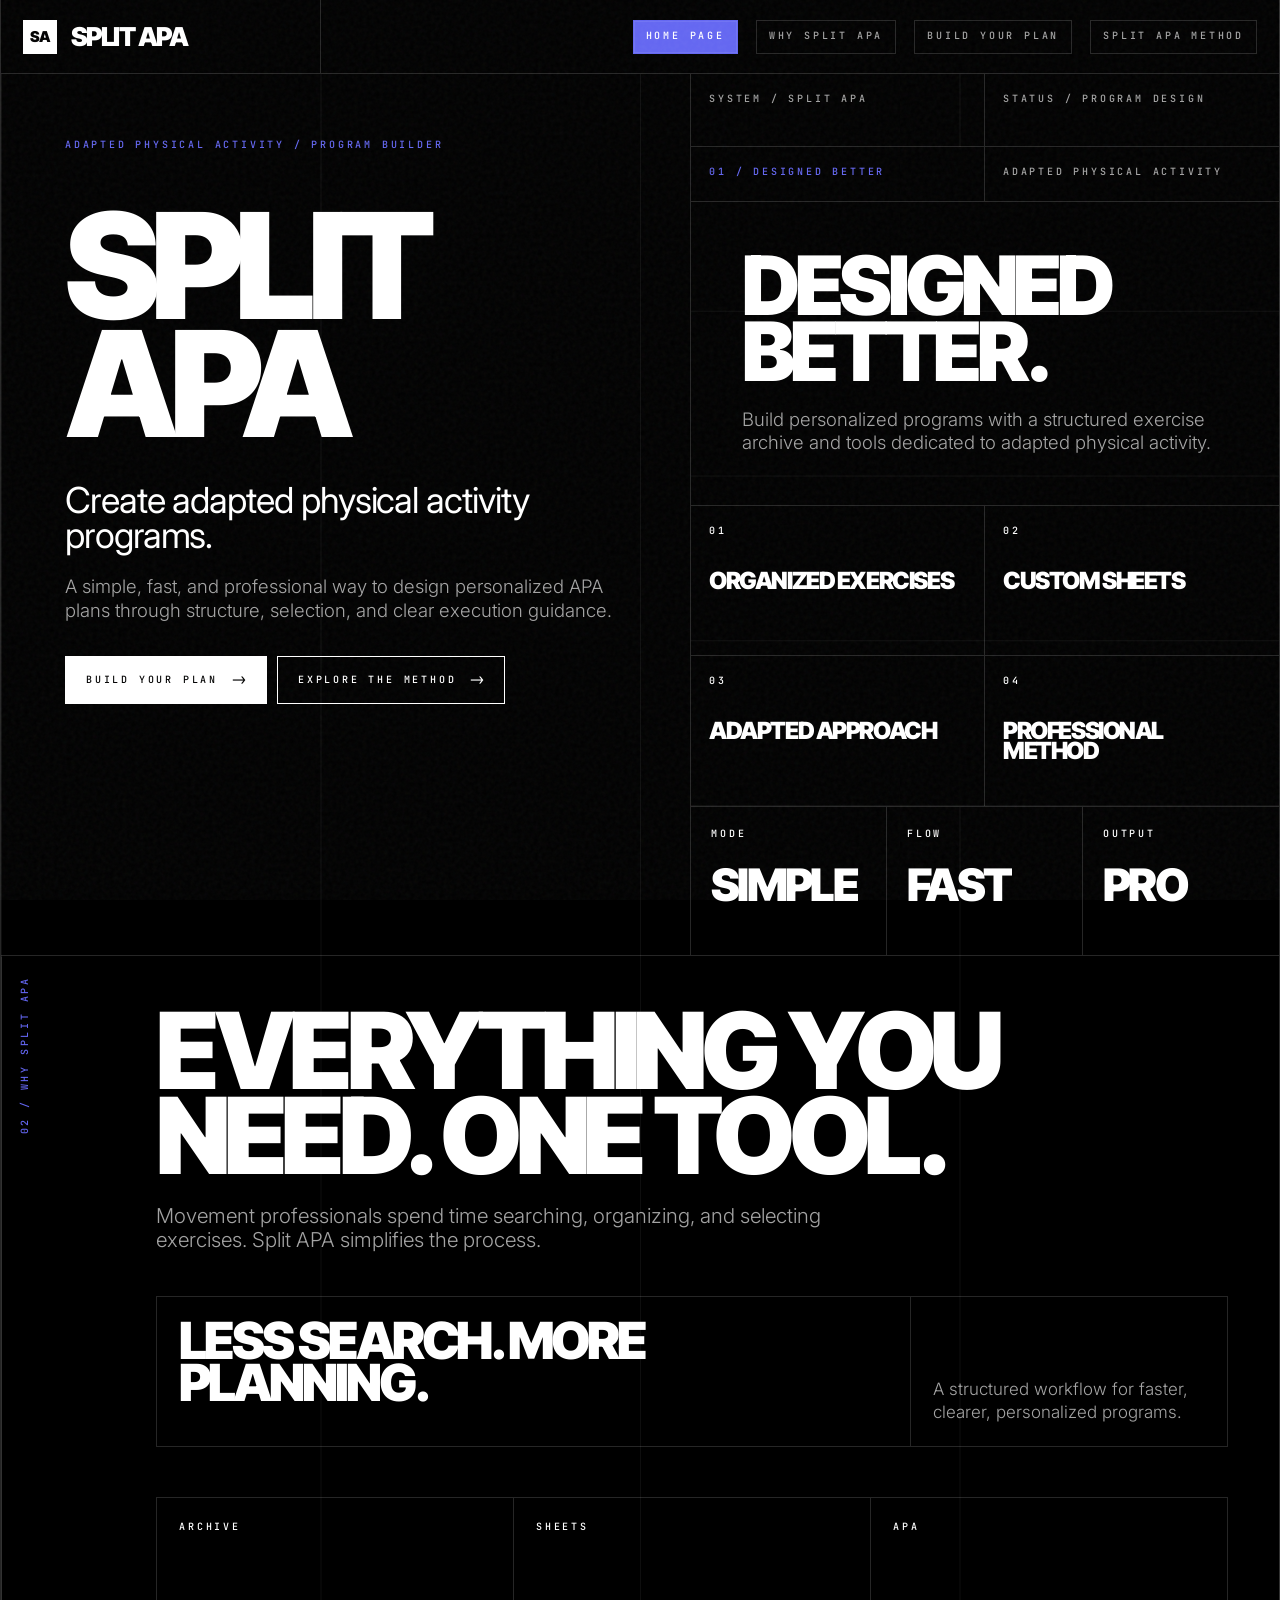
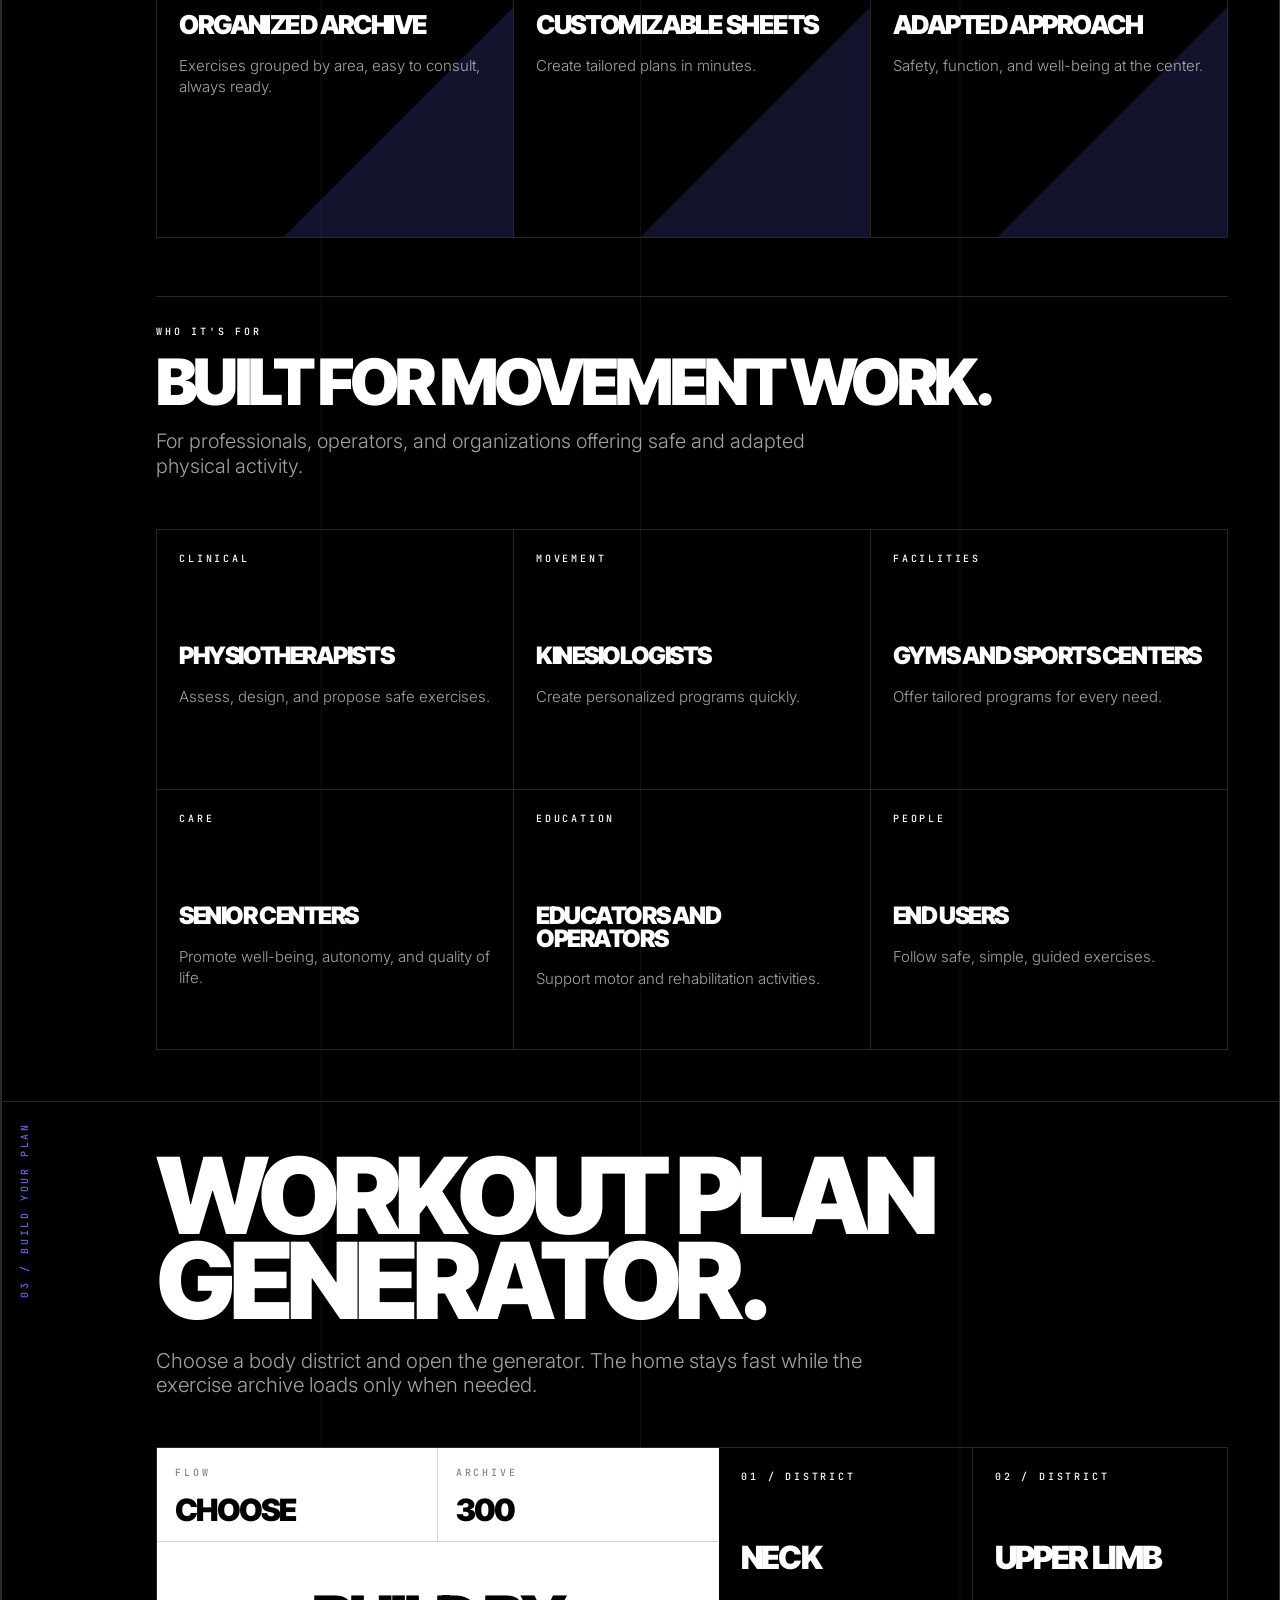
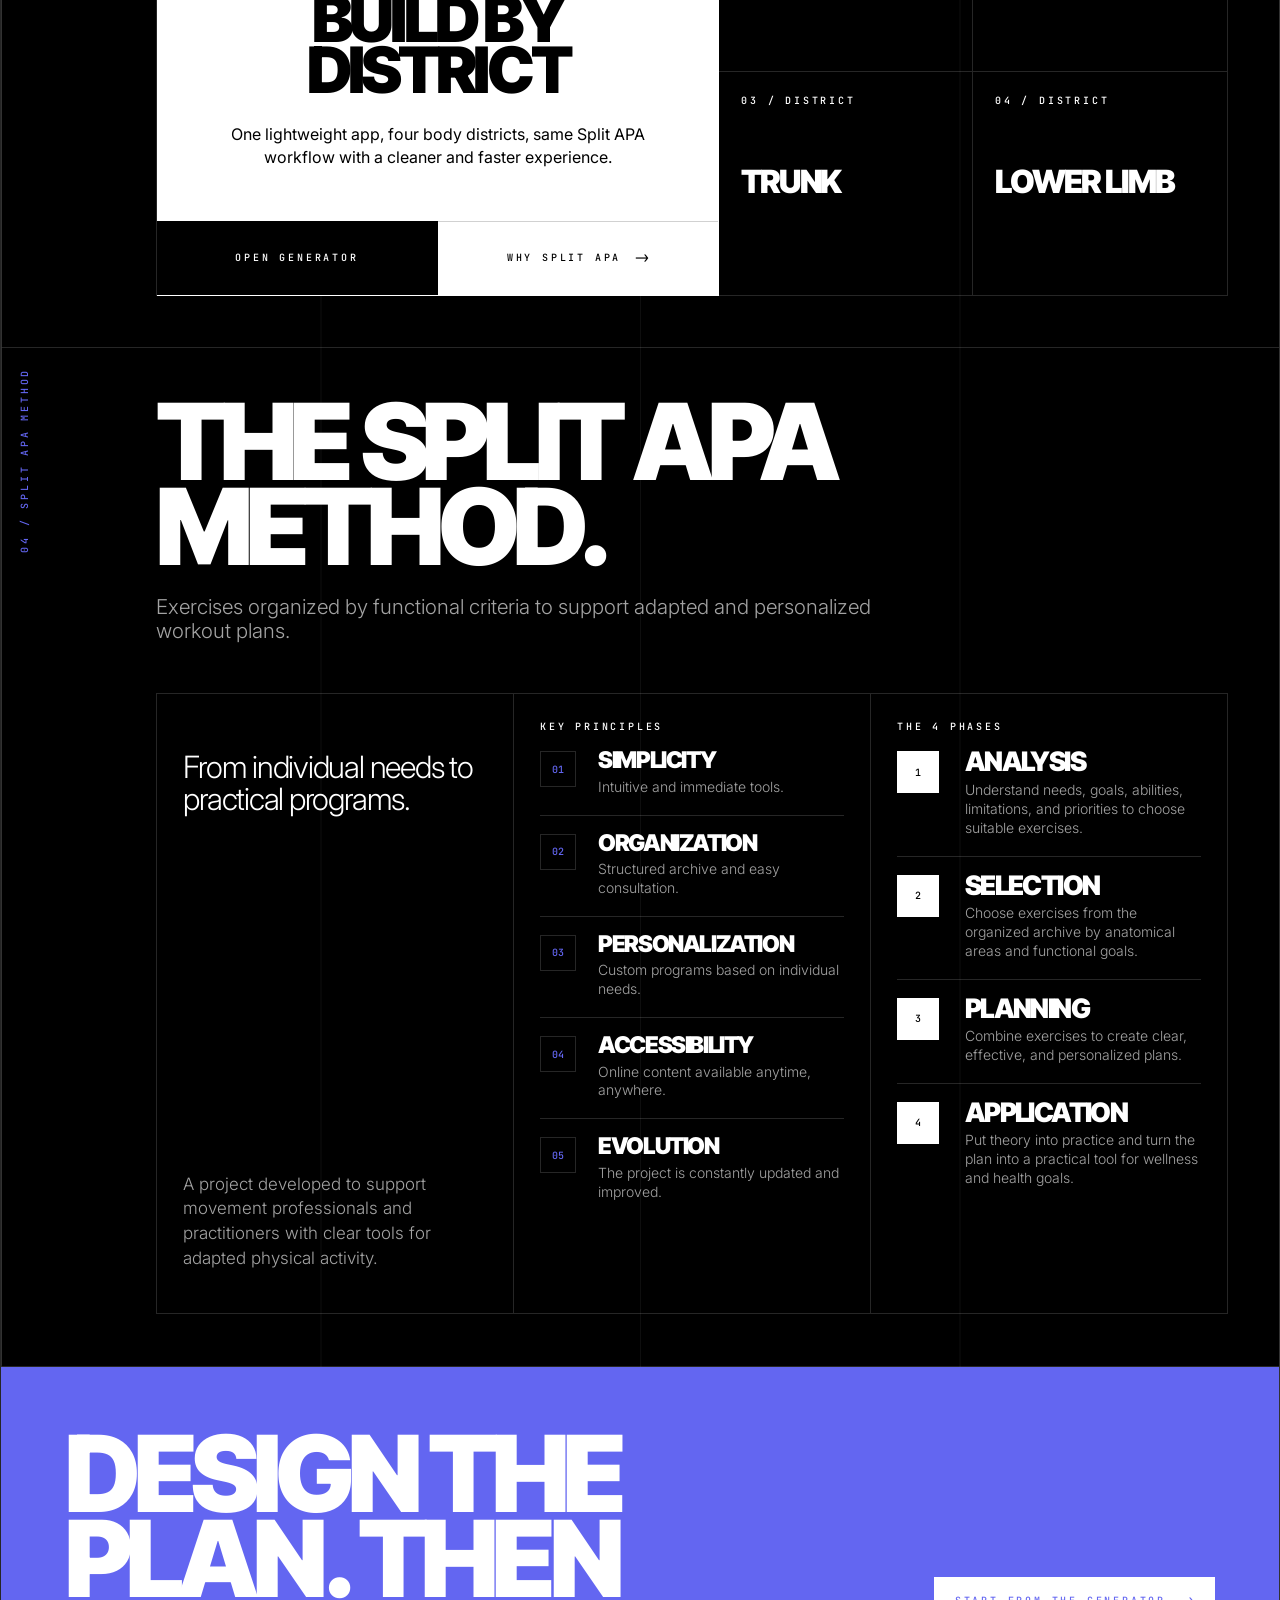
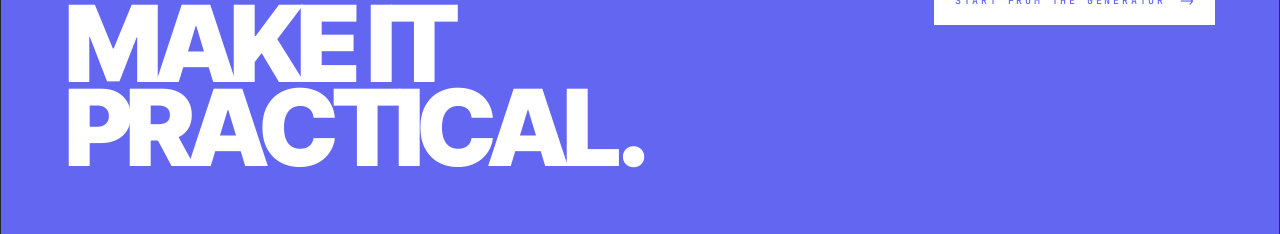
==== index.html @ 533cb853 "Add files via upload" ====
<!doctype html>
<html lang="en">
<head>
  <meta charset="utf-8">
  <meta name="viewport" content="width=device-width, initial-scale=1">
  <title>Split APA</title>
  <style>
    @import url("https://fonts.googleapis.com/css2?family=Inter:wght@300;400;500;900&family=Inter+Tight:wght@900&family=JetBrains+Mono:wght@500&display=swap");

    :root {
      --bg: #000000;
      --fg: #ffffff;
      --accent: #6366f1;
      --hairline: rgba(255, 255, 255, 0.15);
      --muted: rgba(255, 255, 255, 0.64);
      --dim: rgba(255, 255, 255, 0.42);
      --panel: rgba(255, 255, 255, 0.045);
      --accent-soft: rgba(99, 102, 241, 0.18);
      --focus-ring: 0 0 0 3px rgba(99, 102, 241, 0.2);
    }

    * {
      box-sizing: border-box;
    }

    html {
      width: 100%;
      max-width: 100%;
      overflow-x: hidden;
      scroll-behavior: smooth;
      background: var(--bg);
    }

    body {
      margin: 0;
      width: 100%;
      max-width: 100%;
      min-height: 100vh;
      overflow-x: hidden;
      background: var(--bg);
      color: var(--fg);
      font-family: "Inter", system-ui, -apple-system, BlinkMacSystemFont, "Segoe UI", sans-serif;
      font-weight: 300;
    }

    body::before {
      content: "";
      position: fixed;
      inset: 0;
      z-index: 100;
      pointer-events: none;
      opacity: 0.05;
      background-image: url("data:image/svg+xml,%3Csvg viewBox='0 0 256 256' xmlns='http://www.w3.org/2000/svg'%3E%3Cfilter id='noise'%3E%3CfeTurbulence type='fractalNoise' baseFrequency='0.82' numOctaves='4' stitchTiles='stitch'/%3E%3C/filter%3E%3Crect width='256' height='256' filter='url(%23noise)' opacity='1'/%3E%3C/svg%3E");
      mix-blend-mode: screen;
    }

    a,
    button {
      color: inherit;
      font: inherit;
    }

    a {
      text-decoration: none;
    }

    button {
      appearance: none;
      cursor: pointer;
    }

    button,
    a {
      -webkit-tap-highlight-color: transparent;
    }

    button:focus-visible,
    a:focus-visible {
      outline: 0;
    }

    button:active,
    .button:active {
      transform: translateY(1px);
    }

    ::selection {
      background: var(--accent);
      color: var(--fg);
    }

    .page {
      width: min(100%, 1840px);
      max-width: 100%;
      margin: 0 auto;
      overflow: hidden;
      min-height: 100vh;
      border-left: 0.5px solid var(--hairline);
      border-right: 0.5px solid var(--hairline);
      background:
        linear-gradient(90deg, rgba(255, 255, 255, 0.055) 0.5px, transparent 0.5px) 0 0 / 25% 100%,
        var(--bg);
    }

    .mono,
    .nav button,
    .eyebrow,
    .tag,
    .meta,
    .button,
    .section-index,
    .field-label,
    .phase-number,
    .principle-code,
    .small-label {
      font-family: "JetBrains Mono", ui-monospace, "SFMono-Regular", monospace;
      font-size: 10px;
      font-weight: 500;
      letter-spacing: 0.28em;
      text-transform: uppercase;
      overflow-wrap: anywhere;
    }

    .masthead {
      display: grid;
      grid-template-columns: minmax(0, 320px) minmax(0, 1fr);
      min-height: 74px;
      border-bottom: 0.5px solid var(--hairline);
      background: var(--bg);
    }

    section {
      scroll-margin-top: 74px;
    }

    .masthead,
    .brand,
    .nav,
    .hero,
    .hero-copy,
    .hero-visual,
    .section,
    .section-body,
    .generator,
    .generator-panel,
    .generator-map,
    .value-grid,
    .solution-grid,
    .audience-grid,
    .method-grid,
    .method-col,
    .cta {
      min-width: 0;
    }

    .brand,
    .nav {
      display: flex;
      align-items: center;
      padding: 18px 22px;
    }

    .brand {
      gap: 14px;
      border: 0;
      border-right: 0.5px solid var(--hairline);
      background: transparent;
      color: inherit;
      text-align: left;
      transition: background 220ms ease, color 220ms ease;
    }

    .brand-mark {
      display: grid;
      width: 34px;
      height: 34px;
      place-items: center;
      border: 0.5px solid var(--fg);
      background: var(--fg);
      color: var(--bg);
      font-family: "Inter Tight", "Inter", sans-serif;
      font-size: 15px;
      font-weight: 900;
      letter-spacing: -0.06em;
      line-height: 1;
      transition: background 220ms ease, border-color 220ms ease, color 220ms ease;
    }

    .brand-name {
      font-family: "Inter Tight", "Inter", sans-serif;
      font-size: 26px;
      font-weight: 900;
      letter-spacing: -0.06em;
      line-height: 0.82;
      text-transform: uppercase;
      overflow-wrap: anywhere;
    }

    .nav {
      gap: 12px 18px;
      flex-wrap: wrap;
      justify-content: flex-end;
    }

    .nav button {
      display: inline-flex;
      align-items: center;
      min-height: 34px;
      padding: 0 12px;
      border: 0.5px solid var(--hairline);
      border-radius: 0;
      background: transparent;
      color: var(--muted);
      line-height: 1.25;
      text-align: left;
      transition: background 220ms ease, border-color 220ms ease, box-shadow 220ms ease, color 220ms ease, transform 120ms ease;
    }

    .brand:hover,
    .brand:focus-visible {
      background: var(--accent-soft);
    }

    .brand:hover .brand-mark,
    .brand:focus-visible .brand-mark {
      border-color: var(--accent);
      background: var(--accent);
      color: var(--fg);
    }

    .nav button:hover,
    .nav button:focus-visible {
      border-color: var(--accent);
      background: var(--accent-soft);
      color: var(--fg);
      box-shadow: var(--focus-ring);
    }

    .nav button.active {
      border-color: var(--accent);
      background: var(--accent);
      color: var(--fg);
      box-shadow: inset 0 0 0 0.5px rgba(255, 255, 255, 0.16);
    }

    .hero {
      display: grid;
      grid-template-columns: minmax(0, 1.08fr) minmax(0, 0.92fr);
      min-height: calc(100vh - 74px);
      border-bottom: 0.5px solid var(--hairline);
    }

    .hero-copy {
      display: grid;
      align-content: space-between;
      min-height: 100%;
      padding: clamp(30px, 5vw, 72px);
      border-right: 0.5px solid var(--hairline);
    }

    .eyebrow {
      color: var(--accent);
    }

    h1,
    h2,
    h3,
      .display,
      .metric-value,
      .phase-title,
      .principle-title {
      margin: 0;
      font-family: "Inter Tight", "Inter", sans-serif;
      font-weight: 900;
      letter-spacing: -0.06em;
      line-height: 0.8;
      text-transform: uppercase;
      overflow-wrap: normal;
      word-break: normal;
      hyphens: manual;
    }

    h1 {
      max-width: 1000px;
      margin-top: 56px;
      font-size: clamp(68px, 11.5vw, 164px);
    }

    .hero-statement {
      max-width: 780px;
      margin: 40px 0 0;
      font-size: clamp(22px, 2.8vw, 38px);
      font-weight: 400;
      letter-spacing: -0.03em;
      line-height: 0.98;
    }

    .hero-substatement {
      max-width: 640px;
      margin: 22px 0 0;
      color: var(--muted);
      font-size: clamp(16px, 1.45vw, 22px);
      line-height: 1.28;
    }

    .hero-actions {
      display: flex;
      flex-wrap: wrap;
      gap: 10px;
      margin-top: 34px;
    }

    .button {
      display: inline-flex;
      gap: 14px;
      align-items: center;
      justify-content: center;
      max-width: 100%;
      min-height: 48px;
      padding: 0 20px;
      border: 0.5px solid var(--fg);
      border-radius: 0;
      background: transparent;
      color: var(--fg);
      line-height: 1.2;
      text-align: center;
      white-space: normal;
      transition: background 220ms ease, border-color 220ms ease, box-shadow 220ms ease, color 220ms ease, transform 120ms ease;
    }

    .hero-actions [data-scroll-target]::after,
    .panel-actions [data-scroll-target]::after,
    .cta [data-scroll-target]::after {
      content: "->";
      flex: 0 0 auto;
      font-family: "JetBrains Mono", ui-monospace, "SFMono-Regular", monospace;
      font-size: 12px;
      letter-spacing: 0;
      line-height: 1;
      transition: transform 220ms ease;
    }

    .hero-actions [data-scroll-target]:hover::after,
    .hero-actions [data-scroll-target]:focus-visible::after,
    .panel-actions [data-scroll-target]:hover::after,
    .panel-actions [data-scroll-target]:focus-visible::after,
    .cta [data-scroll-target]:hover::after,
    .cta [data-scroll-target]:focus-visible::after {
      transform: translateX(3px);
    }

    .button.primary {
      background: var(--fg);
      color: var(--bg);
    }

    .button:hover,
    .button.primary:hover,
    .button:focus-visible,
    .button.primary:focus-visible {
      border-color: var(--accent);
      background: var(--accent);
      color: var(--fg);
      box-shadow: var(--focus-ring);
    }

    .hero-visual {
      display: grid;
      grid-template-rows: auto 1fr auto;
      min-height: 100%;
    }

    .hero-meta {
      display: grid;
      grid-template-columns: 1fr 1fr;
      border-bottom: 0.5px solid var(--hairline);
    }

    .meta {
      min-height: 72px;
      padding: 18px;
      color: var(--muted);
      border-right: 0.5px solid var(--hairline);
    }

    .meta:last-child {
      border-right: 0;
    }

    .hero-signal {
      display: grid;
      grid-template-rows: auto 1fr auto;
      min-height: 520px;
      border-bottom: 0.5px solid var(--hairline);
      background:
        linear-gradient(90deg, rgba(255, 255, 255, 0.06) 0.5px, transparent 0.5px) 0 0 / 50% 100%,
        linear-gradient(0deg, rgba(255, 255, 255, 0.05) 0.5px, transparent 0.5px) 0 0 / 100% 25%,
        var(--bg);
    }

    .signal-strip {
      display: grid;
      grid-template-columns: 1fr 1fr;
      border-bottom: 0.5px solid var(--hairline);
    }

    .signal-strip span,
    .signal-footer span {
      min-height: 54px;
      padding: 18px;
      color: var(--muted);
      border-right: 0.5px solid var(--hairline);
    }

    .signal-strip span:last-child,
    .signal-footer span:last-child {
      border-right: 0;
    }

    .signal-strip .signal-index {
      color: var(--accent);
    }

    .hero-designed-main {
      display: flex;
      flex-direction: column;
      justify-content: center;
      padding: clamp(28px, 4vw, 54px);
    }

    .hero-designed-title {
      max-width: 680px;
      font-size: clamp(52px, 6.4vw, 100px);
    }

    .hero-designed-copy {
      max-width: 520px;
      margin: 24px 0 0;
      color: var(--muted);
      font-size: clamp(16px, 1.45vw, 21px);
      line-height: 1.24;
    }

    .hero-value-grid {
      display: grid;
      grid-template-columns: repeat(2, minmax(0, 1fr));
      border-top: 0.5px solid var(--hairline);
    }

    .hero-value-card {
      min-height: 150px;
      padding: 18px;
      border-right: 0.5px solid var(--hairline);
      border-bottom: 0.5px solid var(--hairline);
      transition: background 220ms ease, border-color 220ms ease, box-shadow 220ms ease;
    }

    .hero-value-card:nth-child(2n) {
      border-right: 0;
    }

    .hero-value-card:nth-last-child(-n + 2) {
      border-bottom: 0;
    }

    .hero-value-card:hover {
      background: var(--accent-soft);
      box-shadow: inset 3px 0 0 var(--accent);
    }

    .hero-value-title {
      margin-top: 34px;
      font-family: "Inter Tight", "Inter", sans-serif;
      font-size: clamp(21px, 1.85vw, 32px);
      font-weight: 900;
      letter-spacing: -0.06em;
      line-height: 0.84;
      text-transform: uppercase;
      overflow-wrap: anywhere;
    }

    .metrics {
      display: grid;
      grid-template-columns: repeat(3, minmax(0, 1fr));
      min-height: 148px;
    }

    .metric {
      padding: 20px;
      border-right: 0.5px solid var(--hairline);
    }

    .metric:last-child {
      border-right: 0;
    }

    .metric-value {
      margin-top: 28px;
      font-size: clamp(36px, 3.5vw, 64px);
    }

    .metric-value,
    .hero-value-title,
    .field-value,
    .map-title,
    .value-title,
    .solution-title,
    .audience-title,
    .problem-main,
    .mission-text,
    .phase-title,
    .principle-title {
      overflow-wrap: normal;
      word-break: normal;
      hyphens: manual;
    }

    .section {
      display: grid;
      grid-template-columns: clamp(104px, 8vw, 138px) minmax(0, 1fr);
      border-bottom: 0.5px solid var(--hairline);
    }

    .section-index {
      padding: 20px 16px;
      color: var(--accent);
      border-right: 0.5px solid var(--hairline);
      writing-mode: vertical-rl;
      transform: rotate(180deg);
      text-align: right;
    }

    .section-body {
      padding: clamp(30px, 4vw, 64px);
    }

    .section-heading {
      max-width: 1120px;
      font-size: clamp(52px, 8.3vw, 128px);
    }

    .section-lead {
      max-width: 760px;
      margin: 26px 0 0;
      color: var(--muted);
      font-size: clamp(17px, 1.6vw, 24px);
      line-height: 1.18;
    }

    .generator {
      display: grid;
      grid-template-columns: minmax(0, 1.05fr) minmax(0, 0.95fr);
      margin-top: 50px;
      border-top: 0.5px solid var(--hairline);
      border-left: 0.5px solid var(--hairline);
    }

    .generator-panel,
    .generator-map {
      min-height: 420px;
      border-right: 0.5px solid var(--hairline);
      border-bottom: 0.5px solid var(--hairline);
    }

    .generator-panel {
      display: grid;
      grid-template-rows: auto 1fr auto;
      background: var(--fg);
      color: var(--bg);
    }

    .panel-top,
    .panel-actions {
      display: grid;
      grid-template-columns: repeat(2, minmax(0, 1fr));
    }

    .panel-actions.single {
      grid-template-columns: 1fr;
    }

    .field {
      padding: 18px;
      border-right: 0.5px solid rgba(0, 0, 0, 0.18);
      border-bottom: 0.5px solid rgba(0, 0, 0, 0.18);
    }

    .field:last-child {
      border-right: 0;
    }

    .field-label {
      color: rgba(0, 0, 0, 0.48);
    }

    .field-value {
      margin-top: 18px;
      font-family: "Inter Tight", "Inter", sans-serif;
      font-size: clamp(26px, 2.4vw, 44px);
      font-weight: 900;
      letter-spacing: -0.06em;
      line-height: 0.82;
      text-transform: uppercase;
      overflow-wrap: anywhere;
    }

    .panel-main {
      display: flex;
      flex-direction: column;
      justify-content: center;
      padding: clamp(26px, 4vw, 56px);
      text-align: center;
    }

    .panel-main h3 {
      font-size: clamp(40px, 5vw, 76px);
    }

    .panel-main p {
      max-width: 780px;
      margin: 28px auto 0;
      font-size: 16px;
      font-weight: 400;
      line-height: 1.45;
    }

    .panel-actions button,
    .panel-actions .button {
      min-height: 74px;
      padding: 0 24px;
      border: 0;
      border-right: 0.5px solid rgba(0, 0, 0, 0.18);
      border-top: 0.5px solid rgba(0, 0, 0, 0.18);
      border-radius: 0;
      background: var(--bg);
      color: var(--fg);
      transition: background 220ms ease, border-color 220ms ease, box-shadow 220ms ease, color 220ms ease, transform 120ms ease;
    }

    .panel-actions button:last-child,
    .panel-actions .button:last-child {
      background: var(--fg);
      color: var(--bg);
    }

    .panel-actions button:last-child,
    .panel-actions .button:last-child {
      border-right: 0;
    }

    .panel-actions.single button,
    .panel-actions.single .button {
      border-right: 0;
    }

    .panel-actions button:hover,
    .panel-actions .button:hover,
    .panel-actions button:focus-visible,
    .panel-actions .button:focus-visible,
    .panel-actions button:last-child:hover,
    .panel-actions .button:last-child:hover,
    .panel-actions button:last-child:focus-visible,
    .panel-actions .button:last-child:focus-visible {
      background: var(--accent);
      color: var(--fg);
      box-shadow: inset 0 0 0 0.5px var(--accent);
    }

    .generator-map {
      display: grid;
      grid-template-columns: repeat(2, minmax(0, 1fr));
    }

    .map-item {
      display: block;
      width: 100%;
      min-height: 210px;
      padding: 22px;
      border-right: 0.5px solid var(--hairline);
      border-bottom: 0.5px solid var(--hairline);
      background: transparent;
      color: inherit;
      cursor: default;
      text-align: left;
      transition: background 220ms ease, box-shadow 220ms ease, color 220ms ease;
    }

    .map-item:nth-child(2n) {
      border-right: 0;
    }

    .map-item:nth-last-child(-n + 2) {
      border-bottom: 0;
    }

    .map-item:hover {
      background: var(--accent-soft);
      color: var(--fg);
      box-shadow: inset 3px 0 0 var(--accent);
    }

    .map-title {
      margin-top: 62px;
      font-family: "Inter Tight", "Inter", sans-serif;
      font-size: clamp(28px, 2.5vw, 46px);
      font-weight: 900;
      letter-spacing: -0.06em;
      line-height: 0.84;
      text-transform: uppercase;
      overflow-wrap: anywhere;
    }

    .value-grid,
    .solution-grid,
    .audience-grid {
      display: grid;
      margin-top: 50px;
      border-top: 0.5px solid var(--hairline);
      border-left: 0.5px solid var(--hairline);
    }

    .value-grid {
      grid-template-columns: repeat(4, minmax(0, 1fr));
    }

    .solution-grid {
      grid-template-columns: repeat(3, minmax(0, 1fr));
    }

    .audience-grid {
      grid-template-columns: repeat(3, minmax(0, 1fr));
    }

    .audience-block {
      margin-top: 58px;
      padding-top: 28px;
      border-top: 0.5px solid var(--hairline);
    }

    .audience-heading {
      max-width: 880px;
      margin-top: 18px;
      font-size: clamp(40px, 5vw, 80px);
    }

    .audience-lead {
      max-width: 720px;
      margin: 22px 0 0;
      color: var(--muted);
      font-size: clamp(16px, 1.55vw, 22px);
      line-height: 1.25;
    }

    .value-card,
    .solution-card,
    .audience-card {
      min-height: 260px;
      padding: 22px;
      border-right: 0.5px solid var(--hairline);
      border-bottom: 0.5px solid var(--hairline);
      transition: background 220ms ease, box-shadow 220ms ease, color 220ms ease;
    }

    .solution-card {
      min-height: 340px;
      background: linear-gradient(135deg, transparent 0, transparent 67%, rgba(99, 102, 241, 0.18) 67%, rgba(99, 102, 241, 0.18) 100%);
    }

    .value-card:hover,
    .solution-card:hover,
    .audience-card:hover {
      background: var(--accent-soft);
      color: var(--fg);
      box-shadow: inset 3px 0 0 var(--accent);
    }

    .value-card:hover p,
    .solution-card:hover p,
    .audience-card:hover p,
    .value-card:hover .small-label,
    .solution-card:hover .small-label,
    .audience-card:hover .small-label {
      color: var(--muted);
    }

    .value-title,
    .solution-title,
    .audience-title {
      margin-top: 80px;
      font-family: "Inter Tight", "Inter", sans-serif;
      font-size: clamp(26px, 1.9vw, 38px);
      font-weight: 900;
      letter-spacing: -0.06em;
      line-height: 0.92;
      text-transform: uppercase;
      overflow-wrap: anywhere;
    }

    .audience-title {
      font-size: clamp(24px, 1.75vw, 34px);
      line-height: 0.95;
    }

    .value-card p,
    .solution-card p,
    .audience-card p {
      max-width: 330px;
      margin: 18px 0 0;
      color: var(--muted);
      font-size: 15px;
      line-height: 1.42;
      transition: color 220ms ease;
    }

    .problem-line {
      display: grid;
      grid-template-columns: minmax(0, 1fr) minmax(0, 0.42fr);
      margin-top: 44px;
      border-top: 0.5px solid var(--hairline);
      border-left: 0.5px solid var(--hairline);
    }

    .problem-line > * {
      min-height: 150px;
      padding: 22px;
      border-right: 0.5px solid var(--hairline);
      border-bottom: 0.5px solid var(--hairline);
    }

    .problem-main {
      font-family: "Inter Tight", "Inter", sans-serif;
      font-size: clamp(30px, 4vw, 64px);
      font-weight: 900;
      letter-spacing: -0.06em;
      line-height: 0.82;
      text-transform: uppercase;
      overflow-wrap: anywhere;
    }

    .problem-note {
      display: flex;
      align-items: flex-end;
      color: var(--muted);
      font-size: 17px;
      line-height: 1.35;
    }

    .method-grid {
      display: grid;
      grid-template-columns: repeat(3, minmax(0, 1fr));
      gap: 0;
      margin-top: 50px;
      border-top: 0.5px solid var(--hairline);
      border-left: 0.5px solid var(--hairline);
    }

    .method-col {
      min-height: 620px;
      padding: 26px;
      border-right: 0.5px solid var(--hairline);
      border-bottom: 0.5px solid var(--hairline);
    }

    .mission {
      display: flex;
      flex-direction: column;
      justify-content: space-between;
    }

    .mission-text {
      max-width: 470px;
      color: var(--fg);
      font-size: clamp(24px, 2.4vw, 38px);
      line-height: 1.05;
      letter-spacing: -0.04em;
      overflow-wrap: anywhere;
    }

    .mission-note {
      max-width: 460px;
      color: var(--muted);
      font-size: 17px;
      line-height: 1.45;
    }

    .principles {
      display: grid;
      gap: 0;
      padding: 0;
    }

    .principle {
      display: grid;
      grid-template-columns: 42px minmax(0, 1fr);
      gap: 16px;
      padding: 18px 0;
      border-bottom: 0.5px solid var(--hairline);
      transition: background 220ms ease, box-shadow 220ms ease;
    }

    .principle:last-child {
      border-bottom: 0;
    }

    .principle:hover,
    .phase:hover {
      background: var(--accent-soft);
      box-shadow: inset 0 -2px 0 var(--accent);
    }

    .principle-code {
      display: grid;
      width: 36px;
      height: 36px;
      place-items: center;
      border: 0.5px solid var(--hairline);
      color: var(--accent);
      letter-spacing: 0;
      transition: background 220ms ease, border-color 220ms ease, color 220ms ease;
    }

    .principle:hover .principle-code {
      border-color: var(--accent);
      background: var(--accent);
      color: var(--fg);
    }

    .principle-title {
      font-size: clamp(21px, 1.8vw, 30px);
    }

    .principle p,
    .phase p {
      margin: 8px 0 0;
      color: var(--muted);
      font-size: 14px;
      line-height: 1.35;
    }

    .hero-value-title,
    .metric-value,
    .field-value,
    .map-title,
    .value-title,
    .solution-title,
    .audience-title,
    .problem-main,
    .mission-text,
    .phase-title,
    .principle-title {
      overflow-wrap: normal;
      word-break: keep-all;
      hyphens: manual;
    }

    .phases {
      display: grid;
      gap: 0;
    }

    .phase {
      display: grid;
      grid-template-columns: 52px minmax(0, 1fr);
      gap: 16px;
      padding: 18px 0;
      border-bottom: 0.5px solid var(--hairline);
      transition: background 220ms ease, box-shadow 220ms ease;
    }

    .phase:last-child {
      border-bottom: 0;
    }

    .phase-number {
      display: grid;
      width: 42px;
      height: 42px;
      place-items: center;
      border-radius: 0;
      background: var(--fg);
      color: var(--bg);
      letter-spacing: 0;
      transition: background 220ms ease, color 220ms ease;
    }

    .phase:hover .phase-number {
      background: var(--accent);
      color: var(--fg);
    }

    .phase-title {
      font-size: clamp(24px, 2.1vw, 36px);
    }

    .cta {
      display: grid;
      grid-template-columns: minmax(0, 1fr) auto;
      align-items: center;
      gap: 24px;
      padding: clamp(30px, 5vw, 72px);
      background: var(--accent);
      color: var(--fg);
    }

    .cta h2 {
      max-width: 980px;
      font-size: clamp(52px, 8.3vw, 128px);
    }

    .cta .button {
      border-color: var(--fg);
      background: var(--fg);
      color: var(--accent);
    }

    .cta .button:hover,
    .cta .button:focus-visible {
      border-color: var(--bg);
      background: var(--bg);
      color: var(--fg);
      box-shadow: 0 0 0 3px rgba(0, 0, 0, 0.22);
    }

    @media (min-width: 981px) {
      .masthead {
        position: sticky;
        z-index: 50;
        top: 0;
      }
    }

    @media (max-width: 1180px) {
      .method-grid {
        grid-template-columns: 1fr;
      }

      .method-col {
        min-height: auto;
      }
    }

    @media (max-width: 980px) {
      .masthead,
      .hero,
      .section,
      .generator,
      .value-grid,
      .solution-grid,
      .audience-grid,
      .problem-line,
      .method-grid,
      .cta {
        grid-template-columns: 1fr;
      }

      .brand,
      .hero-copy,
      .section-index {
        border-right: 0;
      }

      .brand,
      .section-index {
        border-bottom: 0.5px solid var(--hairline);
      }

      .nav {
        justify-content: center;
        overflow: visible;
      }

      .hero-copy {
        min-height: auto;
      }

      .hero-signal {
        min-height: 380px;
      }

      .section-index {
        writing-mode: horizontal-tb;
        transform: none;
        text-align: left;
      }

      .method-col {
        min-height: auto;
        border-right: 0;
      }

      .value-card,
      .solution-card,
      .audience-card,
      .problem-line > * {
        min-height: 220px;
        border-right: 0;
      }

      .cta .button {
        justify-self: start;
      }
    }

    @media (max-width: 680px) {
      .page {
        background: var(--bg);
      }

      .nav {
        gap: 16px;
      }

      .brand,
      .nav button {
        text-align: center;
      }

      .hero-meta,
      .metrics,
      .hero-value-grid,
      .signal-strip,
      .panel-top,
      .panel-actions,
      .generator-map {
        grid-template-columns: 1fr;
      }

      .meta,
      .metric,
      .hero-value-card,
      .signal-strip span,
      .field,
      .panel-actions button,
      .map-item {
        border-right: 0;
      }

      .map-item:nth-last-child(-n + 2) {
        border-bottom: 0.5px solid var(--hairline);
      }

      .map-item:last-child {
        border-bottom: 0;
      }

      .hero-actions {
        display: grid;
      }

      .button {
        width: 100%;
      }
    }

    @media (prefers-reduced-motion: reduce) {
      html {
        scroll-behavior: auto;
      }

      *,
      *::before,
      *::after {
        transition-duration: 0.01ms !important;
        transition-delay: 0ms !important;
      }
    }
  </style>
</head>
<body>
  <main class="page">
    <header class="masthead">
      <button class="brand" type="button" data-scroll-target="home" aria-label="Split APA home">
        <span class="brand-mark">SA</span>
        <span class="brand-name">Split APA</span>
      </button>
      <nav class="nav" aria-label="Main navigation">
        <button class="active" type="button" data-scroll-target="home" aria-current="page">Home Page</button>
        <button type="button" data-scroll-target="why">Why Split APA</button>
        <button type="button" data-scroll-target="build">Build Your Plan</button>
        <button type="button" data-scroll-target="method">Split APA Method</button>
      </nav>
    </header>

    <section class="hero" id="home">
      <div class="hero-copy">
        <div>
          <div class="eyebrow">Adapted physical activity / Program builder</div>
          <h1>Split APA</h1>
          <p class="hero-statement">Create adapted physical activity programs.</p>
          <p class="hero-substatement">A simple, fast, and professional way to design personalized APA plans through structure, selection, and clear execution guidance.</p>
          <div class="hero-actions">
            <button class="button primary" type="button" data-scroll-target="build">Build your plan</button>
            <button class="button" type="button" data-scroll-target="method">Explore the method</button>
          </div>
        </div>
      </div>

      <aside class="hero-visual" aria-label="Split APA overview">
        <div class="hero-meta">
          <div class="meta">System / Split APA</div>
          <div class="meta">Status / Program design</div>
        </div>
        <div class="hero-signal" aria-labelledby="designed-better-title">
          <div class="signal-strip">
            <span class="small-label signal-index">01 / Designed better</span>
            <span class="small-label">Adapted physical activity</span>
          </div>
          <div class="hero-designed-main">
            <h2 class="hero-designed-title" id="designed-better-title">Designed better.</h2>
            <p class="hero-designed-copy">Build personalized programs with a structured exercise archive and tools dedicated to adapted physical activity.</p>
          </div>
          <div class="hero-value-grid" aria-label="Split APA core benefits">
            <article class="hero-value-card">
              <div class="small-label">01</div>
              <div class="hero-value-title">Organized exercises</div>
            </article>
            <article class="hero-value-card">
              <div class="small-label">02</div>
              <div class="hero-value-title">Custom sheets</div>
            </article>
            <article class="hero-value-card">
              <div class="small-label">03</div>
              <div class="hero-value-title">Adapted approach</div>
            </article>
            <article class="hero-value-card">
              <div class="small-label">04</div>
              <div class="hero-value-title">Professional method</div>
            </article>
          </div>
        </div>
        <div class="metrics" aria-label="Core promise">
          <div class="metric">
            <div class="small-label">Mode</div>
            <div class="metric-value">Simple</div>
          </div>
          <div class="metric">
            <div class="small-label">Flow</div>
            <div class="metric-value">Fast</div>
          </div>
          <div class="metric">
            <div class="small-label">Output</div>
            <div class="metric-value">Pro</div>
          </div>
        </div>
      </aside>
    </section>

    <section class="section" id="why">
      <div class="section-index">02 / Why Split APA</div>
      <div class="section-body">
        <h2 class="section-heading">Everything you need. One tool.</h2>
        <p class="section-lead">Movement professionals spend time searching, organizing, and selecting exercises. Split APA simplifies the process.</p>

        <div class="problem-line" aria-label="Problem and solution">
          <div class="problem-main">Less search. More planning.</div>
          <div class="problem-note">A structured workflow for faster, clearer, personalized programs.</div>
        </div>

        <div class="solution-grid" aria-label="Split APA solution">
          <article class="solution-card">
            <div class="small-label">Archive</div>
            <h3 class="solution-title">Organized archive</h3>
            <p>Exercises grouped by area, easy to consult, always ready.</p>
          </article>
          <article class="solution-card">
            <div class="small-label">Sheets</div>
            <h3 class="solution-title">Customizable sheets</h3>
            <p>Create tailored plans in minutes.</p>
          </article>
          <article class="solution-card">
            <div class="small-label">APA</div>
            <h3 class="solution-title">Adapted approach</h3>
            <p>Safety, function, and well-being at the center.</p>
          </article>
        </div>

        <div class="audience-block">
          <div class="small-label">Who it's for</div>
          <h3 class="audience-heading">Built for movement work.</h3>
          <p class="audience-lead">For professionals, operators, and organizations offering safe and adapted physical activity.</p>
        </div>
        <div class="audience-grid" aria-label="Split APA target users">
          <article class="audience-card">
            <div class="small-label">Clinical</div>
            <h3 class="audience-title">Physiotherapists</h3>
            <p>Assess, design, and propose safe exercises.</p>
          </article>
          <article class="audience-card">
            <div class="small-label">Movement</div>
            <h3 class="audience-title">Kinesiologists</h3>
            <p>Create personalized programs quickly.</p>
          </article>
          <article class="audience-card">
            <div class="small-label">Facilities</div>
            <h3 class="audience-title">Gyms and sports centers</h3>
            <p>Offer tailored programs for every need.</p>
          </article>
          <article class="audience-card">
            <div class="small-label">Care</div>
            <h3 class="audience-title">Senior centers</h3>
            <p>Promote well-being, autonomy, and quality of life.</p>
          </article>
          <article class="audience-card">
            <div class="small-label">Education</div>
            <h3 class="audience-title">Educators and operators</h3>
            <p>Support motor and rehabilitation activities.</p>
          </article>
          <article class="audience-card">
            <div class="small-label">People</div>
            <h3 class="audience-title">End users</h3>
            <p>Follow safe, simple, guided exercises.</p>
          </article>
        </div>
      </div>
    </section>

    <section class="section" id="build">
      <div class="section-index">03 / Build your plan</div>
      <div class="section-body">
        <h2 class="section-heading">Workout plan generator.</h2>
        <p class="section-lead">Choose a body district and open the generator. The home stays fast while the exercise archive loads only when needed.</p>

        <div class="generator">
          <div class="generator-panel" aria-label="Generator launcher">
            <div class="panel-top">
              <div class="field">
                <div class="field-label">Flow</div>
                <div class="field-value">Choose</div>
              </div>
              <div class="field">
                <div class="field-label">Archive</div>
                <div class="field-value">300</div>
              </div>
            </div>
            <div class="panel-main">
              <h3>Build by district</h3>
              <p>One lightweight app, four body districts, same Split APA workflow with a cleaner and faster experience.</p>
            </div>
            <div class="panel-actions">
              <button class="button" type="button" data-generator-url="generator/">Open generator</button>
              <button class="button" type="button" data-scroll-target="why">Why Split APA</button>
            </div>
          </div>

          <div class="generator-map" aria-label="Body district overview">
            <article class="map-item">
              <div class="small-label">01 / District</div>
              <div class="map-title">Neck</div>
            </article>
            <article class="map-item">
              <div class="small-label">02 / District</div>
              <div class="map-title">Upper limb</div>
            </article>
            <article class="map-item">
              <div class="small-label">03 / District</div>
              <div class="map-title">Trunk</div>
            </article>
            <article class="map-item">
              <div class="small-label">04 / District</div>
              <div class="map-title">Lower limb</div>
            </article>
          </div>
        </div>
      </div>
    </section>

    <section class="section" id="method">
      <div class="section-index">04 / Split APA method</div>
      <div class="section-body">
        <h2 class="section-heading">The Split APA method.</h2>
        <p class="section-lead">Exercises organized by functional criteria to support adapted and personalized workout plans.</p>

        <div class="method-grid">
          <div class="method-col mission">
            <p class="mission-text">From individual needs to practical programs.</p>
            <p class="mission-note">A project developed to support movement professionals and practitioners with clear tools for adapted physical activity.</p>
          </div>

          <div class="method-col">
            <div class="small-label">Key principles</div>
            <div class="principles">
              <article class="principle">
                <div class="principle-code">01</div>
                <div>
                  <h3 class="principle-title">Simplicity</h3>
                  <p>Intuitive and immediate tools.</p>
                </div>
              </article>
              <article class="principle">
                <div class="principle-code">02</div>
                <div>
                  <h3 class="principle-title">Organization</h3>
                  <p>Structured archive and easy consultation.</p>
                </div>
              </article>
              <article class="principle">
                <div class="principle-code">03</div>
                <div>
                  <h3 class="principle-title">Personalization</h3>
                  <p>Custom programs based on individual needs.</p>
                </div>
              </article>
              <article class="principle">
                <div class="principle-code">04</div>
                <div>
                  <h3 class="principle-title">Accessibility</h3>
                  <p>Online content available anytime, anywhere.</p>
                </div>
              </article>
              <article class="principle">
                <div class="principle-code">05</div>
                <div>
                  <h3 class="principle-title">Evolution</h3>
                  <p>The project is constantly updated and improved.</p>
                </div>
              </article>
            </div>
          </div>

          <div class="method-col">
            <div class="small-label">The 4 phases</div>
            <div class="phases">
              <article class="phase">
                <div class="phase-number">1</div>
                <div>
                  <h3 class="phase-title">Analysis</h3>
                  <p>Understand needs, goals, abilities, limitations, and priorities to choose suitable exercises.</p>
                </div>
              </article>
              <article class="phase">
                <div class="phase-number">2</div>
                <div>
                  <h3 class="phase-title">Selection</h3>
                  <p>Choose exercises from the organized archive by anatomical areas and functional goals.</p>
                </div>
              </article>
              <article class="phase">
                <div class="phase-number">3</div>
                <div>
                  <h3 class="phase-title">Planning</h3>
                  <p>Combine exercises to create clear, effective, and personalized plans.</p>
                </div>
              </article>
              <article class="phase">
                <div class="phase-number">4</div>
                <div>
                  <h3 class="phase-title">Application</h3>
                  <p>Put theory into practice and turn the plan into a practical tool for wellness and health goals.</p>
                </div>
              </article>
            </div>
          </div>
        </div>
      </div>
    </section>

    <section class="cta" id="prototype">
      <h2>Design the plan. Then make it practical.</h2>
      <button class="button" type="button" data-scroll-target="build">Start from the generator</button>
    </section>
  </main>

  <script>
    (function() {
      var navButtons = Array.prototype.slice.call(document.querySelectorAll(".nav [data-scroll-target]"));

      function setActiveNav(id) {
        navButtons.forEach(function(button) {
          var isActive = button.getAttribute("data-scroll-target") === id;
          button.classList.toggle("active", isActive);
          if (isActive) {
            button.setAttribute("aria-current", "page");
          } else {
            button.removeAttribute("aria-current");
          }
        });
      }

      function scrollToSection(id) {
        var target = document.getElementById(id);
        if (!target) return;
        target.scrollIntoView({ behavior: "smooth", block: "start" });
      }

      document.querySelectorAll("[data-scroll-target]").forEach(function(button) {
        button.addEventListener("click", function(event) {
          event.preventDefault();
          var targetId = button.getAttribute("data-scroll-target");
          if (button.closest(".nav")) setActiveNav(targetId);
          scrollToSection(targetId);
        });
      });

      document.querySelectorAll("[data-generator-url]").forEach(function(button) {
        button.addEventListener("click", function(event) {
          event.preventDefault();
          window.location.href = button.getAttribute("data-generator-url");
        });
      });

      if ("IntersectionObserver" in window) {
        var observer = new IntersectionObserver(function(entries) {
          entries.forEach(function(entry) {
            if (entry.isIntersecting) setActiveNav(entry.target.id);
          });
        }, {
          rootMargin: "-30% 0px -60% 0px",
          threshold: 0
        });

        navButtons.forEach(function(button) {
          var section = document.getElementById(button.getAttribute("data-scroll-target"));
          if (section) observer.observe(section);
        });
      }
    })();
  </script>

</body>
</html>
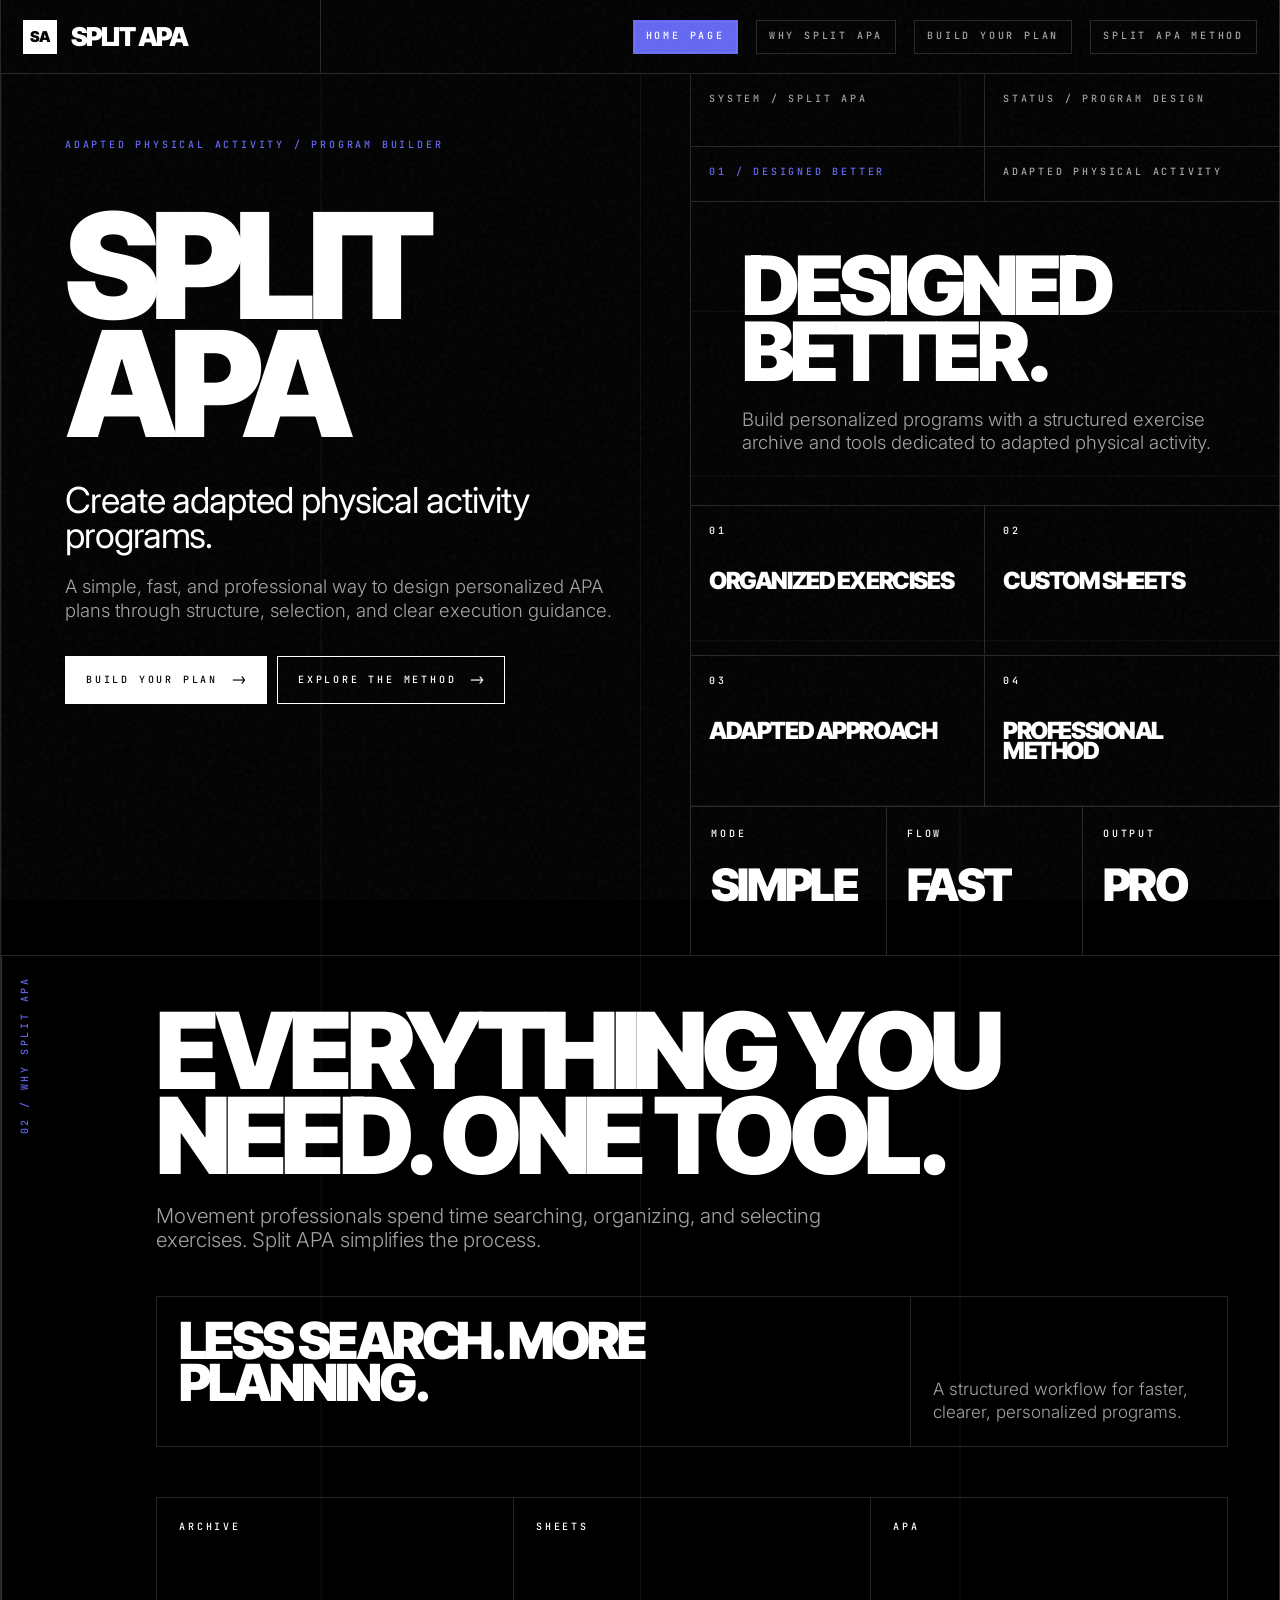
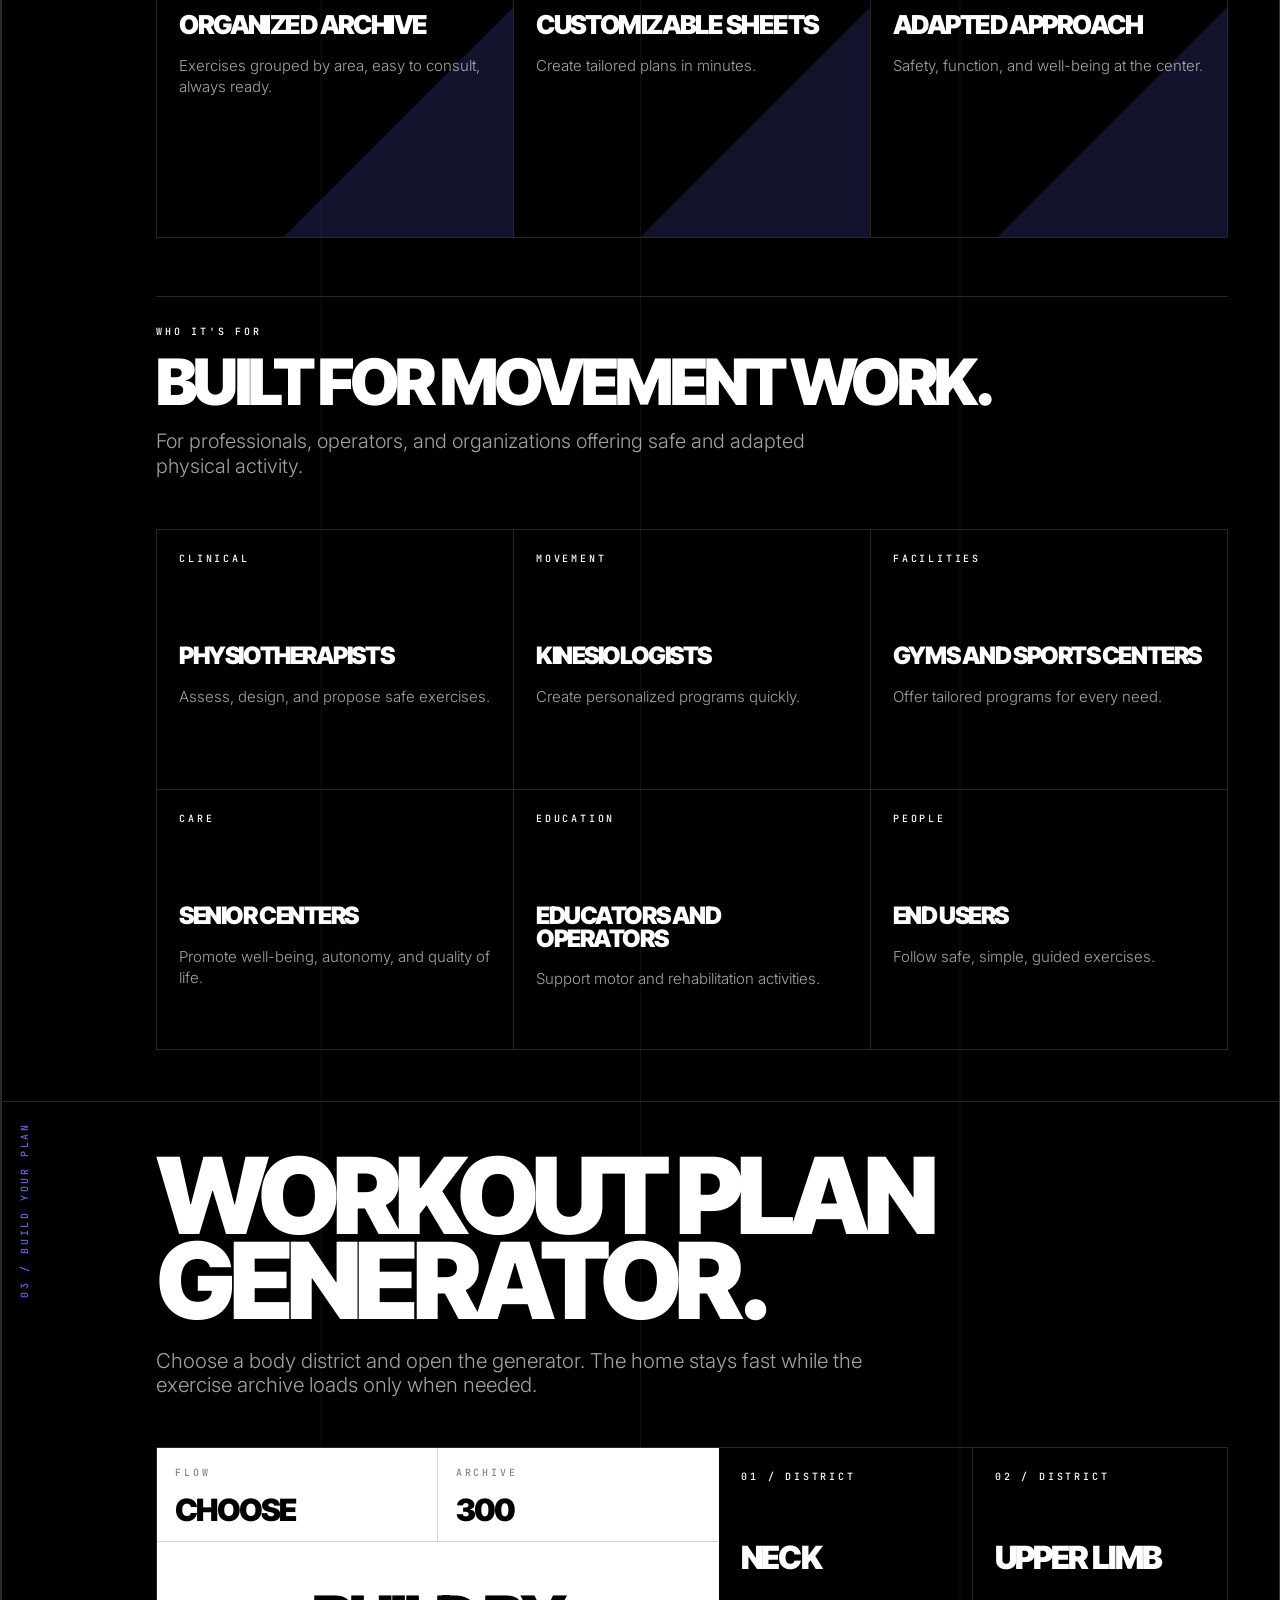
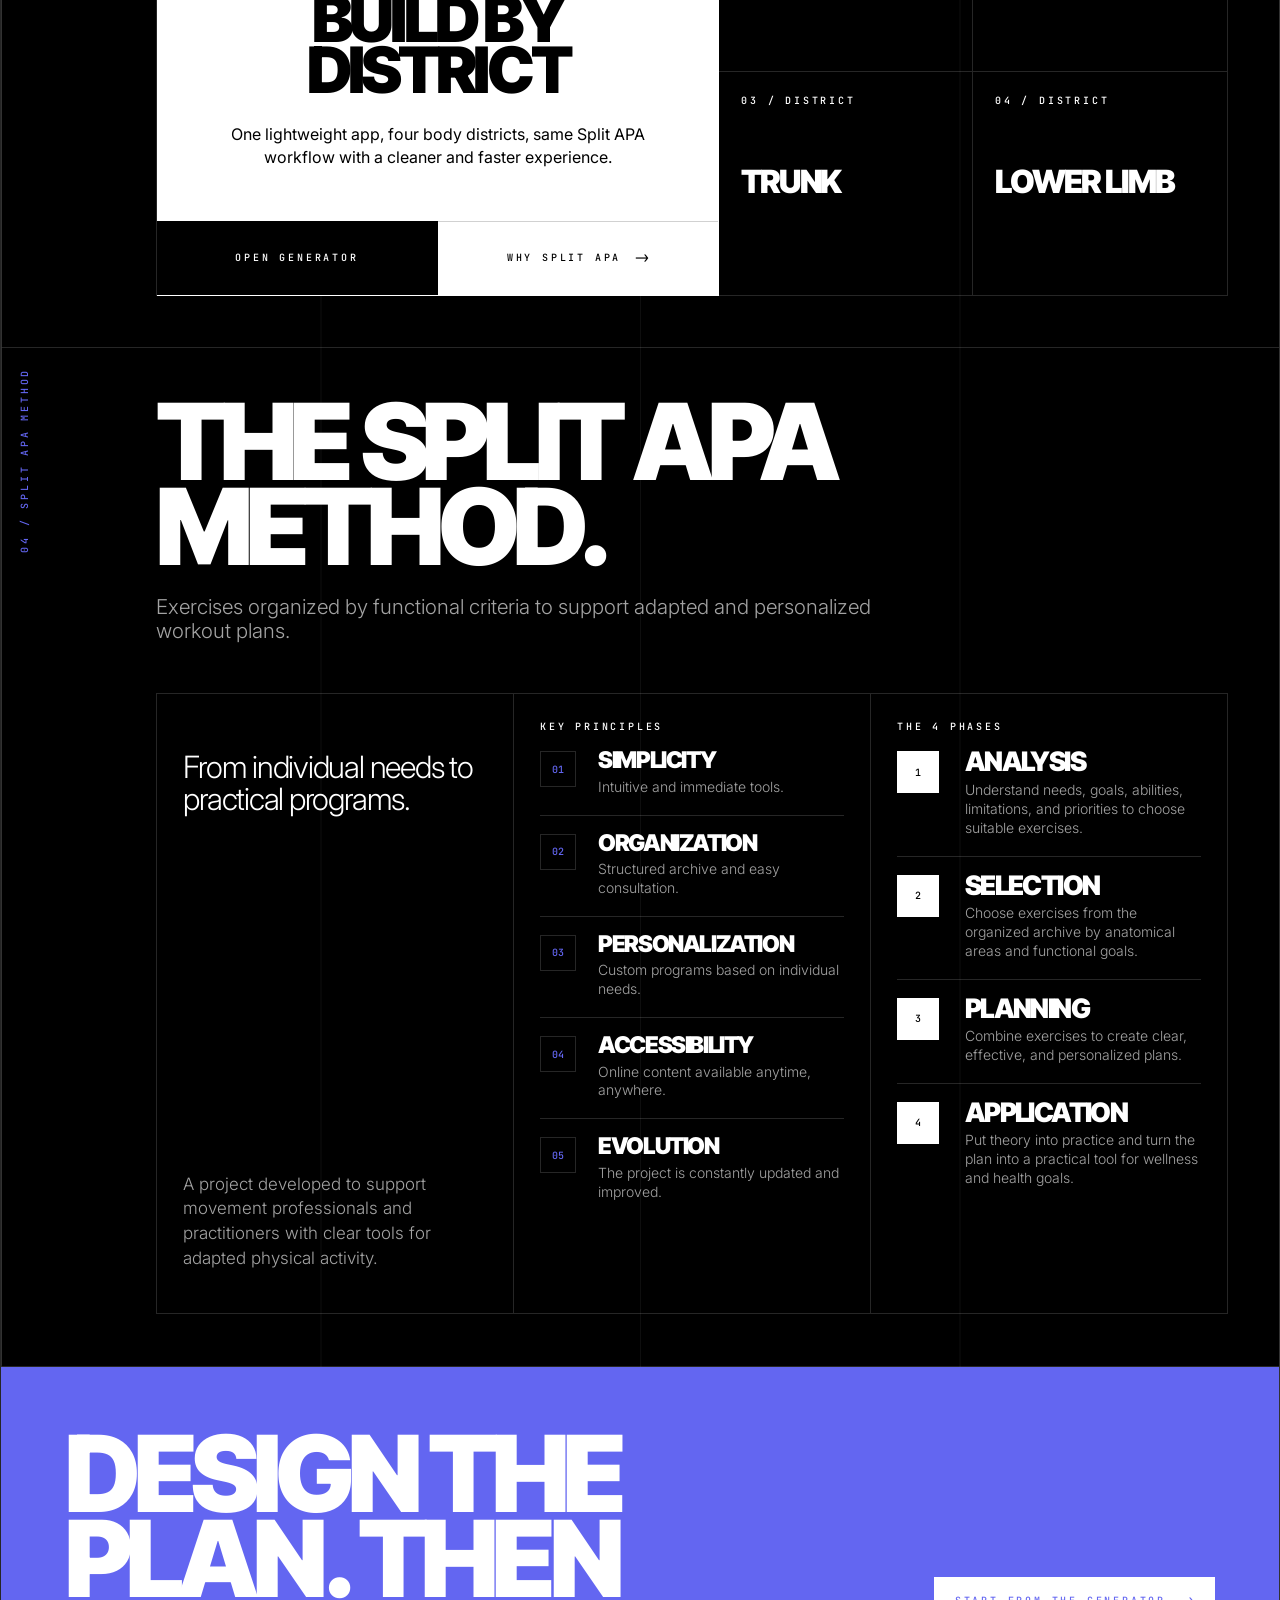
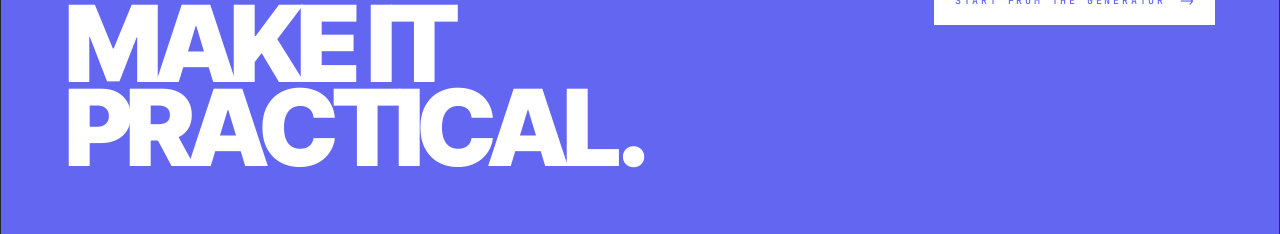
==== commit 9ce1f6c1: "Add files via upload" ====
--- a/index.html
+++ b/index.html
@@ -26,7 +26,7 @@
     html {
       width: 100%;
       max-width: 100%;
-      overflow-x: hidden;
+      overflow-x: clip;
       scroll-behavior: smooth;
       background: var(--bg);
     }
@@ -36,7 +36,7 @@
       width: 100%;
       max-width: 100%;
       min-height: 100vh;
-      overflow-x: hidden;
+      overflow-x: clip;
       background: var(--bg);
       color: var(--fg);
       font-family: "Inter", system-ui, -apple-system, BlinkMacSystemFont, "Segoe UI", sans-serif;
@@ -93,7 +93,7 @@
       width: min(100%, 1840px);
       max-width: 100%;
       margin: 0 auto;
-      overflow: hidden;
+      overflow: visible;
       min-height: 100vh;
       border-left: 0.5px solid var(--hairline);
       border-right: 0.5px solid var(--hairline);
@@ -127,6 +127,22 @@
       min-height: 74px;
       border-bottom: 0.5px solid var(--hairline);
       background: var(--bg);
+    }
+
+    .smart-header {
+      position: sticky;
+      z-index: 90;
+      top: 0;
+      will-change: transform;
+      transition: transform 260ms ease, box-shadow 260ms ease;
+    }
+
+    .smart-header.is-hidden {
+      transform: translateY(calc(-100% - 1px));
+    }
+
+    .smart-header:not(.is-hidden) {
+      box-shadow: 0 10px 30px rgba(0, 0, 0, 0.18);
     }
 
     section {
@@ -1021,14 +1037,6 @@
       box-shadow: 0 0 0 3px rgba(0, 0, 0, 0.22);
     }
 
-    @media (min-width: 981px) {
-      .masthead {
-        position: sticky;
-        z-index: 50;
-        top: 0;
-      }
-    }
-
     @media (max-width: 1180px) {
       .method-grid {
         grid-template-columns: 1fr;
@@ -1102,12 +1110,35 @@
     }
 
     @media (max-width: 680px) {
-      .page {
-        background: var(--bg);
-      }
-
+      .page {
+        background: var(--bg);
+      }
+
+      section {
+        scroll-margin-top: 156px;
+      }
+
+      .brand {
+        min-height: 60px;
+        padding: 12px 16px;
+      }
+
       .nav {
-        gap: 16px;
+        display: grid;
+        grid-template-columns: repeat(2, minmax(0, 1fr));
+        gap: 8px;
+        padding: 10px 12px;
+        justify-content: stretch;
+      }
+
+      .nav button {
+        width: 100%;
+        min-height: 34px;
+        justify-content: center;
+        padding: 0 6px;
+        font-size: 8px;
+        letter-spacing: 0.18em;
+        white-space: nowrap;
       }
 
       .brand,
@@ -1168,7 +1199,7 @@
 </head>
 <body>
   <main class="page">
-    <header class="masthead">
+    <header class="masthead smart-header" data-smart-header>
       <button class="brand" type="button" data-scroll-target="home" aria-label="Split APA home">
         <span class="brand-mark">SA</span>
         <span class="brand-name">Split APA</span>
@@ -1463,6 +1494,38 @@
   <script>
     (function() {
       var navButtons = Array.prototype.slice.call(document.querySelectorAll(".nav [data-scroll-target]"));
+      var smartHeaders = Array.prototype.slice.call(document.querySelectorAll("[data-smart-header]"));
+      var lastScrollY = window.scrollY;
+      var headerTicking = false;
+
+      function updateSmartHeaders() {
+        var currentScrollY = Math.max(0, window.scrollY);
+        var delta = currentScrollY - lastScrollY;
+
+        smartHeaders.forEach(function(header) {
+          if (currentScrollY <= 12 || delta < -4) {
+            header.classList.remove("is-hidden");
+          } else if (delta > 4) {
+            header.classList.add("is-hidden");
+          }
+        });
+
+        lastScrollY = currentScrollY;
+        headerTicking = false;
+      }
+
+      window.addEventListener("scroll", function() {
+        if (headerTicking) return;
+        headerTicking = true;
+        window.requestAnimationFrame(updateSmartHeaders);
+      }, { passive: true });
+
+      window.addEventListener("resize", function() {
+        smartHeaders.forEach(function(header) {
+          header.classList.remove("is-hidden");
+        });
+        lastScrollY = Math.max(0, window.scrollY);
+      });
 
       function setActiveNav(id) {
         navButtons.forEach(function(button) {
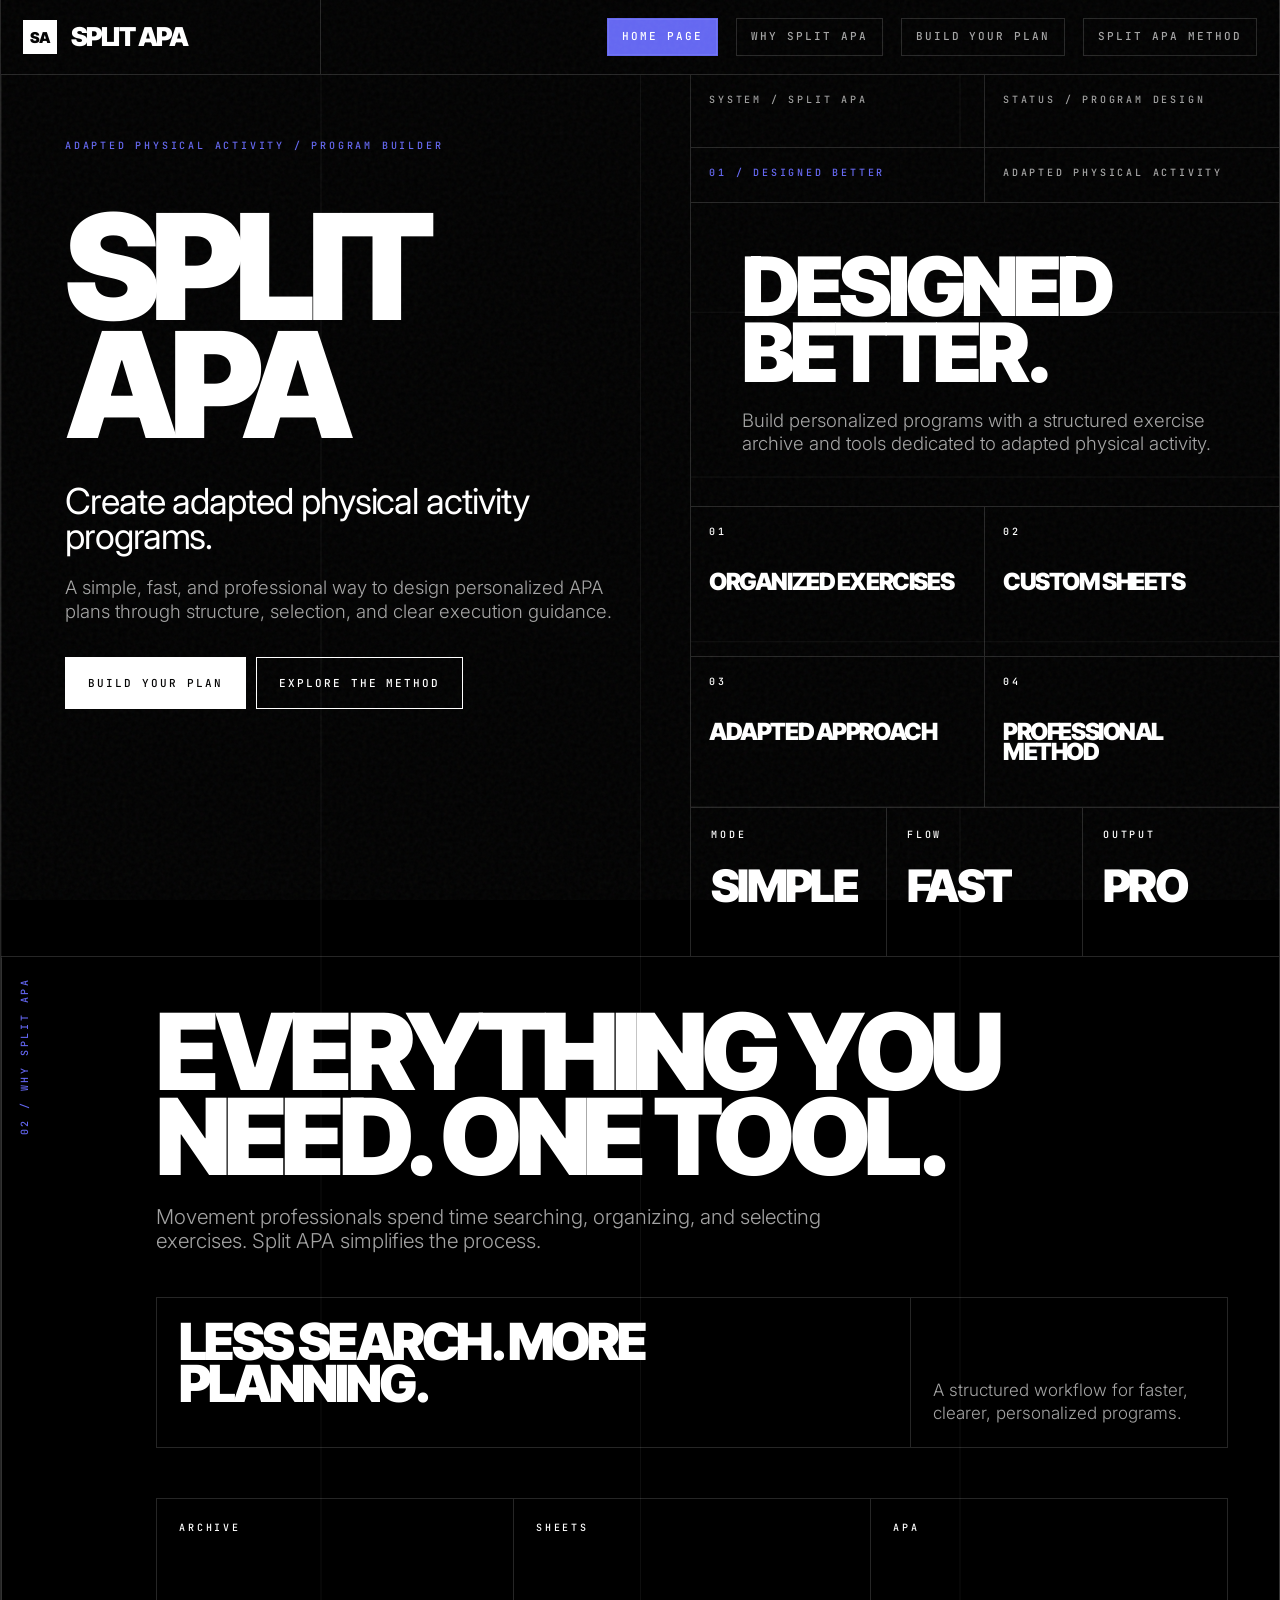
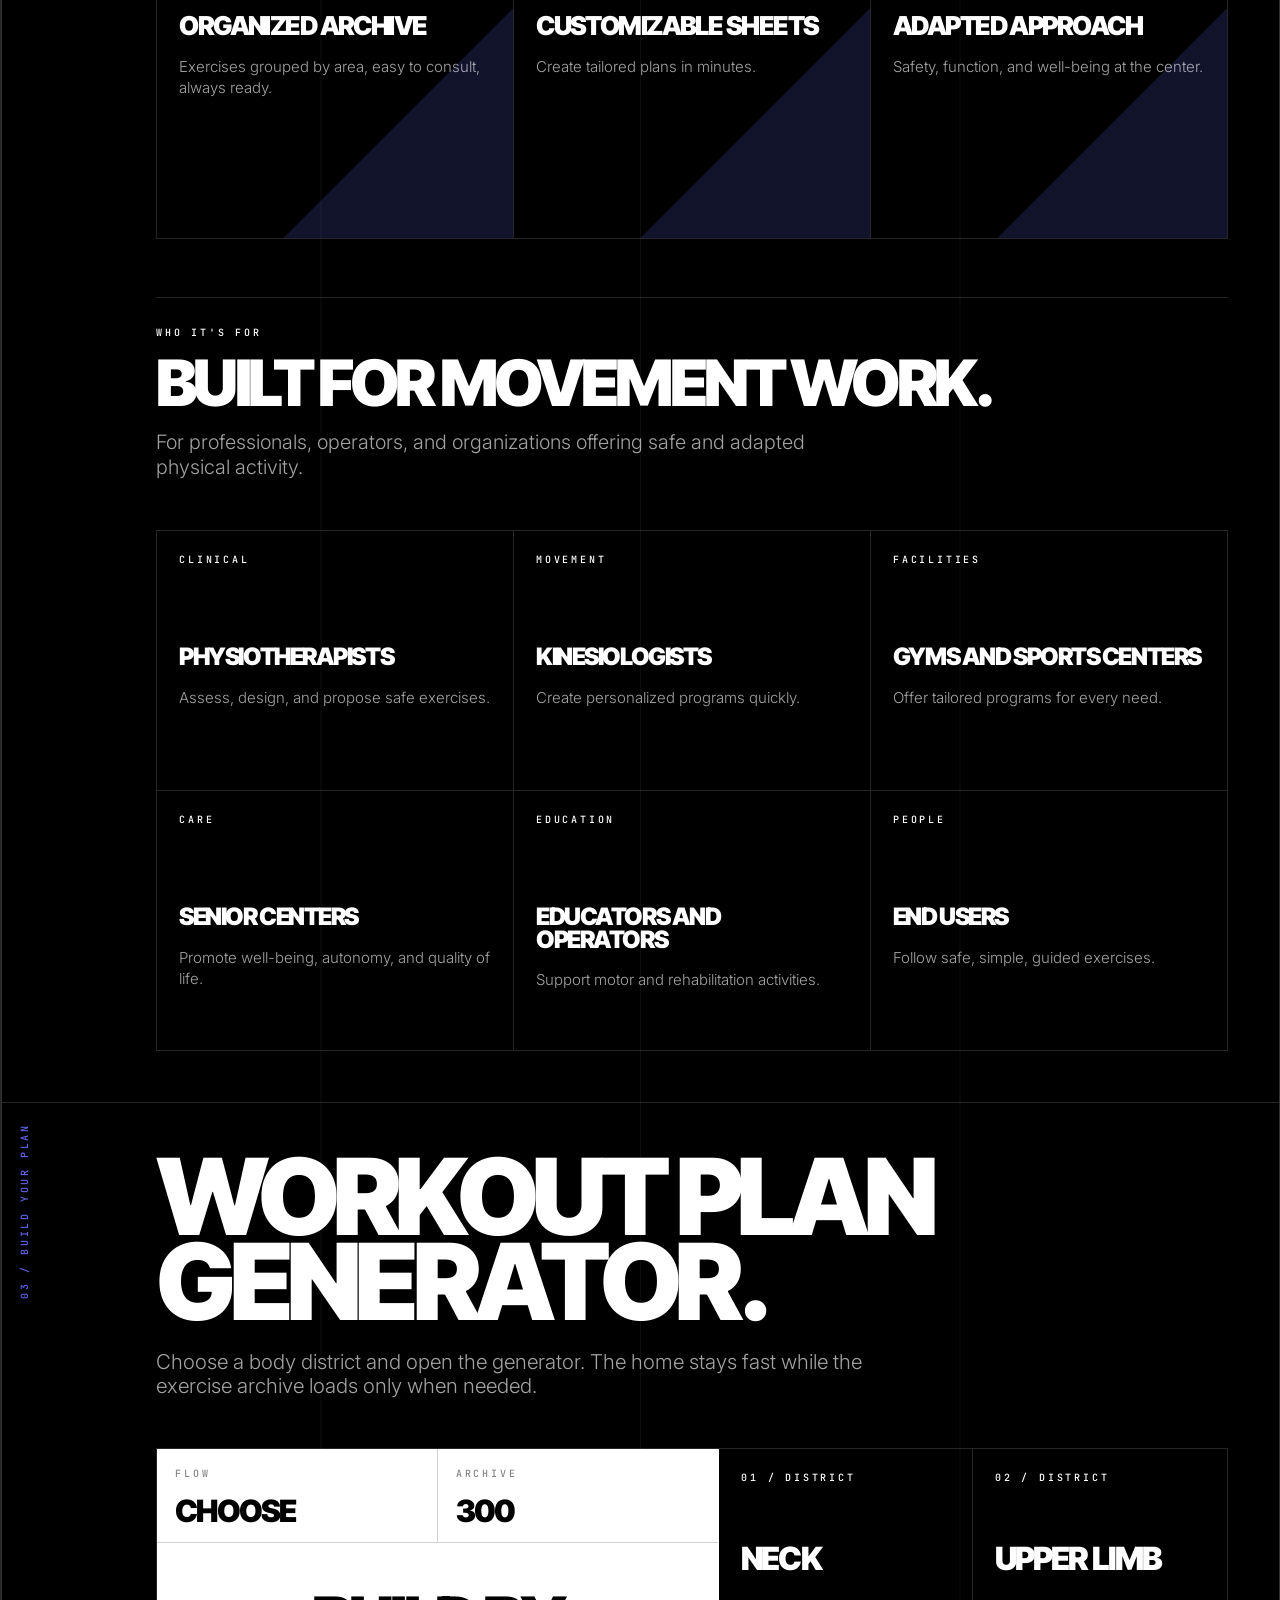
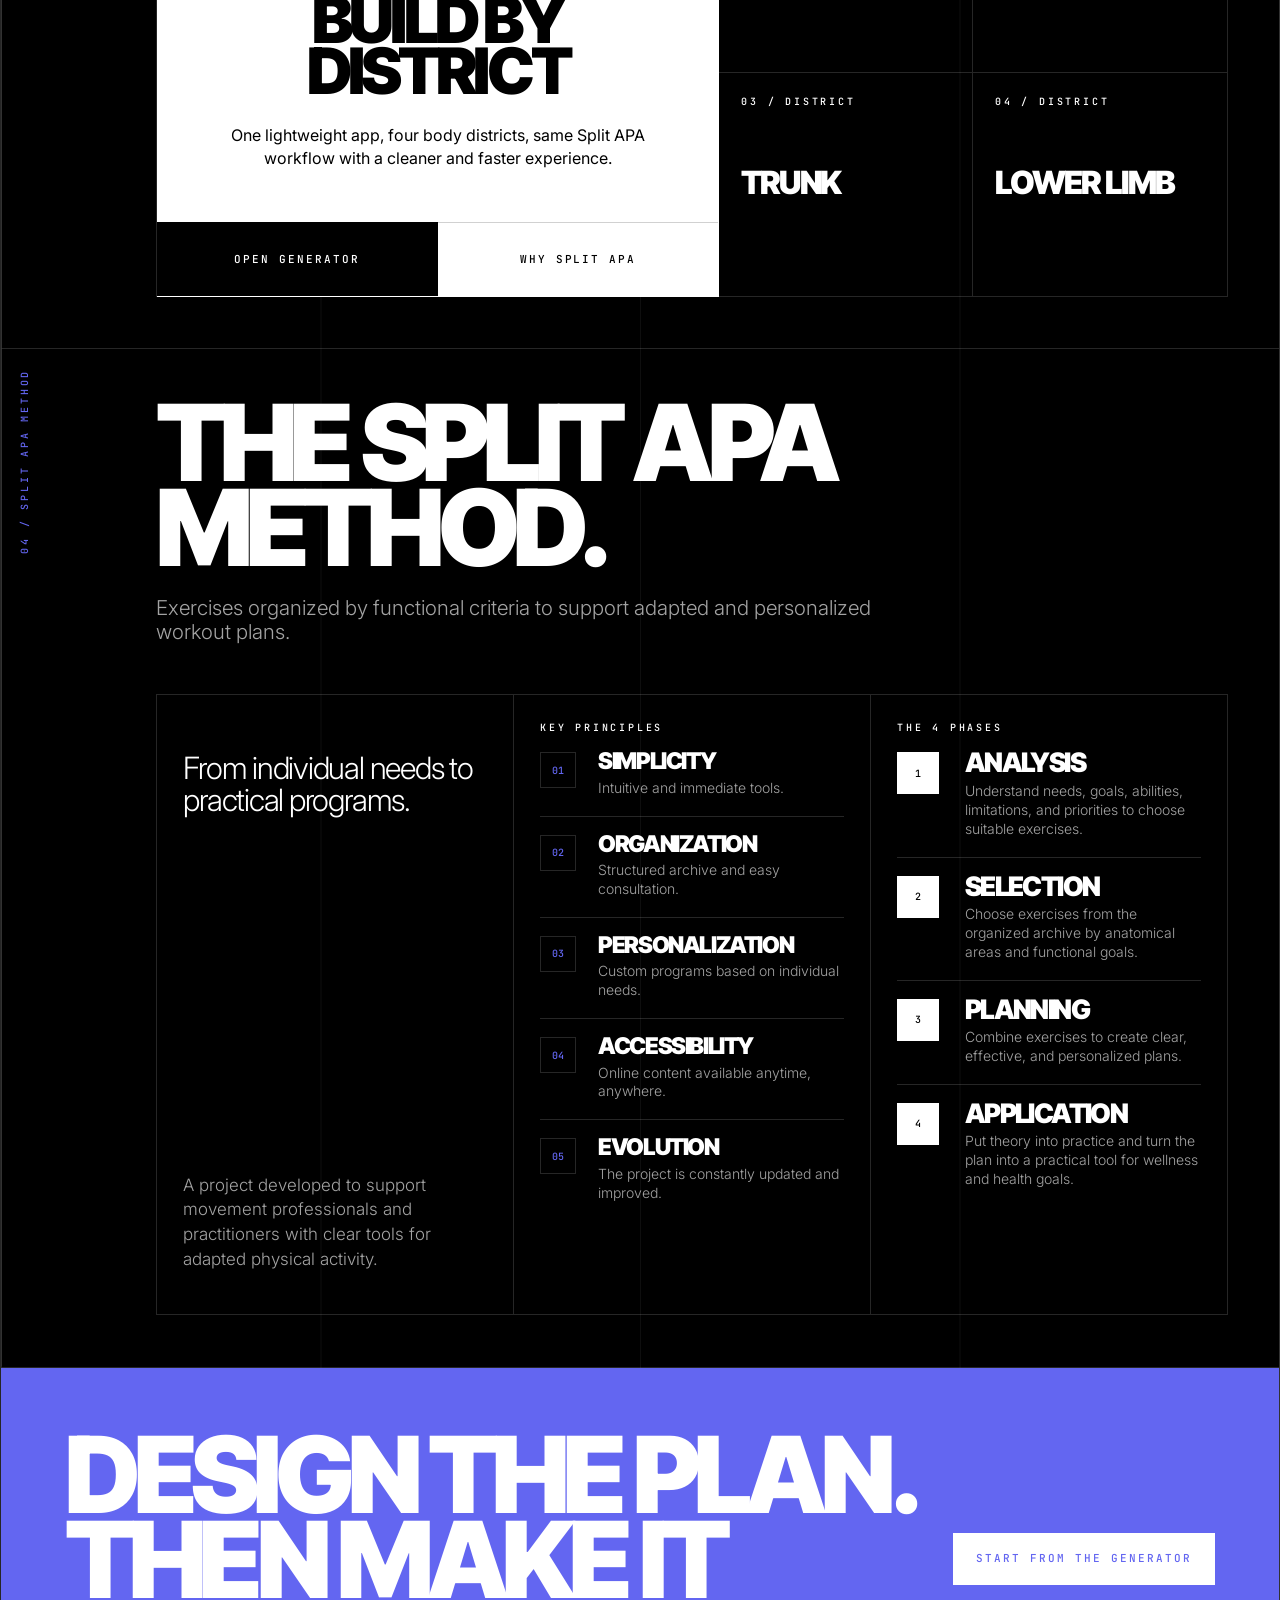
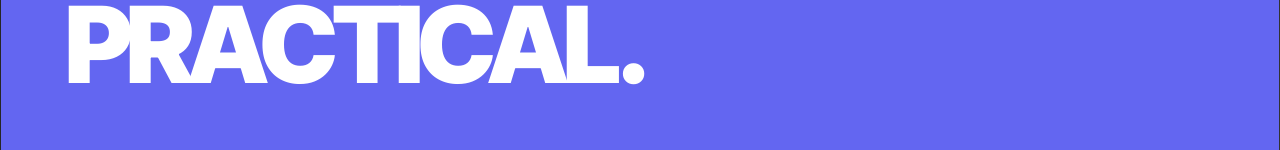
==== commit 408f991e: "Add files via upload" ====
--- a/index.html
+++ b/index.html
@@ -221,12 +221,14 @@
     .nav button {
       display: inline-flex;
       align-items: center;
-      min-height: 34px;
-      padding: 0 12px;
+      min-height: 38px;
+      padding: 0 14px;
       border: 0.5px solid var(--hairline);
       border-radius: 0;
       background: transparent;
       color: var(--muted);
+      font-size: 11px;
+      letter-spacing: 0.18em;
       line-height: 1.25;
       text-align: left;
       transition: background 220ms ease, border-color 220ms ease, box-shadow 220ms ease, color 220ms ease, transform 120ms ease;
@@ -328,41 +330,21 @@
 
     .button {
       display: inline-flex;
-      gap: 14px;
       align-items: center;
       justify-content: center;
       max-width: 100%;
-      min-height: 48px;
-      padding: 0 20px;
+      min-height: 52px;
+      padding: 0 22px;
       border: 0.5px solid var(--fg);
       border-radius: 0;
       background: transparent;
       color: var(--fg);
+      font-size: 11px;
+      letter-spacing: 0.18em;
       line-height: 1.2;
       text-align: center;
       white-space: normal;
       transition: background 220ms ease, border-color 220ms ease, box-shadow 220ms ease, color 220ms ease, transform 120ms ease;
-    }
-
-    .hero-actions [data-scroll-target]::after,
-    .panel-actions [data-scroll-target]::after,
-    .cta [data-scroll-target]::after {
-      content: "->";
-      flex: 0 0 auto;
-      font-family: "JetBrains Mono", ui-monospace, "SFMono-Regular", monospace;
-      font-size: 12px;
-      letter-spacing: 0;
-      line-height: 1;
-      transition: transform 220ms ease;
-    }
-
-    .hero-actions [data-scroll-target]:hover::after,
-    .hero-actions [data-scroll-target]:focus-visible::after,
-    .panel-actions [data-scroll-target]:hover::after,
-    .panel-actions [data-scroll-target]:focus-visible::after,
-    .cta [data-scroll-target]:hover::after,
-    .cta [data-scroll-target]:focus-visible::after {
-      transform: translateX(3px);
     }
 
     .button.primary {
@@ -1115,7 +1097,7 @@
       }
 
       section {
-        scroll-margin-top: 156px;
+        scroll-margin-top: 162px;
       }
 
       .brand {
@@ -1133,11 +1115,11 @@
 
       .nav button {
         width: 100%;
-        min-height: 34px;
+        min-height: 36px;
         justify-content: center;
         padding: 0 6px;
-        font-size: 8px;
-        letter-spacing: 0.18em;
+        font-size: 10px;
+        letter-spacing: 0.14em;
         white-space: nowrap;
       }
 
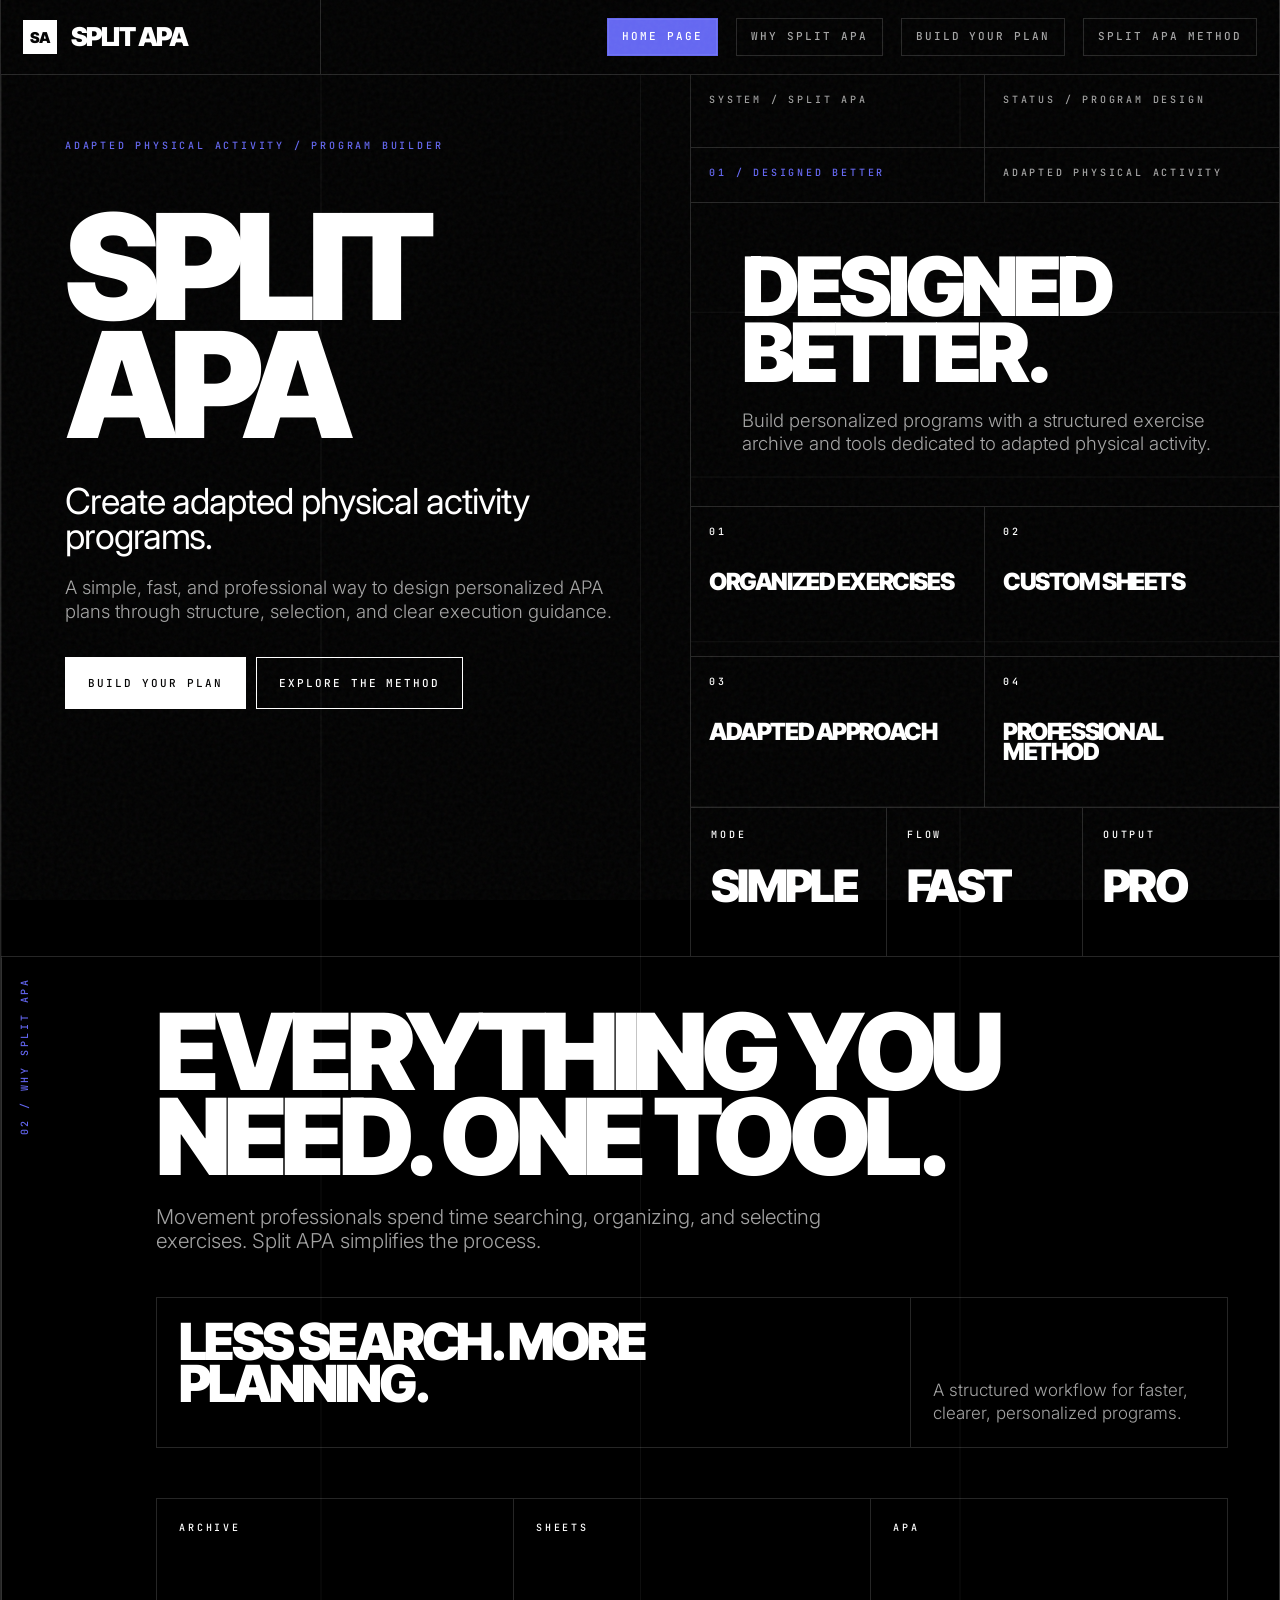
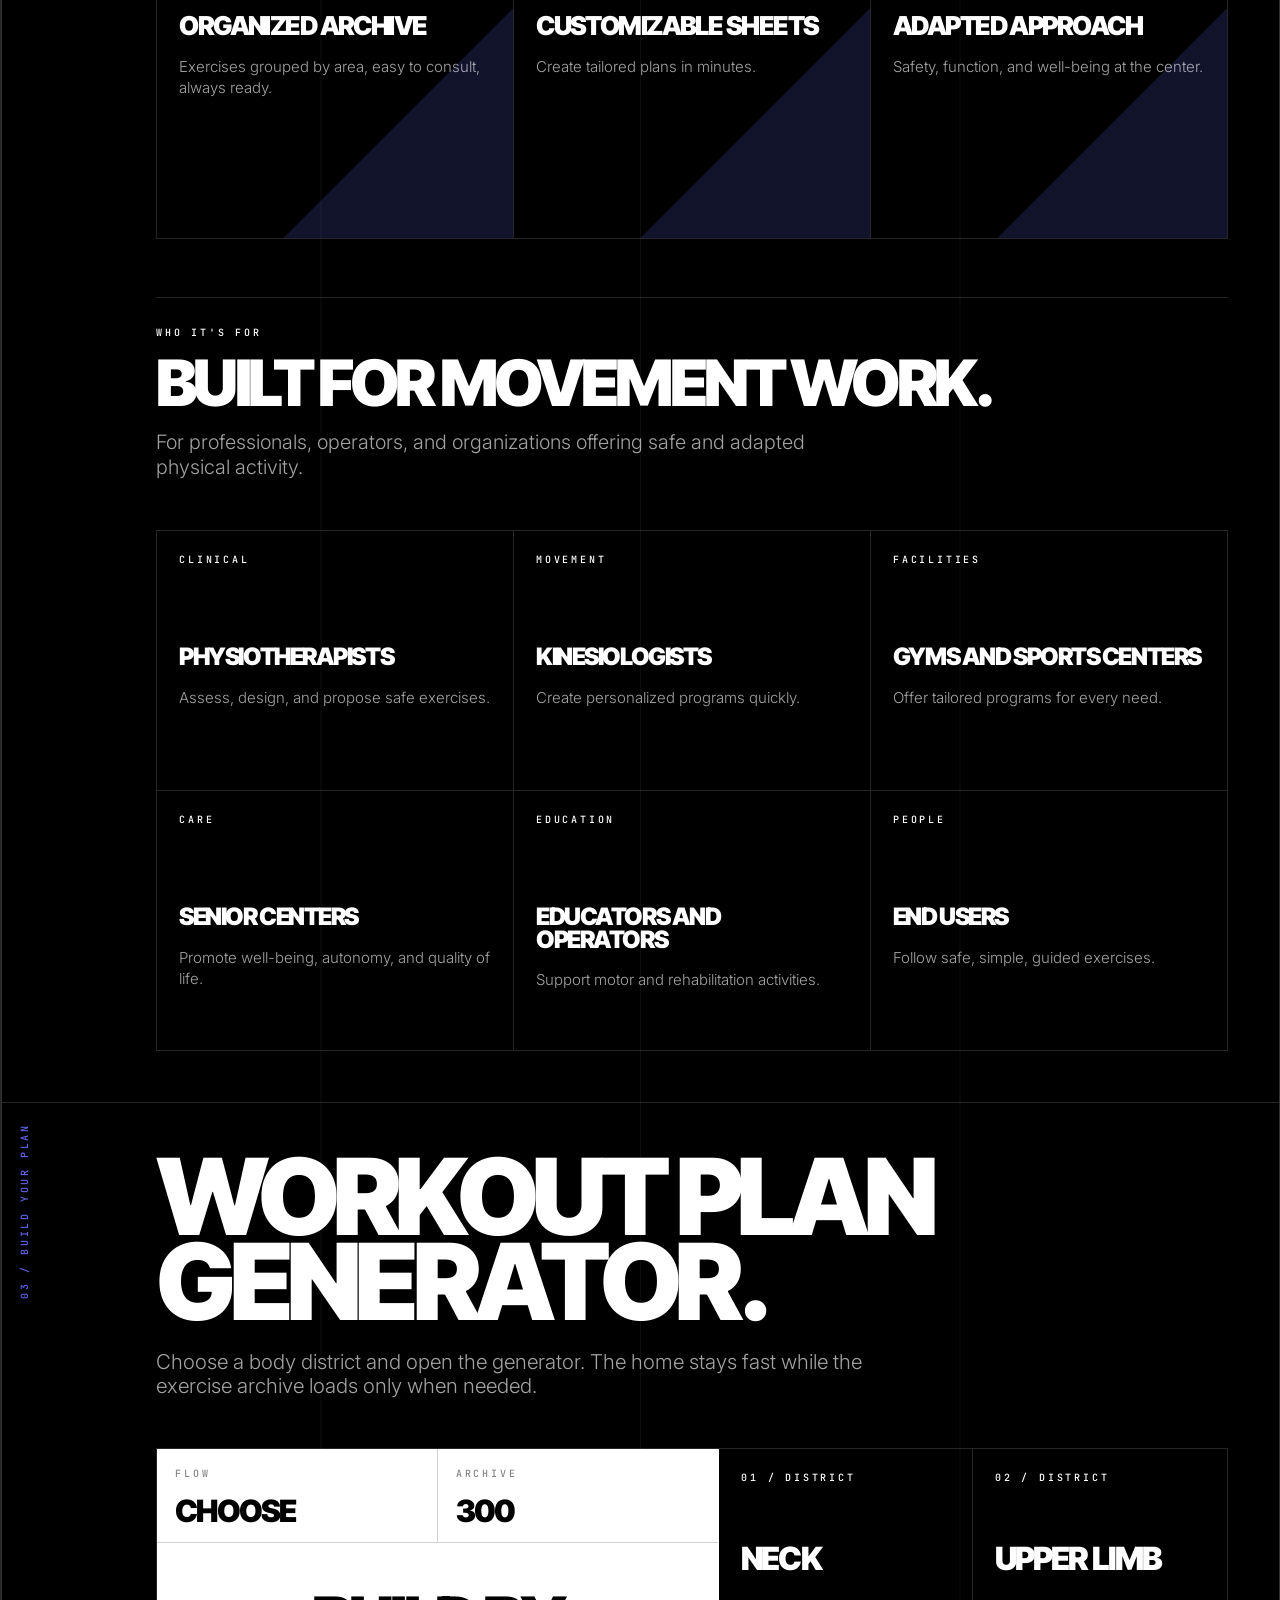
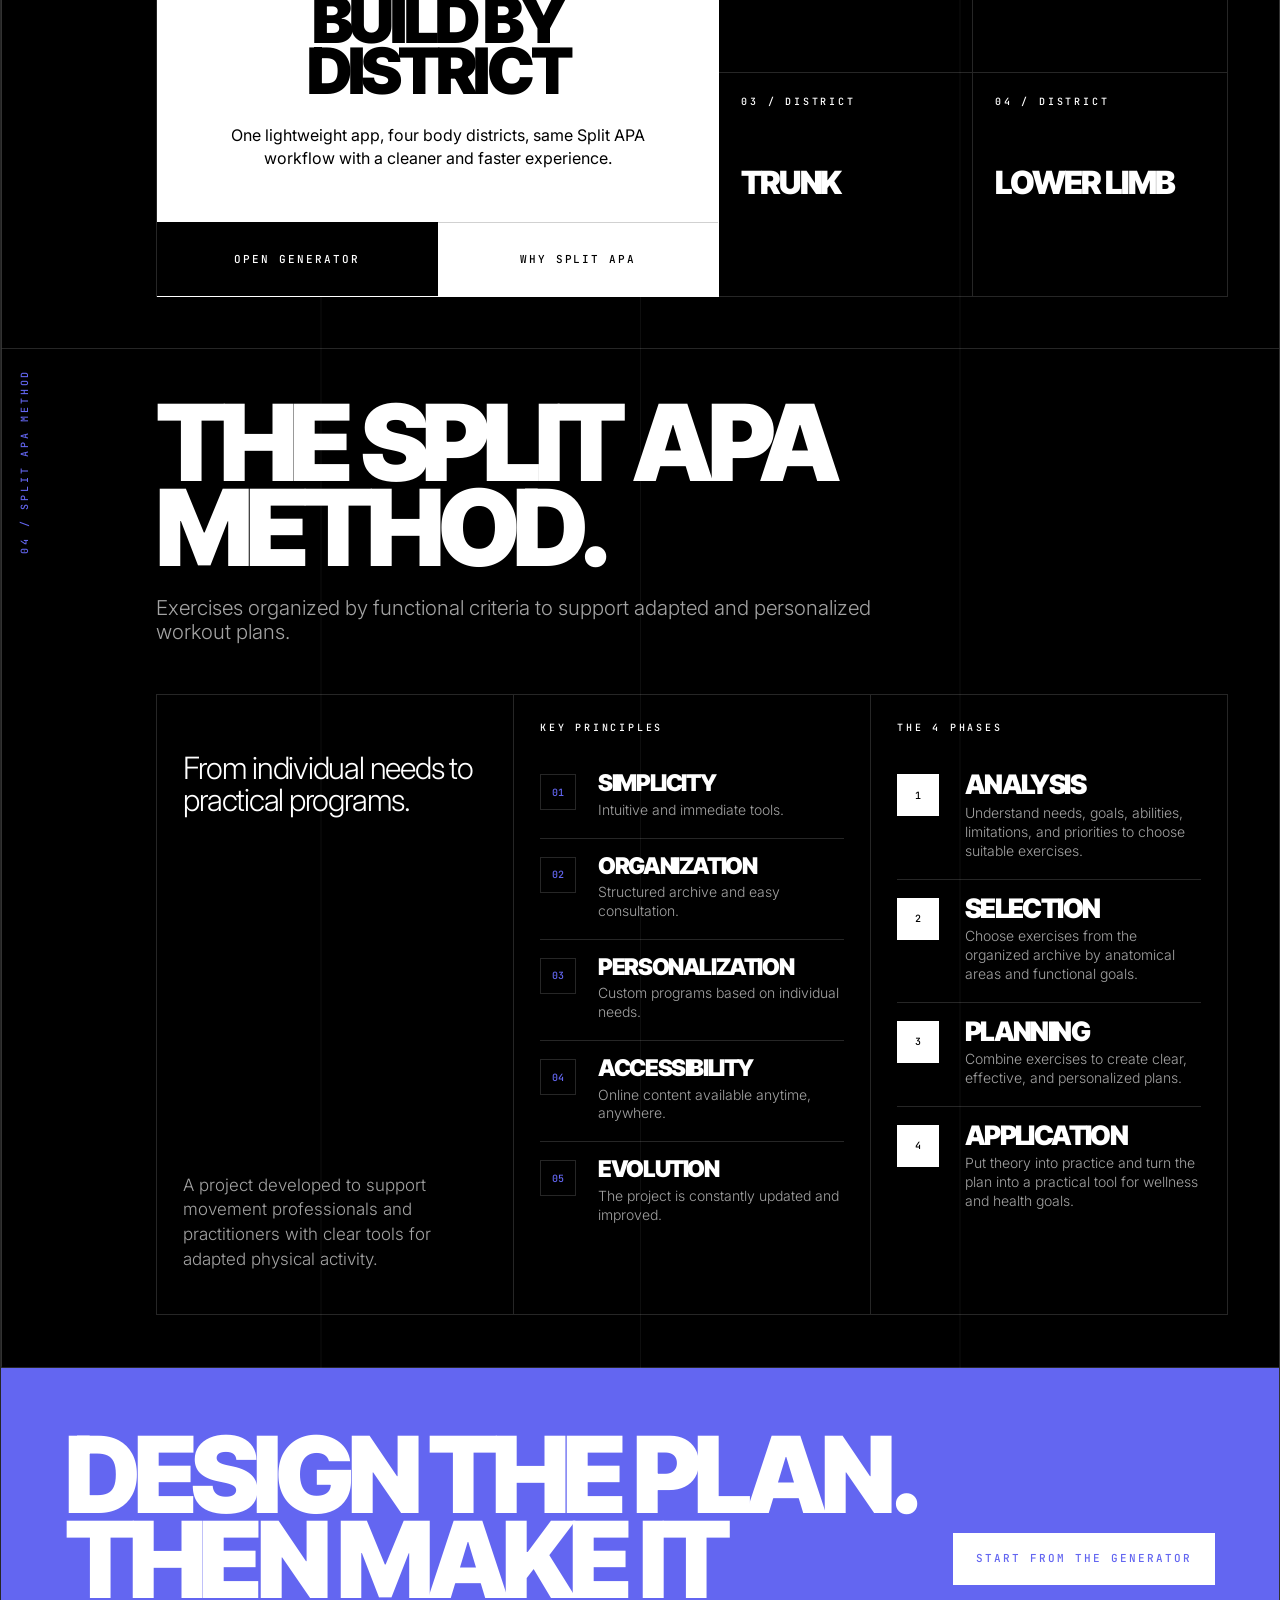
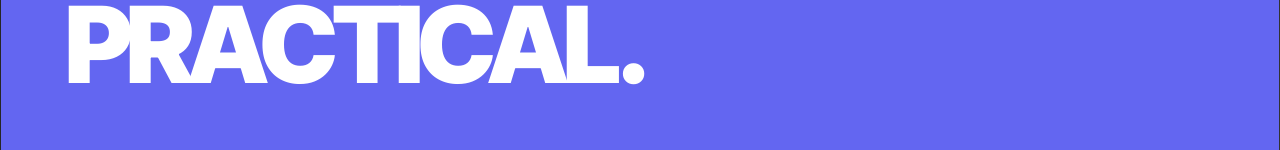
==== commit 96eaa2f1: "Add files via upload" ====
--- a/index.html
+++ b/index.html
@@ -881,10 +881,11 @@
       line-height: 1.45;
     }
 
-    .principles {
-      display: grid;
-      gap: 0;
-      padding: 0;
+    .principles {
+      display: grid;
+      gap: 0;
+      margin-top: 22px;
+      padding: 0;
     }
 
     .principle {
@@ -954,6 +955,7 @@
     .phases {
       display: grid;
       gap: 0;
+      margin-top: 22px;
     }
 
     .phase {
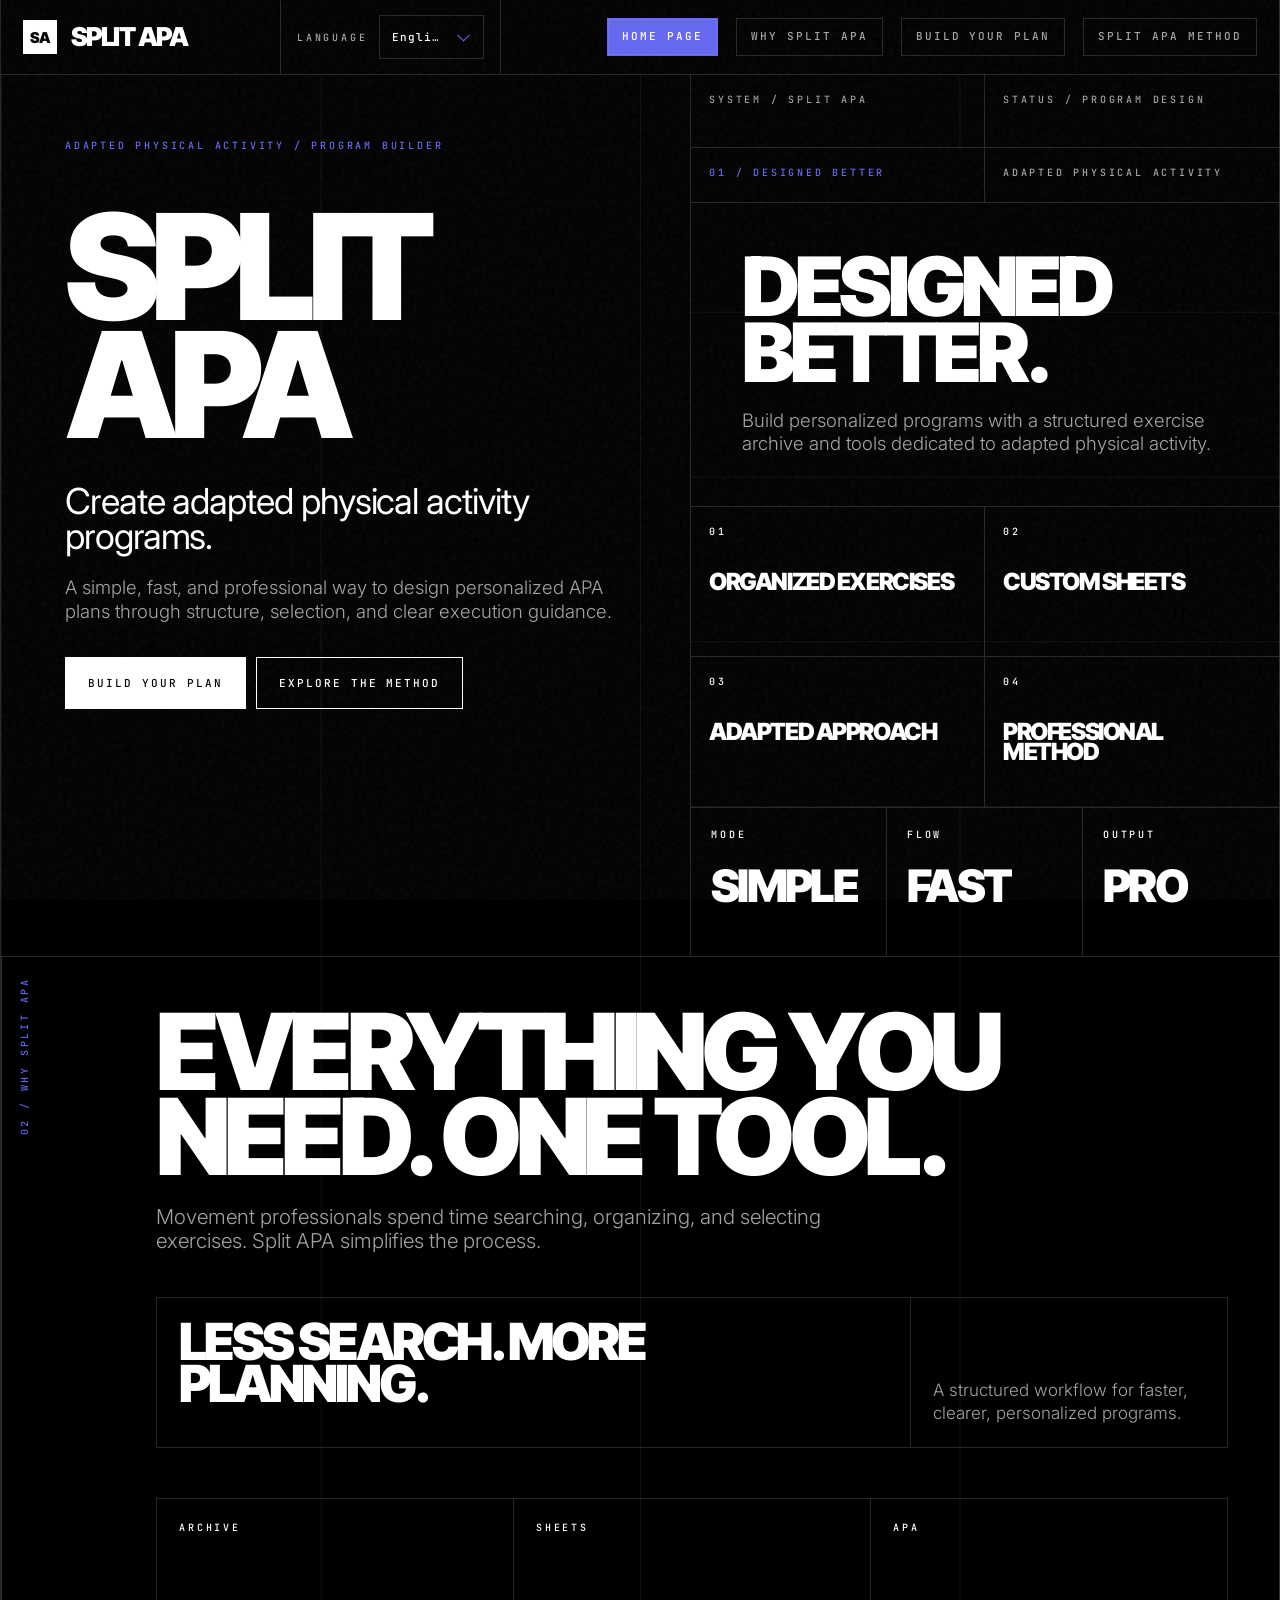
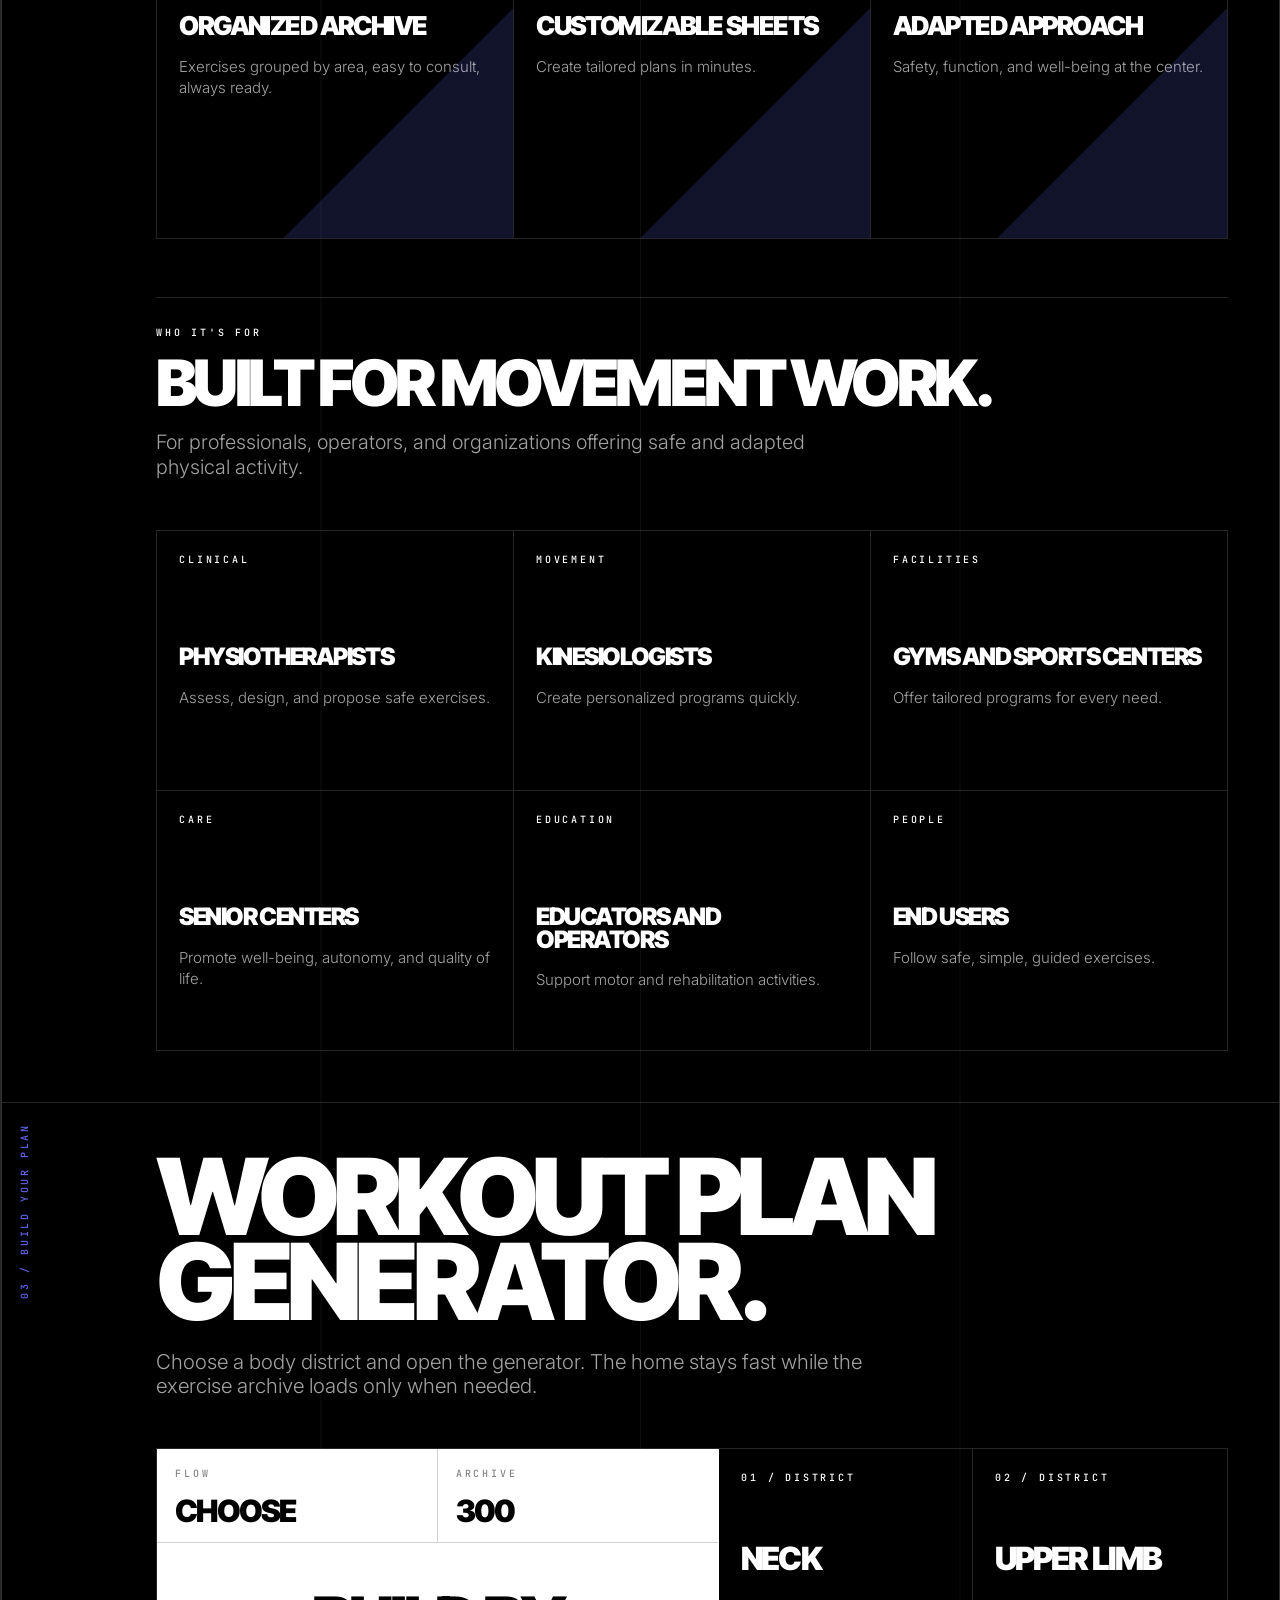
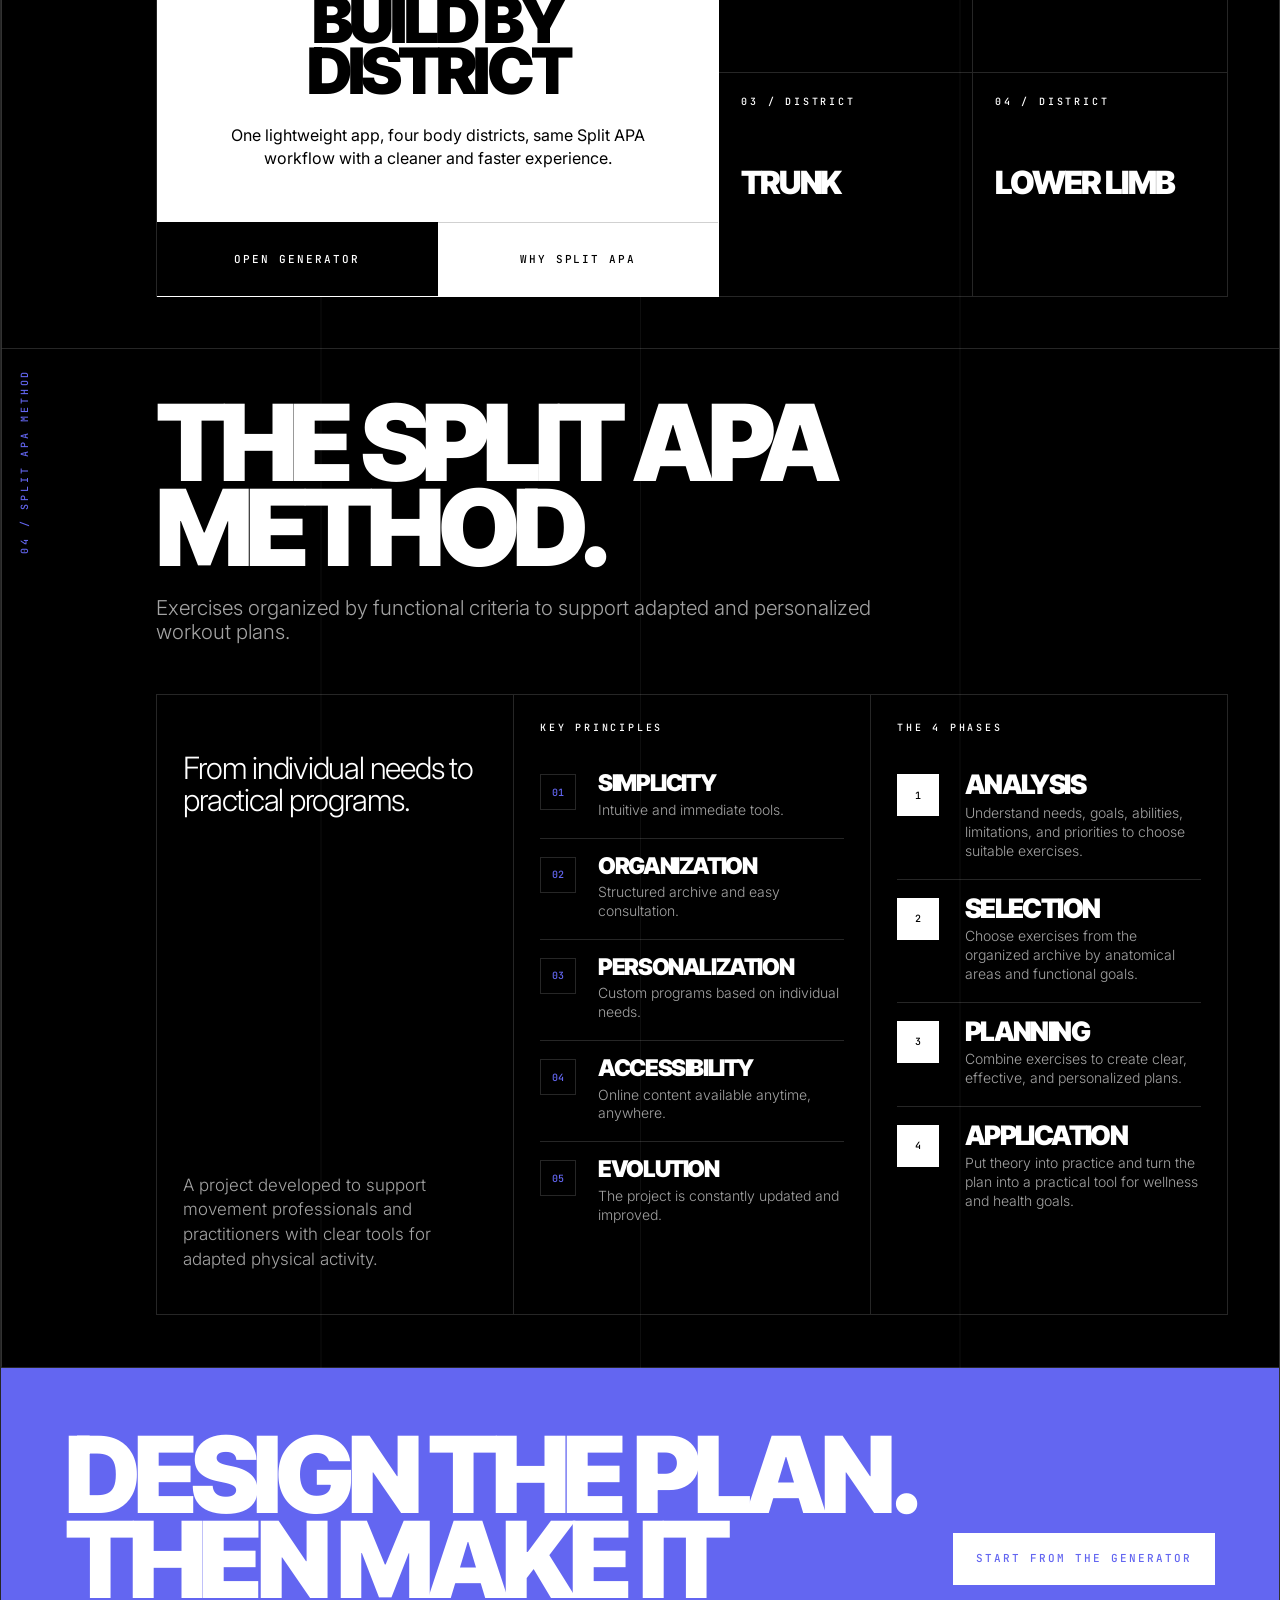
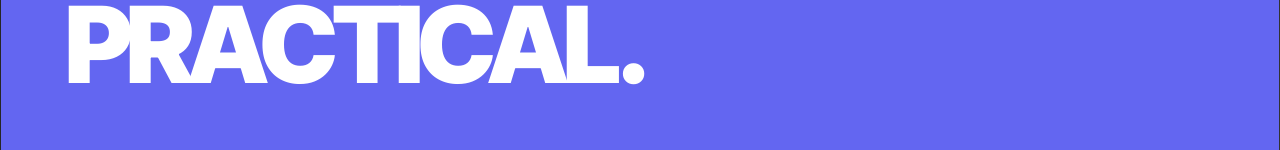
==== commit 96a9fa33: "Add files via upload" ====
--- a/index.html
+++ b/index.html
@@ -1,5 +1,5 @@
 <!doctype html>
-<html lang="en">
+<html lang="en" data-i18n-title="home.pageTitle">
 <head>
   <meta charset="utf-8">
   <meta name="viewport" content="width=device-width, initial-scale=1">
@@ -123,7 +123,7 @@
 
     .masthead {
       display: grid;
-      grid-template-columns: minmax(0, 320px) minmax(0, 1fr);
+      grid-template-columns: minmax(0, 280px) minmax(180px, 220px) minmax(0, 1fr);
       min-height: 74px;
       border-bottom: 0.5px solid var(--hairline);
       background: var(--bg);
@@ -170,6 +170,7 @@
     }
 
     .brand,
+    .header-language,
     .nav {
       display: flex;
       align-items: center;
@@ -184,6 +185,147 @@
       color: inherit;
       text-align: left;
       transition: background 220ms ease, color 220ms ease;
+    }
+
+    .header-language {
+      display: grid;
+      grid-template-columns: auto minmax(0, 1fr);
+      gap: 12px;
+      align-items: center;
+      padding: 12px 16px;
+      border-right: 0.5px solid var(--hairline);
+    }
+
+    .header-language > .small-label {
+      color: var(--muted);
+      white-space: nowrap;
+    }
+
+    .flow-select {
+      min-width: 0;
+    }
+
+    .flow-select-trigger {
+      position: relative;
+      display: block;
+      width: 100%;
+      min-height: 44px;
+      padding: 0 40px 0 12px;
+      border: 0.5px solid var(--hairline);
+      border-radius: 0;
+      background: var(--bg);
+      color: var(--fg);
+      font-family: "JetBrains Mono", ui-monospace, "SFMono-Regular", monospace;
+      font-size: 11px;
+      font-weight: 500;
+      letter-spacing: 0.08em;
+      text-align: left;
+      white-space: nowrap;
+      overflow: hidden;
+      text-overflow: ellipsis;
+      transition: border-color 220ms ease, background 220ms ease, box-shadow 220ms ease, color 220ms ease;
+    }
+
+    .flow-select-trigger::after {
+      content: "";
+      position: absolute;
+      top: 50%;
+      right: 15px;
+      width: 8px;
+      height: 8px;
+      border-right: 1.5px solid var(--accent);
+      border-bottom: 1.5px solid var(--accent);
+      transform: translateY(-70%) rotate(45deg);
+      transition: transform 220ms ease;
+    }
+
+    .flow-select-trigger:hover,
+    .flow-select-trigger:focus-visible,
+    .flow-select.open .flow-select-trigger {
+      border-color: var(--accent);
+      outline: 0;
+      background: #0b0b0b;
+      box-shadow: var(--focus-ring);
+    }
+
+    .flow-select.open .flow-select-trigger::after {
+      transform: translateY(-30%) rotate(225deg);
+    }
+
+    .flow-select-menu {
+      position: relative;
+      z-index: 1;
+      width: 100%;
+      max-height: 0;
+      margin-top: 0;
+      overflow: hidden;
+      visibility: hidden;
+      border: 0 solid var(--hairline);
+      background: var(--bg);
+      opacity: 0;
+      pointer-events: none;
+      transform: translateY(-6px);
+      transition: max-height 260ms ease, margin-top 260ms ease, opacity 180ms ease, transform 220ms ease, visibility 0s linear 260ms;
+    }
+
+    .flow-select.open .flow-select-menu {
+      max-height: 248px;
+      margin-top: 8px;
+      overflow-y: auto;
+      visibility: visible;
+      border-width: 0.5px;
+      opacity: 1;
+      pointer-events: auto;
+      transform: translateY(0);
+      transition-delay: 0s;
+    }
+
+    .flow-select-option {
+      display: grid;
+      grid-template-columns: minmax(0, 1fr) auto;
+      width: 100%;
+      min-height: 44px;
+      align-items: center;
+      gap: 10px;
+      padding: 11px 12px;
+      border: 0;
+      border-bottom: 0.5px solid var(--hairline);
+      border-radius: 0;
+      background: var(--bg);
+      color: var(--fg);
+      font-family: "JetBrains Mono", ui-monospace, "SFMono-Regular", monospace;
+      font-size: 10px;
+      font-weight: 500;
+      letter-spacing: 0.08em;
+      line-height: 1.35;
+      text-align: left;
+      transition: background 220ms ease, box-shadow 220ms ease, color 220ms ease;
+    }
+
+    .flow-select-option:last-child {
+      border-bottom: 0;
+    }
+
+    .flow-select-option.active {
+      background: var(--accent);
+    }
+
+    .flow-select-option.active::after {
+      content: attr(data-selected-label);
+      font-size: 7px;
+      letter-spacing: 0.2em;
+    }
+
+    .flow-select-option:hover,
+    .flow-select-option:focus-visible {
+      outline: 0;
+      background: var(--accent-soft);
+      box-shadow: inset 3px 0 0 var(--accent);
+    }
+
+    .flow-select-option.active:hover,
+    .flow-select-option.active:focus-visible {
+      background: var(--accent);
     }
 
     .brand-mark {
@@ -1046,15 +1188,22 @@
       }
 
       .brand,
+      .header-language,
       .hero-copy,
       .section-index {
         border-right: 0;
       }
-
-      .brand,
-      .section-index {
-        border-bottom: 0.5px solid var(--hairline);
-      }
+
+      .brand,
+      .header-language,
+      .section-index {
+        border-bottom: 0.5px solid var(--hairline);
+      }
+
+      .header-language {
+        grid-template-columns: minmax(90px, auto) minmax(180px, 280px);
+        justify-content: center;
+      }
 
       .nav {
         justify-content: center;
@@ -1099,7 +1248,7 @@
       }
 
       section {
-        scroll-margin-top: 162px;
+        scroll-margin-top: 228px;
       }
 
       .brand {
@@ -1113,6 +1262,11 @@
         gap: 8px;
         padding: 10px 12px;
         justify-content: stretch;
+      }
+
+      .header-language {
+        grid-template-columns: 76px minmax(0, 1fr);
+        padding: 10px 12px;
       }
 
       .nav button {
@@ -1184,195 +1338,199 @@
 <body>
   <main class="page">
     <header class="masthead smart-header" data-smart-header>
-      <button class="brand" type="button" data-scroll-target="home" aria-label="Split APA home">
+      <button class="brand" type="button" data-scroll-target="home" aria-label="Split APA home" data-i18n-aria="common.homeAria">
         <span class="brand-mark">SA</span>
         <span class="brand-name">Split APA</span>
       </button>
-      <nav class="nav" aria-label="Main navigation">
-        <button class="active" type="button" data-scroll-target="home" aria-current="page">Home Page</button>
-        <button type="button" data-scroll-target="why">Why Split APA</button>
-        <button type="button" data-scroll-target="build">Build Your Plan</button>
-        <button type="button" data-scroll-target="method">Split APA Method</button>
+      <div class="header-language">
+        <span class="small-label" data-i18n="common.language">Language</span>
+        <div data-language-select></div>
+      </div>
+      <nav class="nav" aria-label="Main navigation" data-i18n-aria="home.navAria">
+        <button class="active" type="button" data-scroll-target="home" aria-current="page" data-i18n="home.nav.home">Home Page</button>
+        <button type="button" data-scroll-target="why" data-i18n="home.nav.why">Why Split APA</button>
+        <button type="button" data-scroll-target="build" data-i18n="home.nav.build">Build Your Plan</button>
+        <button type="button" data-scroll-target="method" data-i18n="home.nav.method">Split APA Method</button>
       </nav>
     </header>
 
     <section class="hero" id="home">
       <div class="hero-copy">
         <div>
-          <div class="eyebrow">Adapted physical activity / Program builder</div>
-          <h1>Split APA</h1>
-          <p class="hero-statement">Create adapted physical activity programs.</p>
-          <p class="hero-substatement">A simple, fast, and professional way to design personalized APA plans through structure, selection, and clear execution guidance.</p>
+          <div class="eyebrow" data-i18n="home.hero.eyebrow">Adapted physical activity / Program builder</div>
+          <h1>Split APA</h1>
+          <p class="hero-statement" data-i18n="home.hero.statement">Create adapted physical activity programs.</p>
+          <p class="hero-substatement" data-i18n="home.hero.copy">A simple, fast, and professional way to design personalized APA plans through structure, selection, and clear execution guidance.</p>
           <div class="hero-actions">
-            <button class="button primary" type="button" data-scroll-target="build">Build your plan</button>
-            <button class="button" type="button" data-scroll-target="method">Explore the method</button>
+            <button class="button primary" type="button" data-scroll-target="build" data-i18n="home.hero.build">Build your plan</button>
+            <button class="button" type="button" data-scroll-target="method" data-i18n="home.hero.explore">Explore the method</button>
           </div>
         </div>
       </div>
 
-      <aside class="hero-visual" aria-label="Split APA overview">
-        <div class="hero-meta">
-          <div class="meta">System / Split APA</div>
-          <div class="meta">Status / Program design</div>
+      <aside class="hero-visual" aria-label="Split APA overview" data-i18n-aria="home.hero.overviewAria">
+        <div class="hero-meta">
+          <div class="meta" data-i18n="home.hero.system">System / Split APA</div>
+          <div class="meta" data-i18n="home.hero.status">Status / Program design</div>
         </div>
         <div class="hero-signal" aria-labelledby="designed-better-title">
           <div class="signal-strip">
-            <span class="small-label signal-index">01 / Designed better</span>
-            <span class="small-label">Adapted physical activity</span>
+            <span class="small-label signal-index" data-i18n="home.hero.signal">01 / Designed better</span>
+            <span class="small-label" data-i18n="home.hero.apa">Adapted physical activity</span>
           </div>
           <div class="hero-designed-main">
-            <h2 class="hero-designed-title" id="designed-better-title">Designed better.</h2>
-            <p class="hero-designed-copy">Build personalized programs with a structured exercise archive and tools dedicated to adapted physical activity.</p>
+            <h2 class="hero-designed-title" id="designed-better-title" data-i18n="home.hero.designed">Designed better.</h2>
+            <p class="hero-designed-copy" data-i18n="home.hero.designedCopy">Build personalized programs with a structured exercise archive and tools dedicated to adapted physical activity.</p>
           </div>
-          <div class="hero-value-grid" aria-label="Split APA core benefits">
+          <div class="hero-value-grid" aria-label="Split APA core benefits" data-i18n-aria="home.hero.benefitsAria">
             <article class="hero-value-card">
               <div class="small-label">01</div>
-              <div class="hero-value-title">Organized exercises</div>
+              <div class="hero-value-title" data-i18n="home.hero.organized">Organized exercises</div>
             </article>
             <article class="hero-value-card">
               <div class="small-label">02</div>
-              <div class="hero-value-title">Custom sheets</div>
+              <div class="hero-value-title" data-i18n="home.hero.sheets">Custom sheets</div>
             </article>
             <article class="hero-value-card">
               <div class="small-label">03</div>
-              <div class="hero-value-title">Adapted approach</div>
+              <div class="hero-value-title" data-i18n="home.hero.approach">Adapted approach</div>
             </article>
             <article class="hero-value-card">
               <div class="small-label">04</div>
-              <div class="hero-value-title">Professional method</div>
+              <div class="hero-value-title" data-i18n="home.hero.professional">Professional method</div>
             </article>
           </div>
         </div>
-        <div class="metrics" aria-label="Core promise">
+        <div class="metrics" aria-label="Core promise" data-i18n-aria="home.hero.promiseAria">
           <div class="metric">
-            <div class="small-label">Mode</div>
-            <div class="metric-value">Simple</div>
+            <div class="small-label" data-i18n="home.hero.mode">Mode</div>
+            <div class="metric-value" data-i18n="home.hero.simple">Simple</div>
           </div>
           <div class="metric">
-            <div class="small-label">Flow</div>
-            <div class="metric-value">Fast</div>
+            <div class="small-label" data-i18n="home.hero.flow">Flow</div>
+            <div class="metric-value" data-i18n="home.hero.fast">Fast</div>
           </div>
           <div class="metric">
-            <div class="small-label">Output</div>
-            <div class="metric-value">Pro</div>
+            <div class="small-label" data-i18n="home.hero.output">Output</div>
+            <div class="metric-value" data-i18n="home.hero.pro">Pro</div>
           </div>
         </div>
       </aside>
     </section>
 
     <section class="section" id="why">
-      <div class="section-index">02 / Why Split APA</div>
+      <div class="section-index" data-i18n="home.why.index">02 / Why Split APA</div>
       <div class="section-body">
-        <h2 class="section-heading">Everything you need. One tool.</h2>
-        <p class="section-lead">Movement professionals spend time searching, organizing, and selecting exercises. Split APA simplifies the process.</p>
-
-        <div class="problem-line" aria-label="Problem and solution">
-          <div class="problem-main">Less search. More planning.</div>
-          <div class="problem-note">A structured workflow for faster, clearer, personalized programs.</div>
+        <h2 class="section-heading" data-i18n="home.why.heading">Everything you need. One tool.</h2>
+        <p class="section-lead" data-i18n="home.why.lead">Movement professionals spend time searching, organizing, and selecting exercises. Split APA simplifies the process.</p>
+
+        <div class="problem-line" aria-label="Problem and solution" data-i18n-aria="home.why.problemAria">
+          <div class="problem-main" data-i18n="home.why.problem">Less search. More planning.</div>
+          <div class="problem-note" data-i18n="home.why.problemNote">A structured workflow for faster, clearer, personalized programs.</div>
         </div>
 
-        <div class="solution-grid" aria-label="Split APA solution">
+        <div class="solution-grid" aria-label="Split APA solution" data-i18n-aria="home.why.solutionAria">
           <article class="solution-card">
-            <div class="small-label">Archive</div>
-            <h3 class="solution-title">Organized archive</h3>
-            <p>Exercises grouped by area, easy to consult, always ready.</p>
+            <div class="small-label" data-i18n="home.why.archiveLabel">Archive</div>
+            <h3 class="solution-title" data-i18n="home.why.archiveTitle">Organized archive</h3>
+            <p data-i18n="home.why.archiveCopy">Exercises grouped by area, easy to consult, always ready.</p>
           </article>
           <article class="solution-card">
-            <div class="small-label">Sheets</div>
-            <h3 class="solution-title">Customizable sheets</h3>
-            <p>Create tailored plans in minutes.</p>
+            <div class="small-label" data-i18n="home.why.sheetsLabel">Sheets</div>
+            <h3 class="solution-title" data-i18n="home.why.sheetsTitle">Customizable sheets</h3>
+            <p data-i18n="home.why.sheetsCopy">Create tailored plans in minutes.</p>
           </article>
           <article class="solution-card">
             <div class="small-label">APA</div>
-            <h3 class="solution-title">Adapted approach</h3>
-            <p>Safety, function, and well-being at the center.</p>
+            <h3 class="solution-title" data-i18n="home.why.apaTitle">Adapted approach</h3>
+            <p data-i18n="home.why.apaCopy">Safety, function, and well-being at the center.</p>
           </article>
         </div>
 
         <div class="audience-block">
-          <div class="small-label">Who it's for</div>
-          <h3 class="audience-heading">Built for movement work.</h3>
-          <p class="audience-lead">For professionals, operators, and organizations offering safe and adapted physical activity.</p>
+          <div class="small-label" data-i18n="home.audience.label">Who it's for</div>
+          <h3 class="audience-heading" data-i18n="home.audience.heading">Built for movement work.</h3>
+          <p class="audience-lead" data-i18n="home.audience.lead">For professionals, operators, and organizations offering safe and adapted physical activity.</p>
         </div>
-        <div class="audience-grid" aria-label="Split APA target users">
+        <div class="audience-grid" aria-label="Split APA target users" data-i18n-aria="home.audience.aria">
           <article class="audience-card">
-            <div class="small-label">Clinical</div>
-            <h3 class="audience-title">Physiotherapists</h3>
-            <p>Assess, design, and propose safe exercises.</p>
+            <div class="small-label" data-i18n="home.audience.clinical">Clinical</div>
+            <h3 class="audience-title" data-i18n="home.audience.physio">Physiotherapists</h3>
+            <p data-i18n="home.audience.physioCopy">Assess, design, and propose safe exercises.</p>
           </article>
           <article class="audience-card">
-            <div class="small-label">Movement</div>
-            <h3 class="audience-title">Kinesiologists</h3>
-            <p>Create personalized programs quickly.</p>
+            <div class="small-label" data-i18n="home.audience.movement">Movement</div>
+            <h3 class="audience-title" data-i18n="home.audience.kinesiologists">Kinesiologists</h3>
+            <p data-i18n="home.audience.kinesiologistsCopy">Create personalized programs quickly.</p>
           </article>
           <article class="audience-card">
-            <div class="small-label">Facilities</div>
-            <h3 class="audience-title">Gyms and sports centers</h3>
-            <p>Offer tailored programs for every need.</p>
+            <div class="small-label" data-i18n="home.audience.facilities">Facilities</div>
+            <h3 class="audience-title" data-i18n="home.audience.gyms">Gyms and sports centers</h3>
+            <p data-i18n="home.audience.gymsCopy">Offer tailored programs for every need.</p>
           </article>
           <article class="audience-card">
-            <div class="small-label">Care</div>
-            <h3 class="audience-title">Senior centers</h3>
-            <p>Promote well-being, autonomy, and quality of life.</p>
+            <div class="small-label" data-i18n="home.audience.care">Care</div>
+            <h3 class="audience-title" data-i18n="home.audience.seniors">Senior centers</h3>
+            <p data-i18n="home.audience.seniorsCopy">Promote well-being, autonomy, and quality of life.</p>
           </article>
           <article class="audience-card">
-            <div class="small-label">Education</div>
-            <h3 class="audience-title">Educators and operators</h3>
-            <p>Support motor and rehabilitation activities.</p>
+            <div class="small-label" data-i18n="home.audience.education">Education</div>
+            <h3 class="audience-title" data-i18n="home.audience.educators">Educators and operators</h3>
+            <p data-i18n="home.audience.educatorsCopy">Support motor and rehabilitation activities.</p>
           </article>
           <article class="audience-card">
-            <div class="small-label">People</div>
-            <h3 class="audience-title">End users</h3>
-            <p>Follow safe, simple, guided exercises.</p>
+            <div class="small-label" data-i18n="home.audience.people">People</div>
+            <h3 class="audience-title" data-i18n="home.audience.users">End users</h3>
+            <p data-i18n="home.audience.usersCopy">Follow safe, simple, guided exercises.</p>
           </article>
         </div>
       </div>
     </section>
 
     <section class="section" id="build">
-      <div class="section-index">03 / Build your plan</div>
+      <div class="section-index" data-i18n="home.build.index">03 / Build your plan</div>
       <div class="section-body">
-        <h2 class="section-heading">Workout plan generator.</h2>
-        <p class="section-lead">Choose a body district and open the generator. The home stays fast while the exercise archive loads only when needed.</p>
+        <h2 class="section-heading" data-i18n="home.build.heading">Workout plan generator.</h2>
+        <p class="section-lead" data-i18n="home.build.lead">Choose a body district and open the generator. The home stays fast while the exercise archive loads only when needed.</p>
 
         <div class="generator">
-          <div class="generator-panel" aria-label="Generator launcher">
+          <div class="generator-panel" aria-label="Generator launcher" data-i18n-aria="home.build.launcherAria">
             <div class="panel-top">
               <div class="field">
-                <div class="field-label">Flow</div>
-                <div class="field-value">Choose</div>
+                <div class="field-label" data-i18n="home.build.flow">Flow</div>
+                <div class="field-value" data-i18n="home.build.choose">Choose</div>
               </div>
               <div class="field">
-                <div class="field-label">Archive</div>
+                <div class="field-label" data-i18n="home.build.archive">Archive</div>
                 <div class="field-value">300</div>
               </div>
             </div>
             <div class="panel-main">
-              <h3>Build by district</h3>
-              <p>One lightweight app, four body districts, same Split APA workflow with a cleaner and faster experience.</p>
+              <h3 data-i18n="home.build.byDistrict">Build by district</h3>
+              <p data-i18n="home.build.copy">One lightweight app, four body districts, same Split APA workflow with a cleaner and faster experience.</p>
             </div>
             <div class="panel-actions">
-              <button class="button" type="button" data-generator-url="generator/">Open generator</button>
-              <button class="button" type="button" data-scroll-target="why">Why Split APA</button>
+              <button class="button" type="button" data-generator-url="generator/" data-i18n="home.build.open">Open generator</button>
+              <button class="button" type="button" data-scroll-target="why" data-i18n="home.nav.why">Why Split APA</button>
             </div>
           </div>
 
-          <div class="generator-map" aria-label="Body district overview">
+          <div class="generator-map" aria-label="Body district overview" data-i18n-aria="home.build.mapAria">
             <article class="map-item">
-              <div class="small-label">01 / District</div>
-              <div class="map-title">Neck</div>
+              <div class="small-label"><span>01 / </span><span data-i18n="home.build.district">District</span></div>
+              <div class="map-title" data-i18n="home.build.neck">Neck</div>
             </article>
             <article class="map-item">
-              <div class="small-label">02 / District</div>
-              <div class="map-title">Upper limb</div>
+              <div class="small-label"><span>02 / </span><span data-i18n="home.build.district">District</span></div>
+              <div class="map-title" data-i18n="home.build.upper">Upper limb</div>
             </article>
             <article class="map-item">
-              <div class="small-label">03 / District</div>
-              <div class="map-title">Trunk</div>
+              <div class="small-label"><span>03 / </span><span data-i18n="home.build.district">District</span></div>
+              <div class="map-title" data-i18n="home.build.trunk">Trunk</div>
             </article>
             <article class="map-item">
-              <div class="small-label">04 / District</div>
-              <div class="map-title">Lower limb</div>
+              <div class="small-label"><span>04 / </span><span data-i18n="home.build.district">District</span></div>
+              <div class="map-title" data-i18n="home.build.lower">Lower limb</div>
             </article>
           </div>
         </div>
@@ -1380,87 +1538,87 @@
     </section>
 
     <section class="section" id="method">
-      <div class="section-index">04 / Split APA method</div>
+      <div class="section-index" data-i18n="home.method.index">04 / Split APA method</div>
       <div class="section-body">
-        <h2 class="section-heading">The Split APA method.</h2>
-        <p class="section-lead">Exercises organized by functional criteria to support adapted and personalized workout plans.</p>
+        <h2 class="section-heading" data-i18n="home.method.heading">The Split APA method.</h2>
+        <p class="section-lead" data-i18n="home.method.lead">Exercises organized by functional criteria to support adapted and personalized workout plans.</p>
 
         <div class="method-grid">
           <div class="method-col mission">
-            <p class="mission-text">From individual needs to practical programs.</p>
-            <p class="mission-note">A project developed to support movement professionals and practitioners with clear tools for adapted physical activity.</p>
+            <p class="mission-text" data-i18n="home.method.mission">From individual needs to practical programs.</p>
+            <p class="mission-note" data-i18n="home.method.missionNote">A project developed to support movement professionals and practitioners with clear tools for adapted physical activity.</p>
           </div>
 
           <div class="method-col">
-            <div class="small-label">Key principles</div>
+            <div class="small-label" data-i18n="home.method.principles">Key principles</div>
             <div class="principles">
               <article class="principle">
                 <div class="principle-code">01</div>
                 <div>
-                  <h3 class="principle-title">Simplicity</h3>
-                  <p>Intuitive and immediate tools.</p>
+                  <h3 class="principle-title" data-i18n="home.method.simplicity">Simplicity</h3>
+                  <p data-i18n="home.method.simplicityCopy">Intuitive and immediate tools.</p>
                 </div>
               </article>
               <article class="principle">
                 <div class="principle-code">02</div>
                 <div>
-                  <h3 class="principle-title">Organization</h3>
-                  <p>Structured archive and easy consultation.</p>
+                  <h3 class="principle-title" data-i18n="home.method.organization">Organization</h3>
+                  <p data-i18n="home.method.organizationCopy">Structured archive and easy consultation.</p>
                 </div>
               </article>
               <article class="principle">
                 <div class="principle-code">03</div>
                 <div>
-                  <h3 class="principle-title">Personalization</h3>
-                  <p>Custom programs based on individual needs.</p>
+                  <h3 class="principle-title" data-i18n="home.method.personalization">Personalization</h3>
+                  <p data-i18n="home.method.personalizationCopy">Custom programs based on individual needs.</p>
                 </div>
               </article>
               <article class="principle">
                 <div class="principle-code">04</div>
                 <div>
-                  <h3 class="principle-title">Accessibility</h3>
-                  <p>Online content available anytime, anywhere.</p>
+                  <h3 class="principle-title" data-i18n="home.method.accessibility">Accessibility</h3>
+                  <p data-i18n="home.method.accessibilityCopy">Online content available anytime, anywhere.</p>
                 </div>
               </article>
               <article class="principle">
                 <div class="principle-code">05</div>
                 <div>
-                  <h3 class="principle-title">Evolution</h3>
-                  <p>The project is constantly updated and improved.</p>
+                  <h3 class="principle-title" data-i18n="home.method.evolution">Evolution</h3>
+                  <p data-i18n="home.method.evolutionCopy">The project is constantly updated and improved.</p>
                 </div>
               </article>
             </div>
           </div>
 
           <div class="method-col">
-            <div class="small-label">The 4 phases</div>
+            <div class="small-label" data-i18n="home.method.phases">The 4 phases</div>
             <div class="phases">
               <article class="phase">
                 <div class="phase-number">1</div>
                 <div>
-                  <h3 class="phase-title">Analysis</h3>
-                  <p>Understand needs, goals, abilities, limitations, and priorities to choose suitable exercises.</p>
+                  <h3 class="phase-title" data-i18n="home.method.analysis">Analysis</h3>
+                  <p data-i18n="home.method.analysisCopy">Understand needs, goals, abilities, limitations, and priorities to choose suitable exercises.</p>
                 </div>
               </article>
               <article class="phase">
                 <div class="phase-number">2</div>
                 <div>
-                  <h3 class="phase-title">Selection</h3>
-                  <p>Choose exercises from the organized archive by anatomical areas and functional goals.</p>
+                  <h3 class="phase-title" data-i18n="home.method.selection">Selection</h3>
+                  <p data-i18n="home.method.selectionCopy">Choose exercises from the organized archive by anatomical areas and functional goals.</p>
                 </div>
               </article>
               <article class="phase">
                 <div class="phase-number">3</div>
                 <div>
-                  <h3 class="phase-title">Planning</h3>
-                  <p>Combine exercises to create clear, effective, and personalized plans.</p>
+                  <h3 class="phase-title" data-i18n="home.method.planning">Planning</h3>
+                  <p data-i18n="home.method.planningCopy">Combine exercises to create clear, effective, and personalized plans.</p>
                 </div>
               </article>
               <article class="phase">
                 <div class="phase-number">4</div>
                 <div>
-                  <h3 class="phase-title">Application</h3>
-                  <p>Put theory into practice and turn the plan into a practical tool for wellness and health goals.</p>
+                  <h3 class="phase-title" data-i18n="home.method.application">Application</h3>
+                  <p data-i18n="home.method.applicationCopy">Put theory into practice and turn the plan into a practical tool for wellness and health goals.</p>
                 </div>
               </article>
             </div>
@@ -1470,13 +1628,16 @@
     </section>
 
     <section class="cta" id="prototype">
-      <h2>Design the plan. Then make it practical.</h2>
-      <button class="button" type="button" data-scroll-target="build">Start from the generator</button>
+      <h2 data-i18n="home.cta.heading">Design the plan. Then make it practical.</h2>
+      <button class="button" type="button" data-scroll-target="build" data-i18n="home.cta.button">Start from the generator</button>
     </section>
   </main>
 
+  <script src="assets/i18n.js?v=20260828a"></script>
   <script>
     (function() {
+      window.SplitApaI18n.apply(document);
+      window.SplitApaI18n.mountLanguageSelectors();
       var navButtons = Array.prototype.slice.call(document.querySelectorAll(".nav [data-scroll-target]"));
       var smartHeaders = Array.prototype.slice.call(document.querySelectorAll("[data-smart-header]"));
       var lastScrollY = window.scrollY;
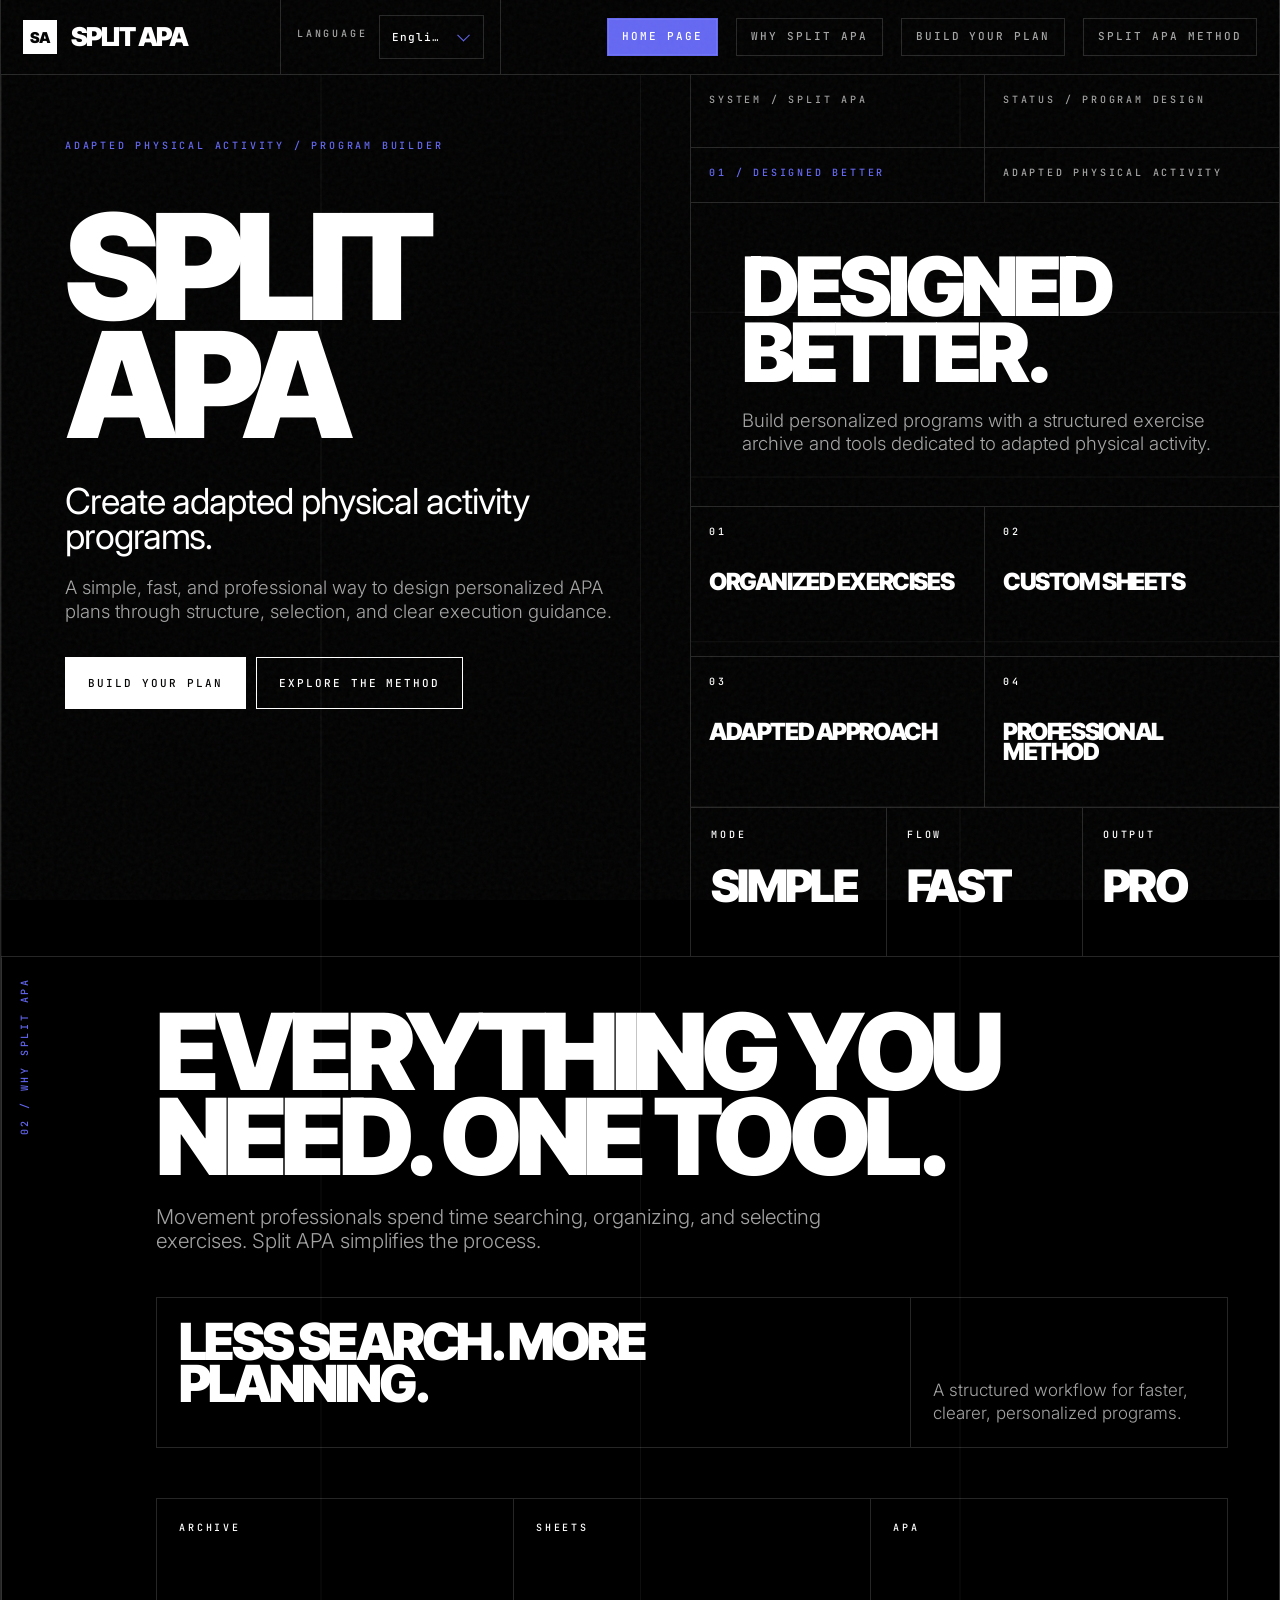
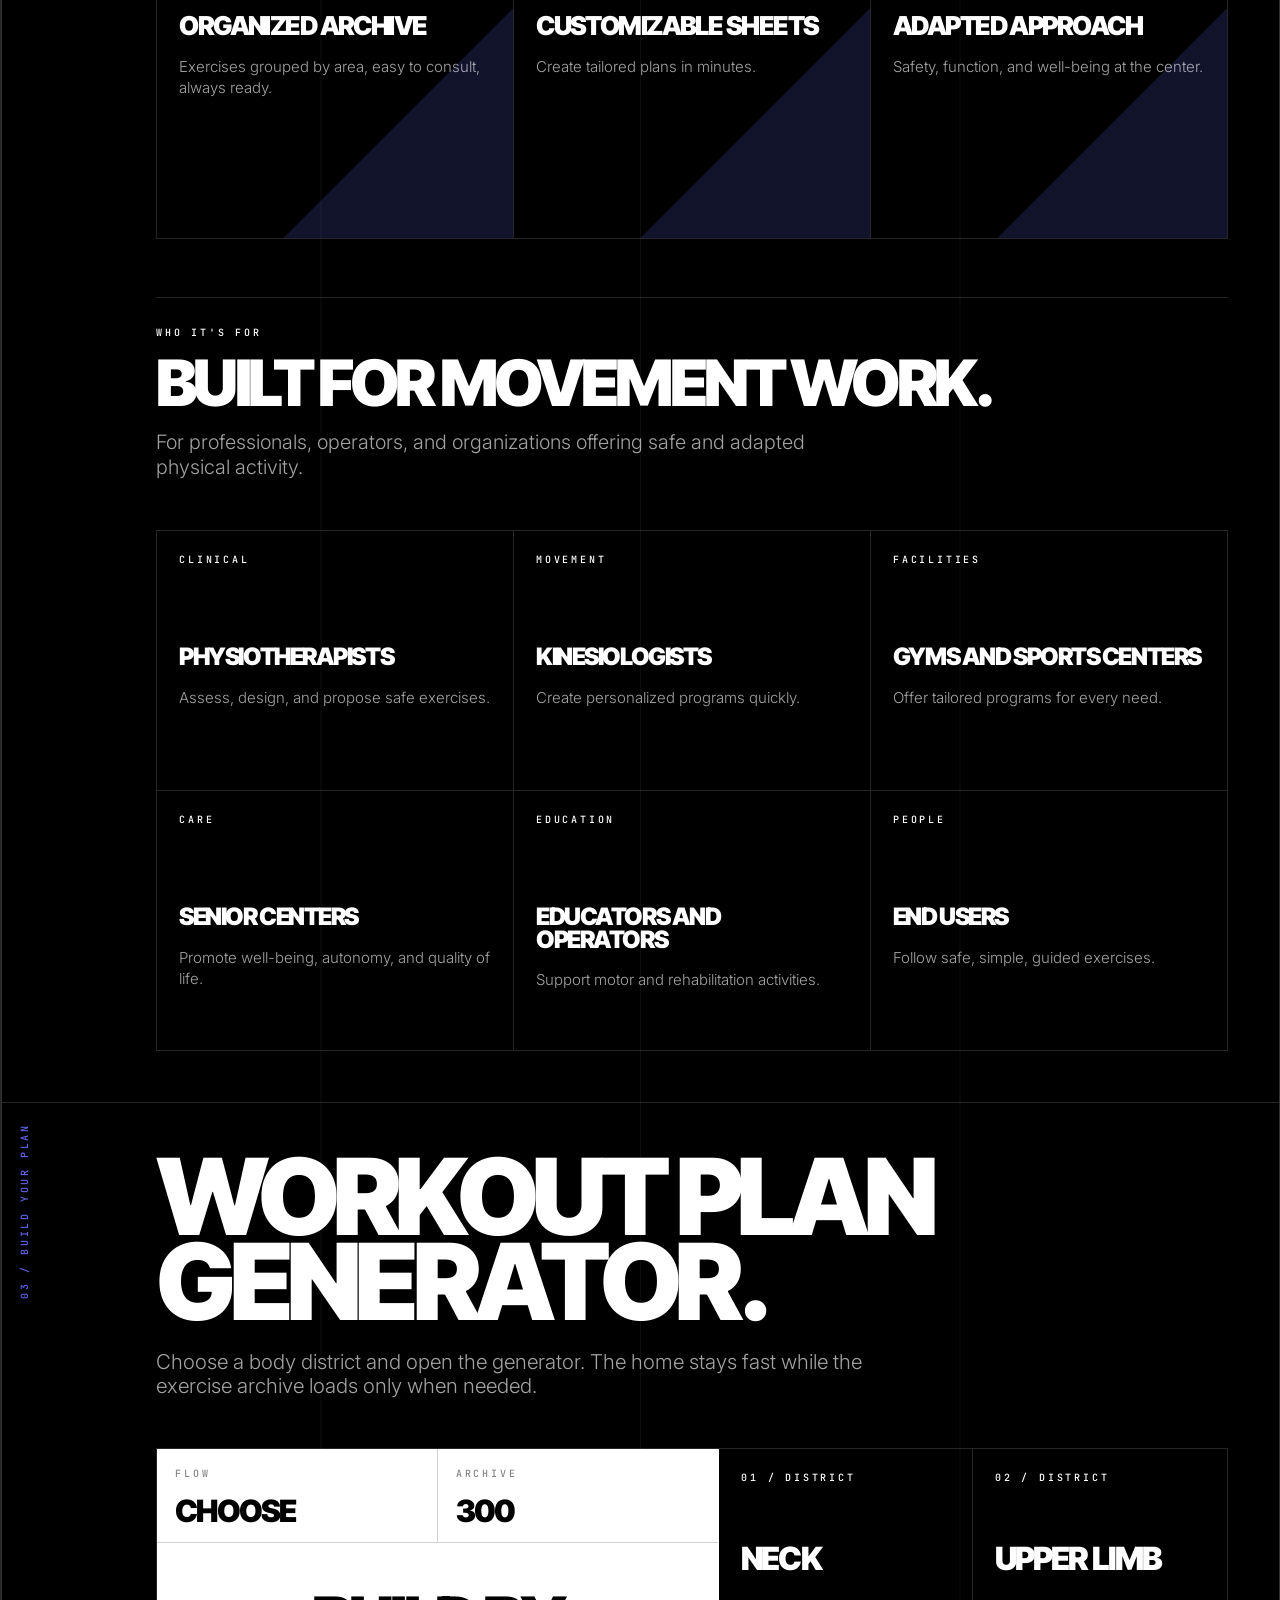
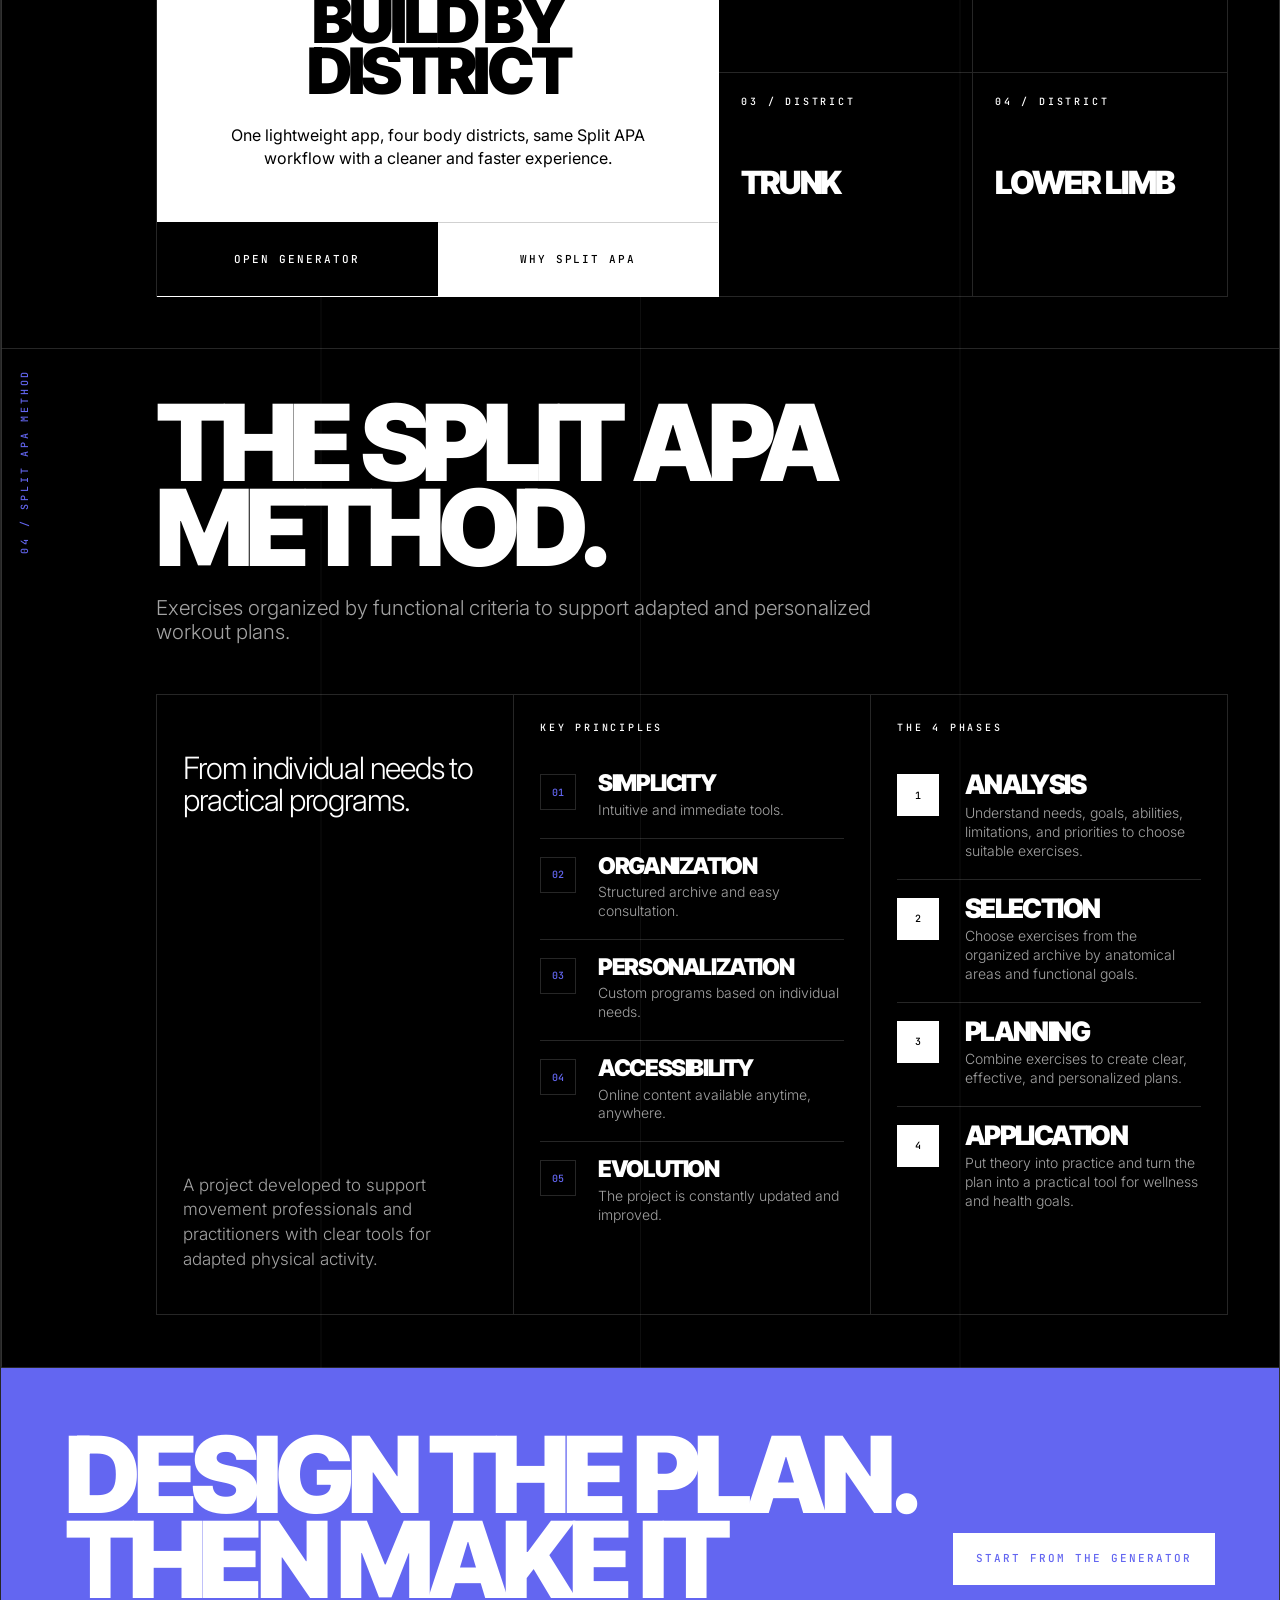
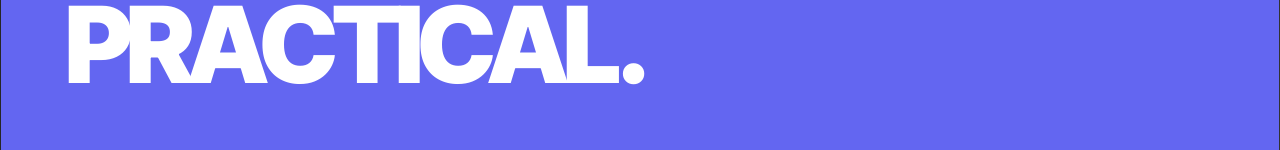
==== commit dfe85dc1: "Add files via upload" ====
--- a/index.html
+++ b/index.html
@@ -169,6 +169,18 @@
       min-width: 0;
     }
 
+    .panel-top,
+    .panel-main,
+    .panel-actions,
+    .field,
+    .map-item,
+    .value-card,
+    .solution-card,
+    .audience-card,
+    .cta > * {
+      min-width: 0;
+    }
+
     .brand,
     .header-language,
     .nav {
@@ -197,6 +209,8 @@
     }
 
     .header-language > .small-label {
+      align-self: start;
+      margin-top: 15px;
       color: var(--muted);
       white-space: nowrap;
     }
@@ -269,7 +283,7 @@
     }
 
     .flow-select.open .flow-select-menu {
-      max-height: 248px;
+      max-height: 310px;
       margin-top: 8px;
       overflow-y: auto;
       visibility: visible;
@@ -316,6 +330,15 @@
       letter-spacing: 0.2em;
     }
 
+    .language-select .flow-select-option {
+      grid-template-columns: minmax(0, 1fr);
+    }
+
+    .language-select .flow-select-option.active::after {
+      display: none;
+      content: none;
+    }
+
     .flow-select-option:hover,
     .flow-select-option:focus-visible {
       outline: 0;
@@ -529,6 +552,7 @@
 
     .hero-signal {
       display: grid;
+      min-width: 0;
       grid-template-rows: auto 1fr auto;
       min-height: 520px;
       border-bottom: 0.5px solid var(--hairline);
@@ -540,6 +564,7 @@
 
     .signal-strip {
       display: grid;
+      min-width: 0;
       grid-template-columns: 1fr 1fr;
       border-bottom: 0.5px solid var(--hairline);
     }
@@ -563,6 +588,7 @@
 
     .hero-designed-main {
       display: flex;
+      min-width: 0;
       flex-direction: column;
       justify-content: center;
       padding: clamp(28px, 4vw, 54px);
@@ -571,6 +597,10 @@
     .hero-designed-title {
       max-width: 680px;
       font-size: clamp(52px, 6.4vw, 100px);
+    }
+
+    html[lang="it"] .hero-designed-title {
+      font-size: clamp(50px, 6vw, 94px);
     }
 
     .hero-designed-copy {
@@ -583,11 +613,13 @@
 
     .hero-value-grid {
       display: grid;
+      min-width: 0;
       grid-template-columns: repeat(2, minmax(0, 1fr));
       border-top: 0.5px solid var(--hairline);
     }
 
     .hero-value-card {
+      min-width: 0;
       min-height: 150px;
       padding: 18px;
       border-right: 0.5px solid var(--hairline);
@@ -674,10 +706,14 @@
       padding: clamp(30px, 4vw, 64px);
     }
 
-    .section-heading {
-      max-width: 1120px;
+    .section-heading {
+      max-width: 1120px;
       font-size: clamp(52px, 8.3vw, 128px);
-    }
+    }
+
+    html[lang="de"] .section-heading {
+      font-size: clamp(48px, 7.5vw, 114px);
+    }
 
     .section-lead {
       max-width: 760px;
@@ -1168,6 +1204,18 @@
         grid-template-columns: 1fr;
       }
 
+      html[lang="de"] .audience-title {
+        font-size: 19px;
+      }
+
+      html[lang="de"] .map-title {
+        font-size: 26px;
+      }
+
+      html[lang="fr"] .solution-title {
+        font-size: 24px;
+      }
+
       .method-col {
         min-height: auto;
       }
@@ -1184,7 +1232,7 @@
       .problem-line,
       .method-grid,
       .cta {
-        grid-template-columns: 1fr;
+        grid-template-columns: minmax(0, 1fr);
       }
 
       .brand,
@@ -1279,6 +1327,23 @@
         white-space: nowrap;
       }
 
+      .section-heading {
+        font-size: clamp(38px, 11.2vw, 46px);
+      }
+
+      html[lang="de"] .section-heading {
+        overflow-wrap: anywhere;
+        hyphens: auto;
+        word-break: normal;
+      }
+
+      .principle-title {
+        min-width: 0;
+        font-size: 20px;
+        overflow-wrap: anywhere;
+        word-break: normal;
+      }
+
       .brand,
       .nav button {
         text-align: center;
@@ -1291,7 +1356,7 @@
       .panel-top,
       .panel-actions,
       .generator-map {
-        grid-template-columns: 1fr;
+        grid-template-columns: minmax(0, 1fr);
       }
 
       .meta,
@@ -1318,6 +1383,74 @@
 
       .button {
         width: 100%;
+      }
+    }
+
+    @media (min-width: 681px) and (max-width: 1180px) {
+      html[lang="de"] .panel-main h3 {
+        font-size: 48px;
+      }
+    }
+
+    @media (max-width: 480px) {
+      html[lang="de"] .panel-main h3 {
+        font-size: 37px;
+        overflow-wrap: anywhere;
+        word-break: normal;
+      }
+
+      .cta h2 {
+        font-size: 47px;
+        overflow-wrap: anywhere;
+        word-break: normal;
+      }
+    }
+
+    @media (max-width: 360px) {
+      .nav button {
+        min-height: 44px;
+        white-space: normal;
+        overflow-wrap: anywhere;
+      }
+
+      .hero-designed-title {
+        font-size: 44px;
+      }
+
+      .section-heading {
+        font-size: 35px;
+      }
+
+      .audience-heading {
+        font-size: 36px;
+      }
+
+      .panel-main h3 {
+        font-size: 34px;
+      }
+
+      .phase-title {
+        font-size: 22px;
+      }
+
+      .cta h2 {
+        font-size: 42px;
+      }
+
+      .hero-designed-title,
+      .section-heading,
+      .audience-heading,
+      .panel-main h3,
+      .value-title,
+      .solution-title,
+      .audience-title,
+      .map-title,
+      .phase-title,
+      .principle-title,
+      .cta h2 {
+        overflow-wrap: anywhere;
+        hyphens: auto;
+        word-break: normal;
       }
     }
 
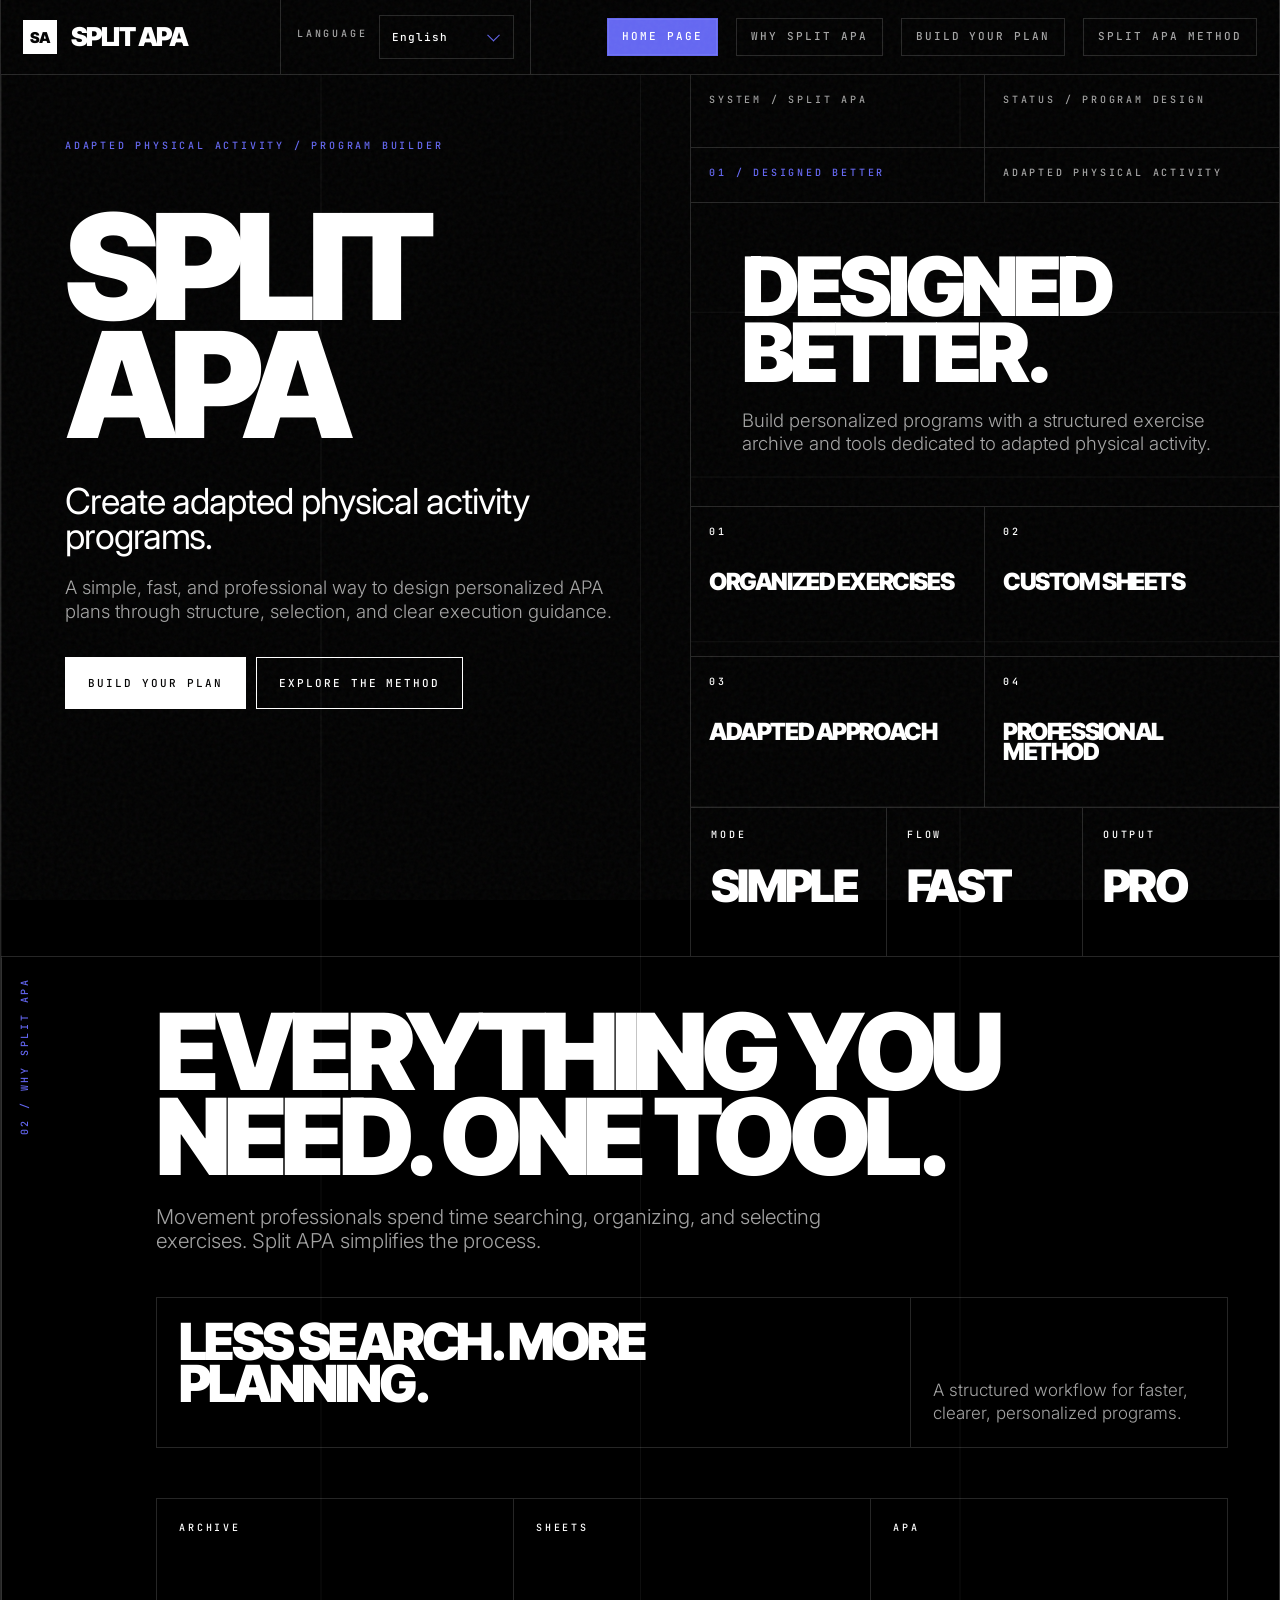
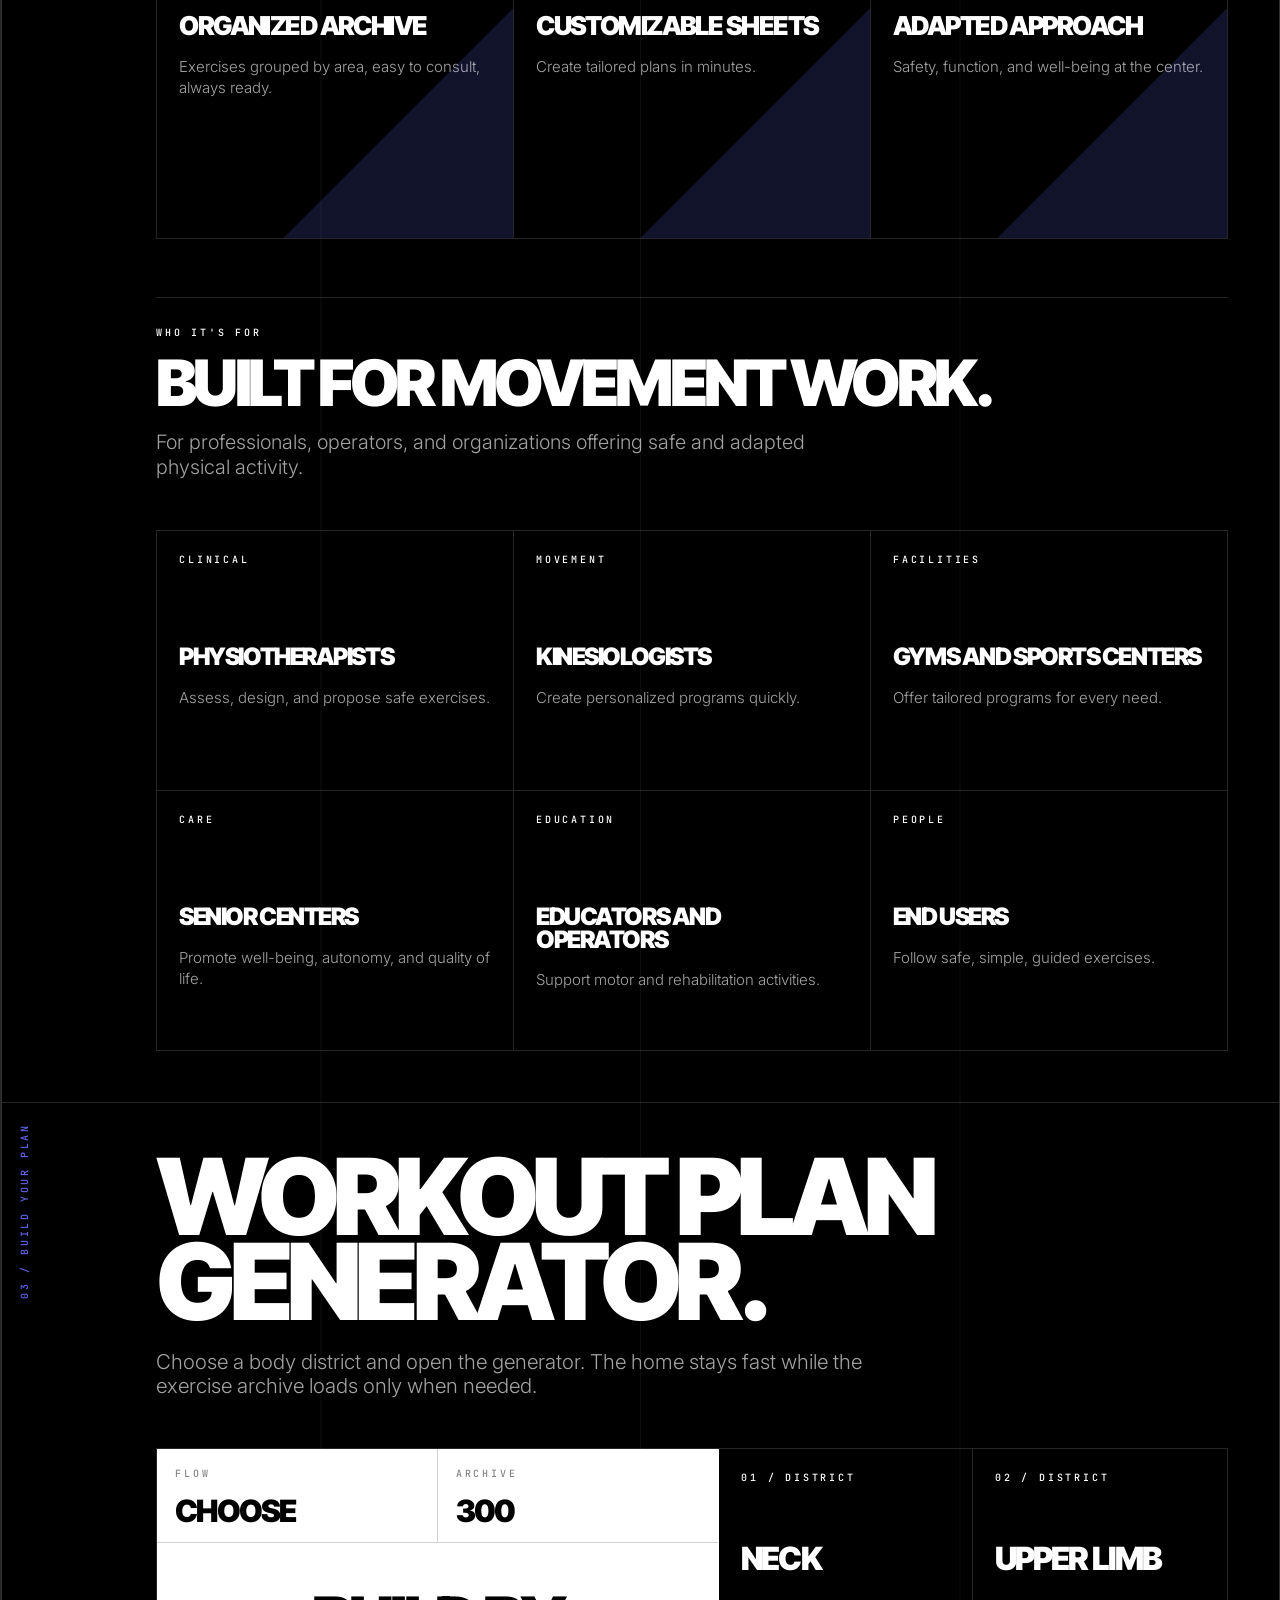
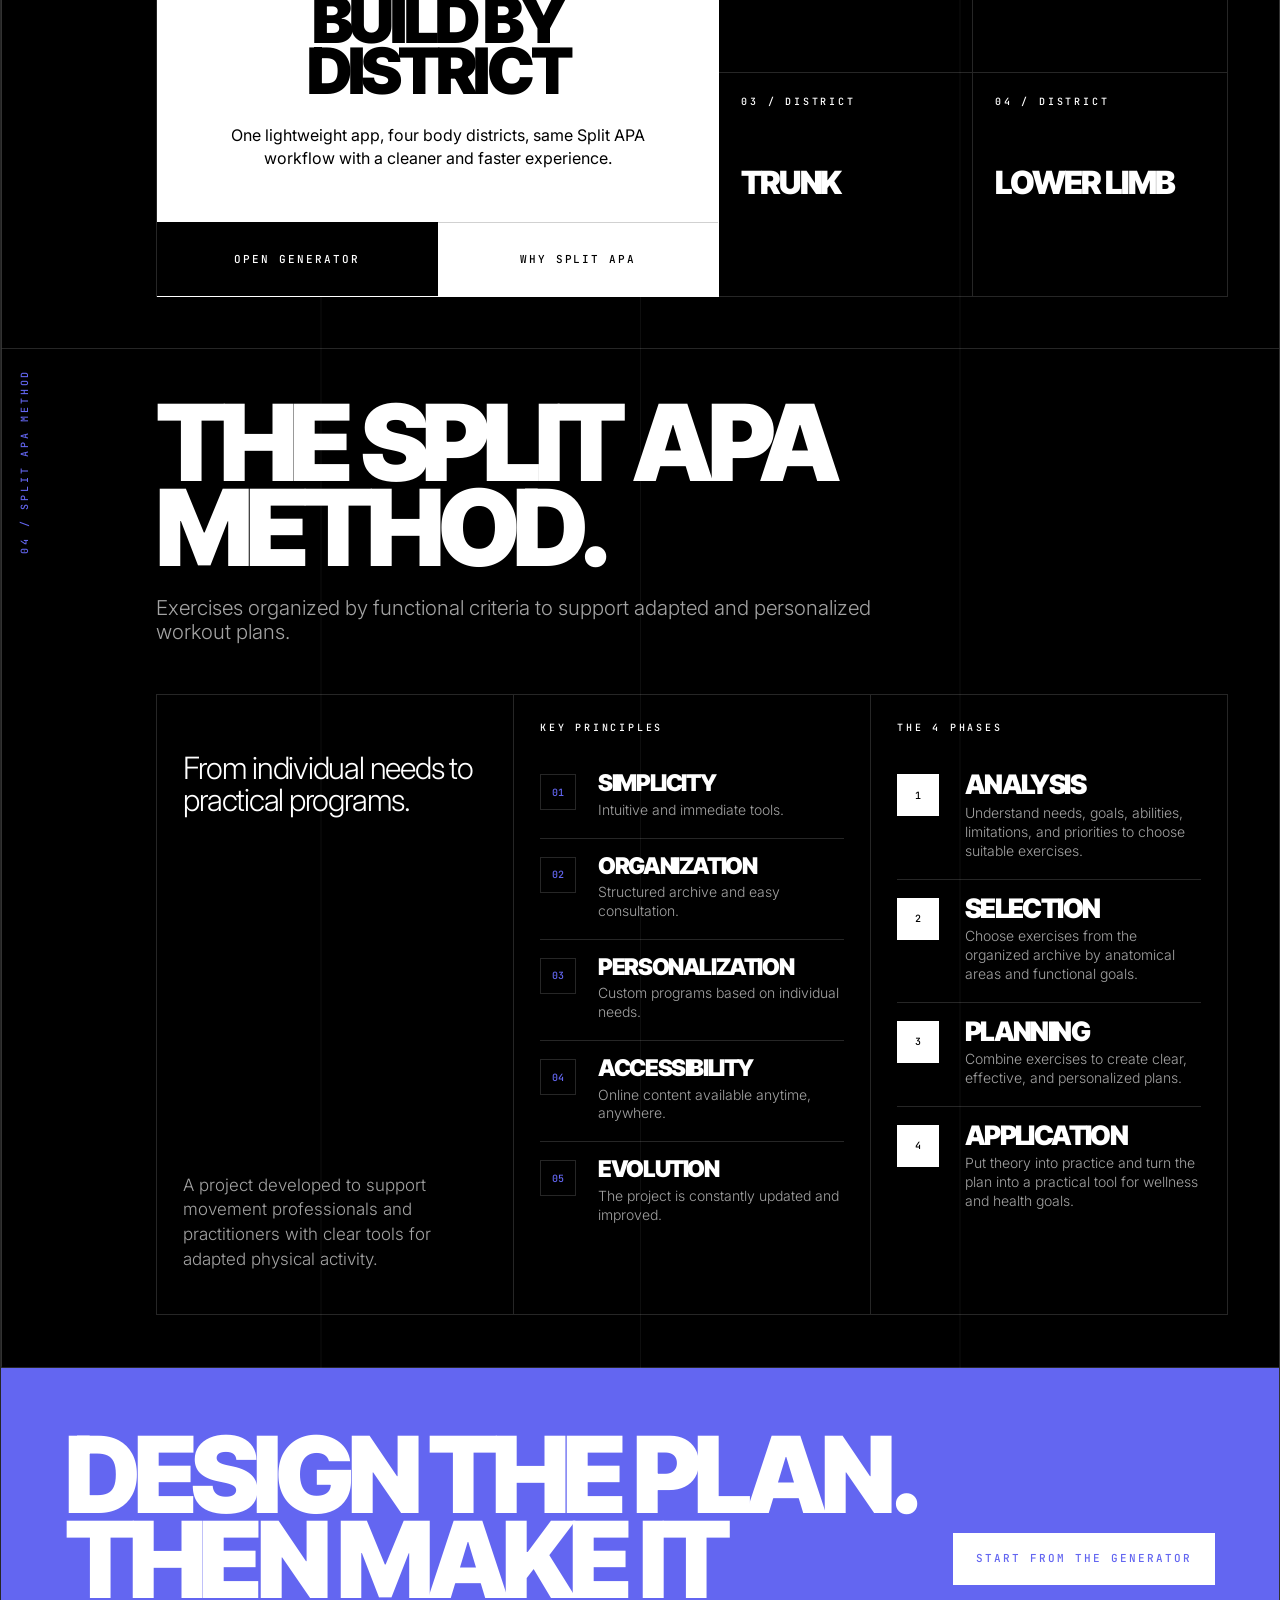
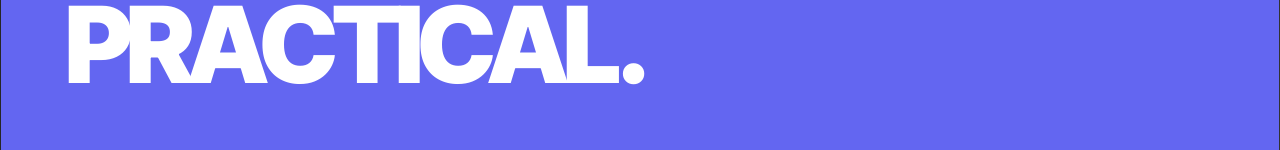
==== commit 7713cdff: "Add files via upload" ====
--- a/index.html
+++ b/index.html
@@ -123,7 +123,7 @@
 
     .masthead {
       display: grid;
-      grid-template-columns: minmax(0, 280px) minmax(180px, 220px) minmax(0, 1fr);
+      grid-template-columns: minmax(0, 280px) minmax(220px, 250px) minmax(0, 1fr);
       min-height: 74px;
       border-bottom: 0.5px solid var(--hairline);
       background: var(--bg);
@@ -236,7 +236,7 @@
       text-align: left;
       white-space: nowrap;
       overflow: hidden;
-      text-overflow: ellipsis;
+      text-overflow: clip;
       transition: border-color 220ms ease, background 220ms ease, box-shadow 220ms ease, color 220ms ease;
     }
 
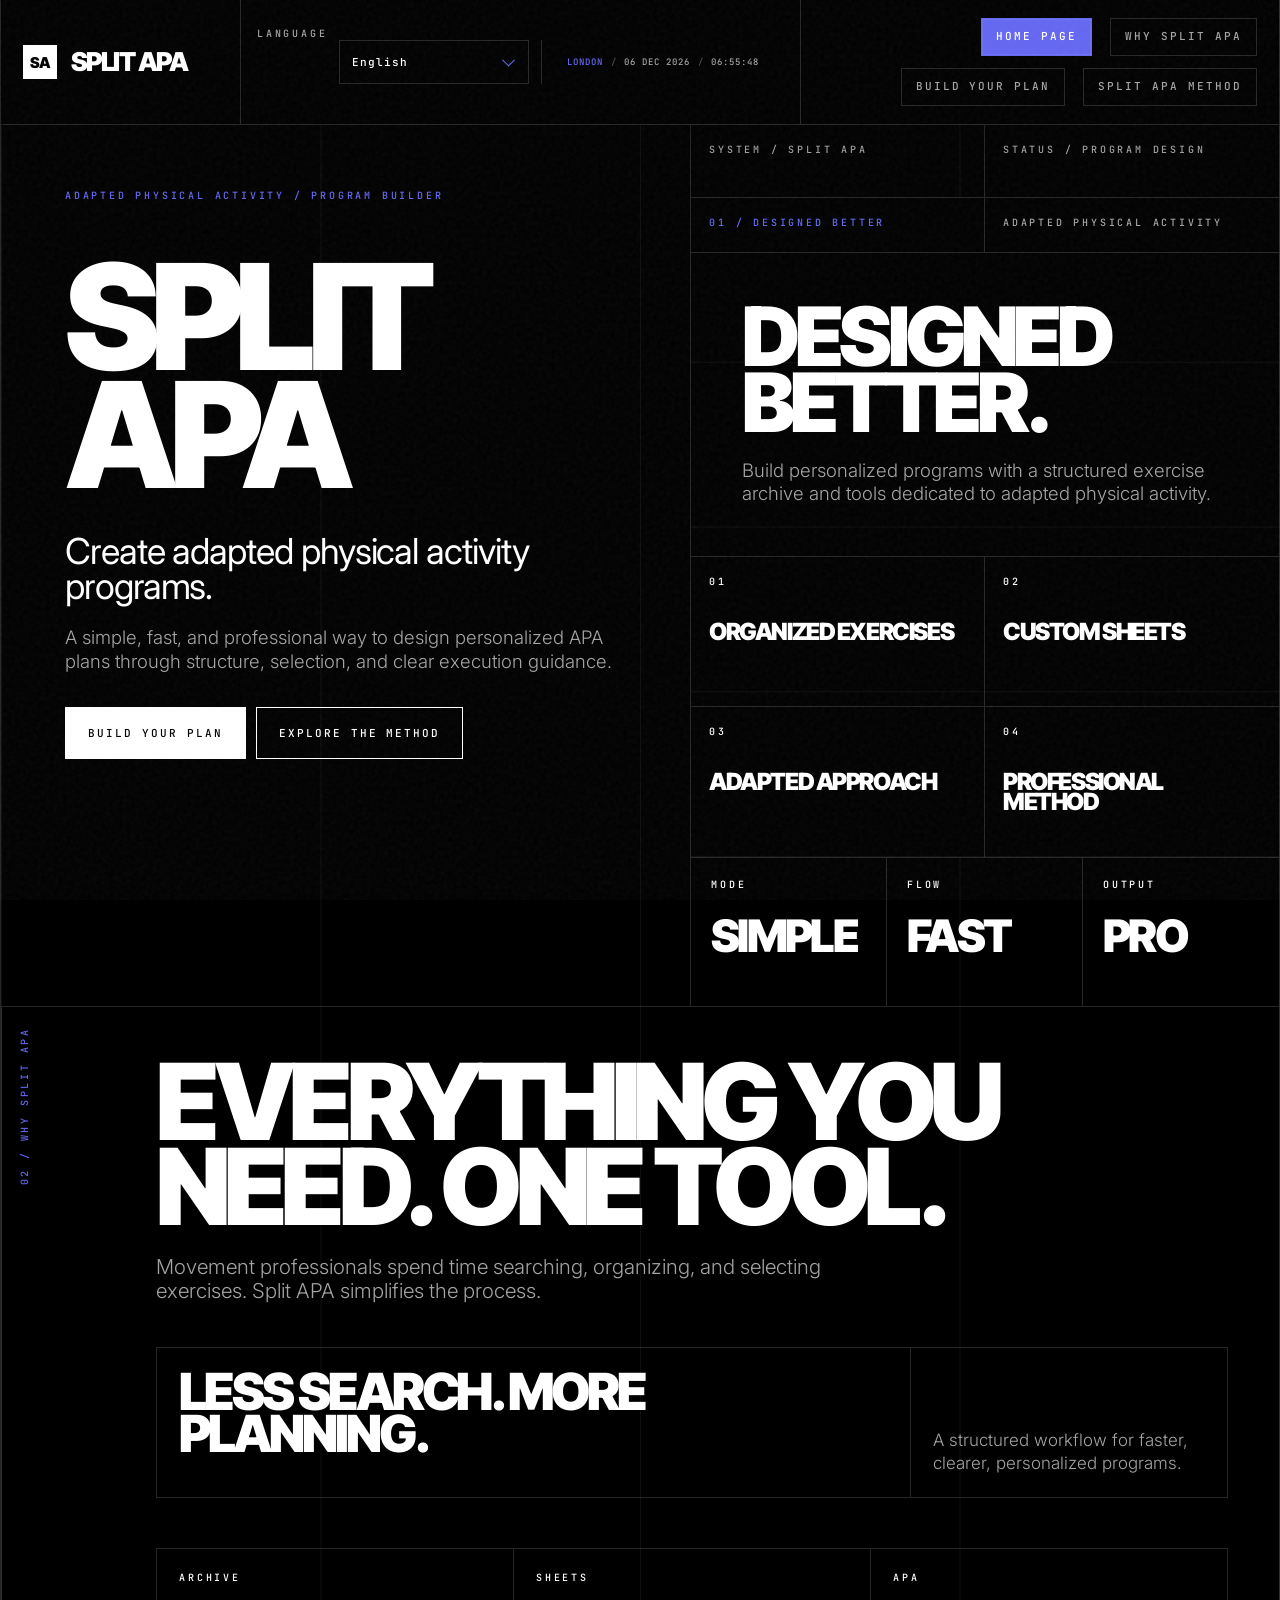
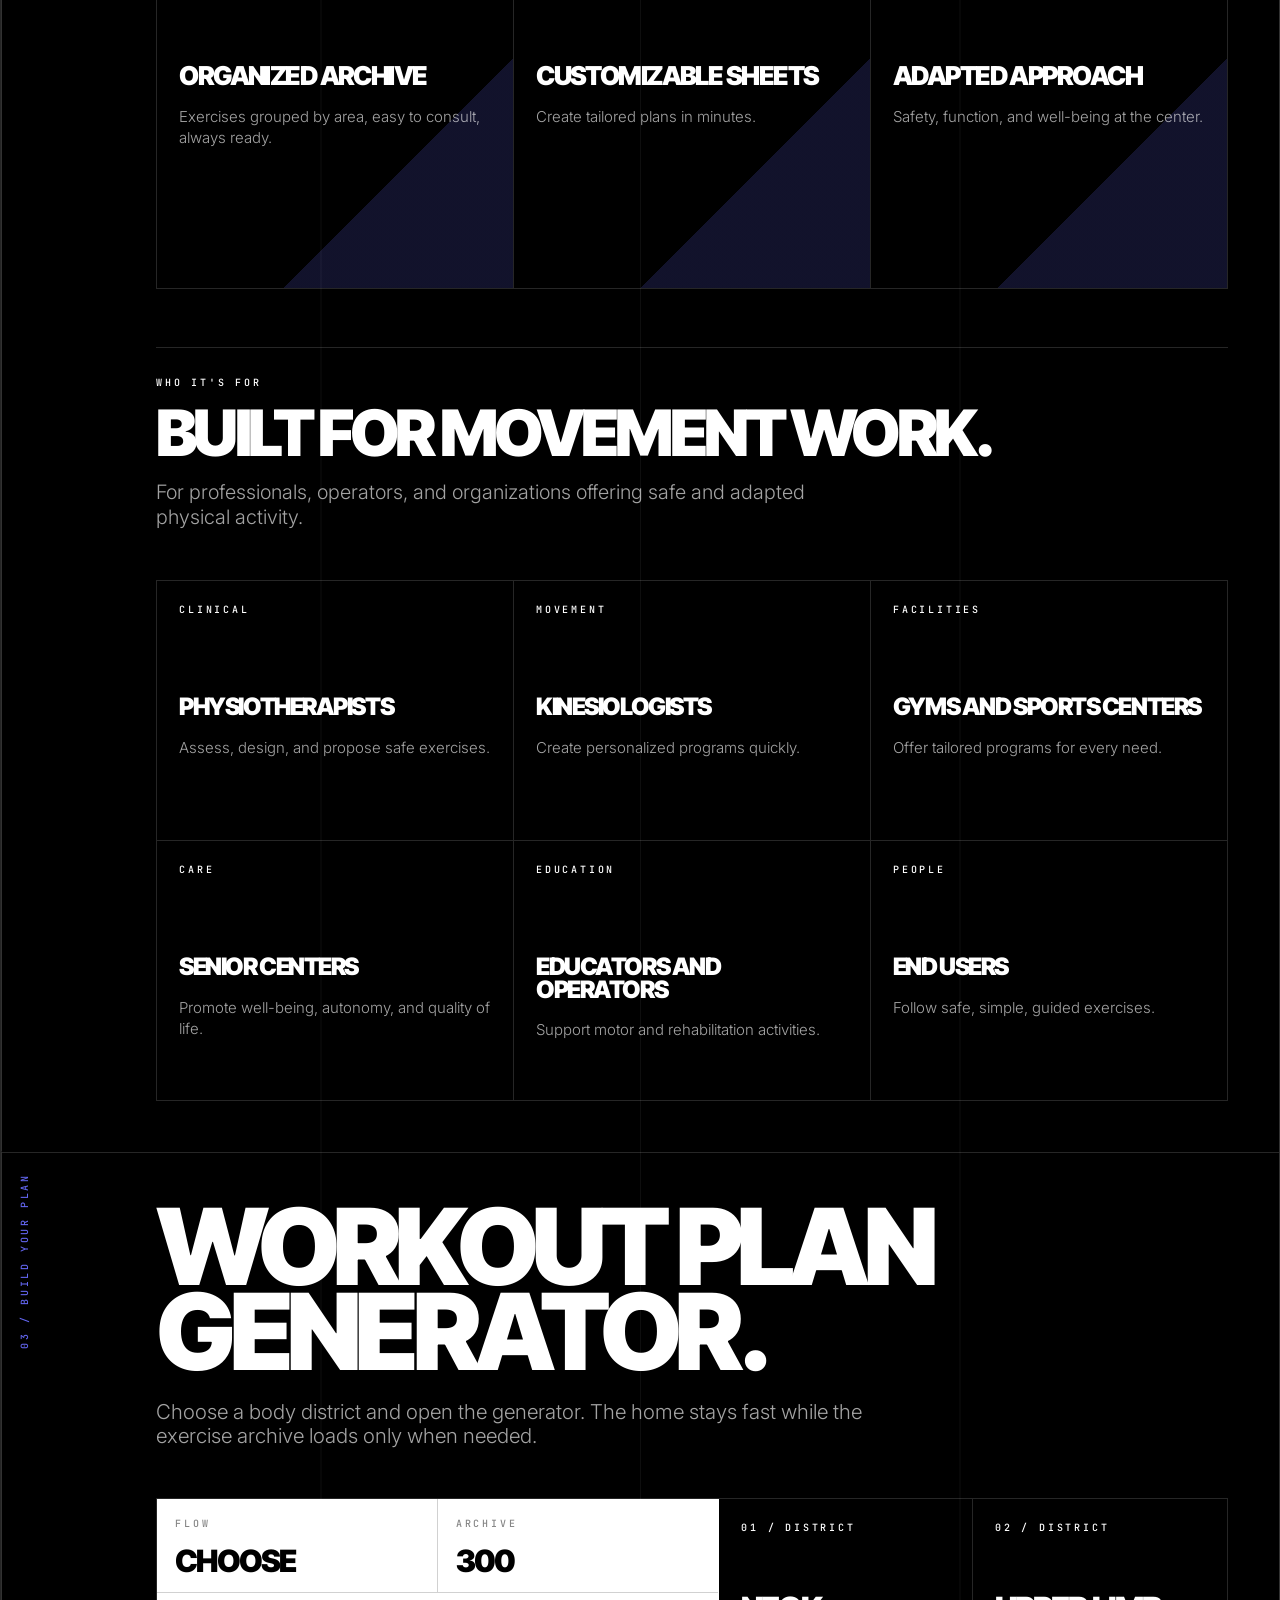
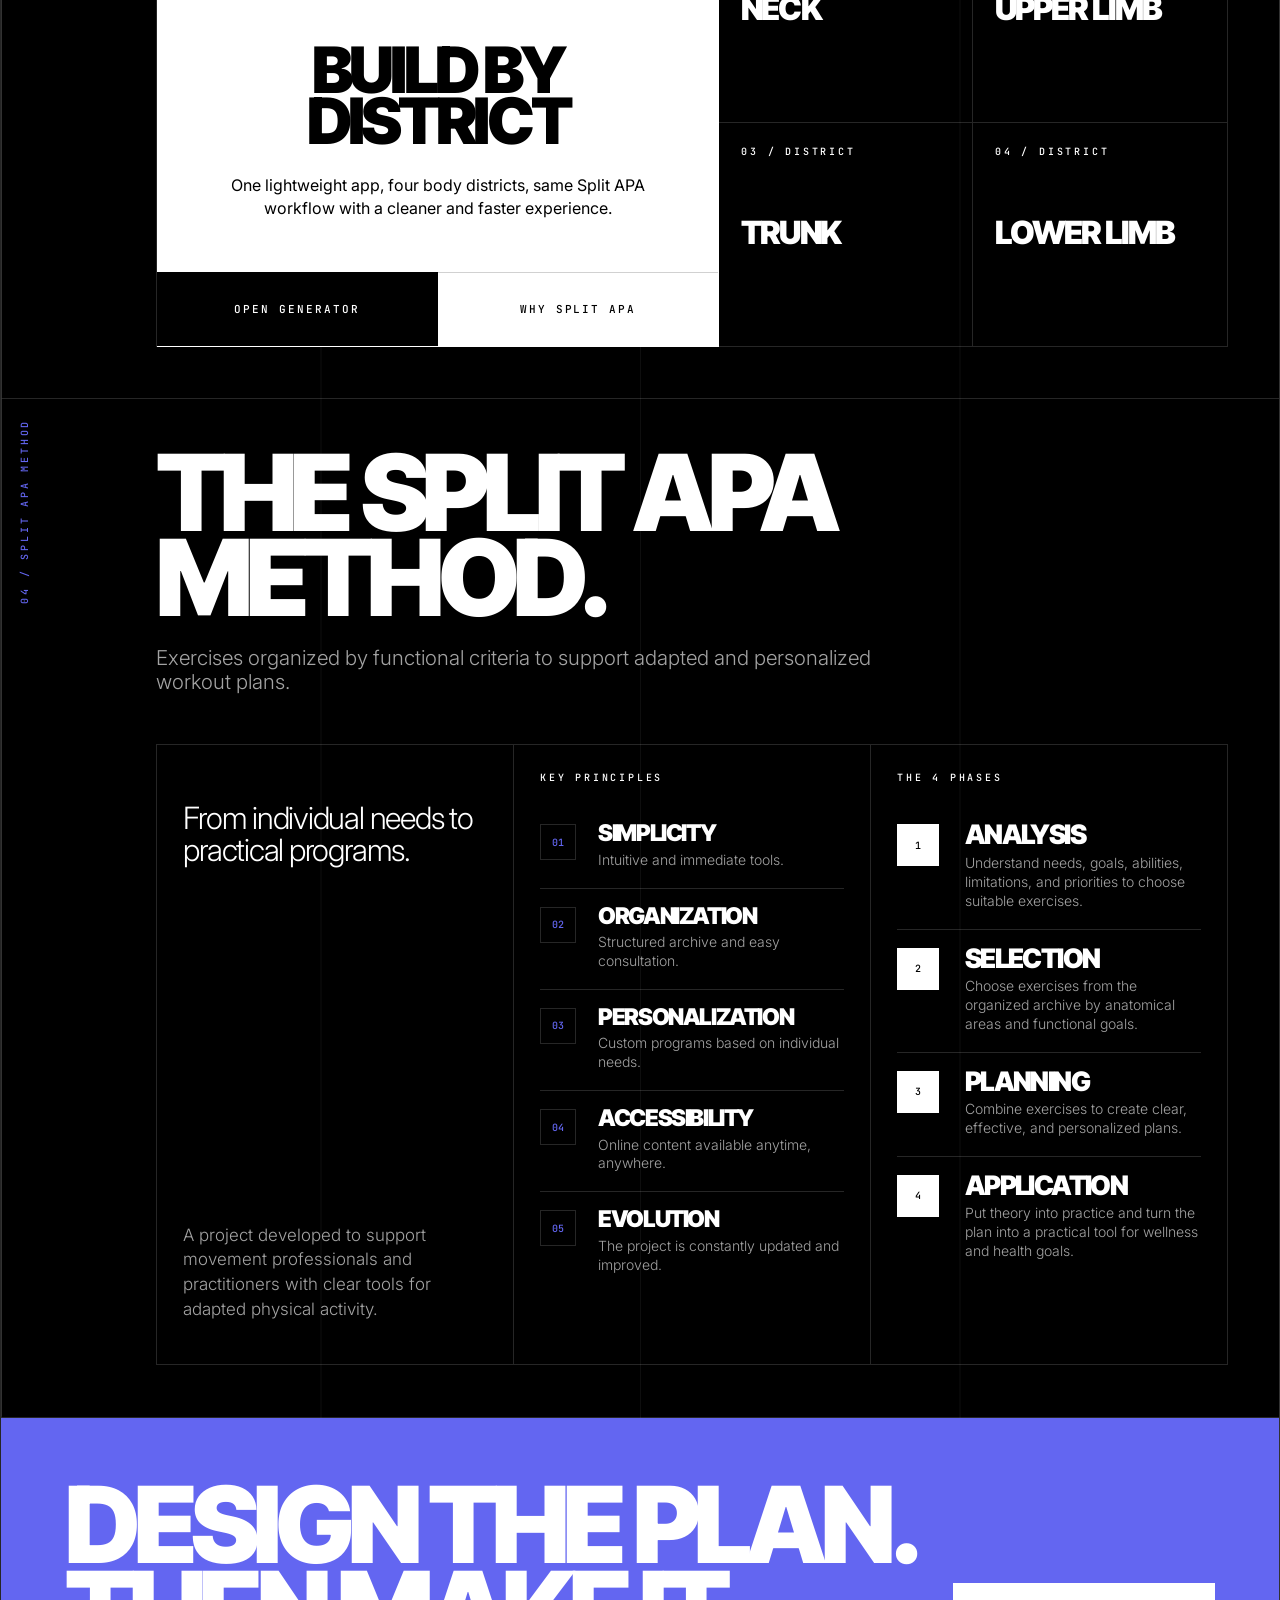
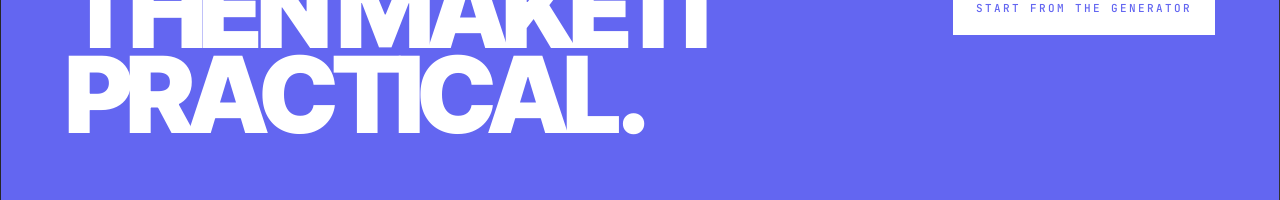
==== commit 85c79097: "Add files via upload" ====
--- a/index.html
+++ b/index.html
@@ -123,7 +123,7 @@
 
     .masthead {
       display: grid;
-      grid-template-columns: minmax(0, 280px) minmax(220px, 250px) minmax(0, 1fr);
+      grid-template-columns: minmax(0, 240px) minmax(500px, 560px) minmax(0, 1fr);
       min-height: 74px;
       border-bottom: 0.5px solid var(--hairline);
       background: var(--bg);
@@ -201,7 +201,7 @@
 
     .header-language {
       display: grid;
-      grid-template-columns: auto minmax(0, 1fr);
+      grid-template-columns: auto minmax(150px, 190px) minmax(220px, 1fr);
       gap: 12px;
       align-items: center;
       padding: 12px 16px;
@@ -213,6 +213,48 @@
       margin-top: 15px;
       color: var(--muted);
       white-space: nowrap;
+    }
+
+    .world-clock {
+      display: grid;
+      min-width: 0;
+      min-height: 44px;
+      place-items: center;
+      padding: 0 8px;
+      border-left: 0.5px solid var(--hairline);
+      overflow: hidden;
+      color: var(--muted);
+      font-family: "JetBrains Mono", ui-monospace, "SFMono-Regular", monospace;
+      font-size: 9px;
+      font-weight: 500;
+      letter-spacing: 0.12em;
+      line-height: 1.35;
+      text-align: center;
+      text-transform: uppercase;
+      white-space: nowrap;
+    }
+
+    .world-clock-track {
+      display: grid;
+      min-width: 0;
+      grid-template-columns: auto auto auto auto auto;
+      gap: 7px;
+      align-items: center;
+      justify-content: center;
+      transition: opacity 180ms ease, transform 180ms ease;
+    }
+
+    .world-clock.is-switching .world-clock-track {
+      opacity: 0;
+      transform: translateY(-6px);
+    }
+
+    .world-clock-city {
+      color: var(--accent);
+    }
+
+    .world-clock-separator {
+      color: rgba(255, 255, 255, 0.28);
     }
 
     .flow-select {
@@ -1249,7 +1291,7 @@
       }
 
       .header-language {
-        grid-template-columns: minmax(90px, auto) minmax(180px, 280px);
+        grid-template-columns: minmax(90px, auto) minmax(180px, 280px) minmax(220px, 280px);
         justify-content: center;
       }
 
@@ -1315,6 +1357,14 @@
       .header-language {
         grid-template-columns: 76px minmax(0, 1fr);
         padding: 10px 12px;
+      }
+
+      .world-clock {
+        min-height: 34px;
+        grid-column: 1 / -1;
+        padding: 10px 0 0;
+        border-top: 0.5px solid var(--hairline);
+        border-left: 0;
       }
 
       .nav button {
@@ -1478,6 +1528,7 @@
       <div class="header-language">
         <span class="small-label" data-i18n="common.language">Language</span>
         <div data-language-select></div>
+        <div class="world-clock" data-world-clock aria-live="off"></div>
       </div>
       <nav class="nav" aria-label="Main navigation" data-i18n-aria="home.navAria">
         <button class="active" type="button" data-scroll-target="home" aria-current="page" data-i18n="home.nav.home">Home Page</button>
@@ -1766,7 +1817,7 @@
     </section>
   </main>
 
-  <script src="assets/i18n.js?v=20260828a"></script>
+  <script src="assets/i18n.js?v=20260831d"></script>
   <script>
     (function() {
       window.SplitApaI18n.apply(document);
